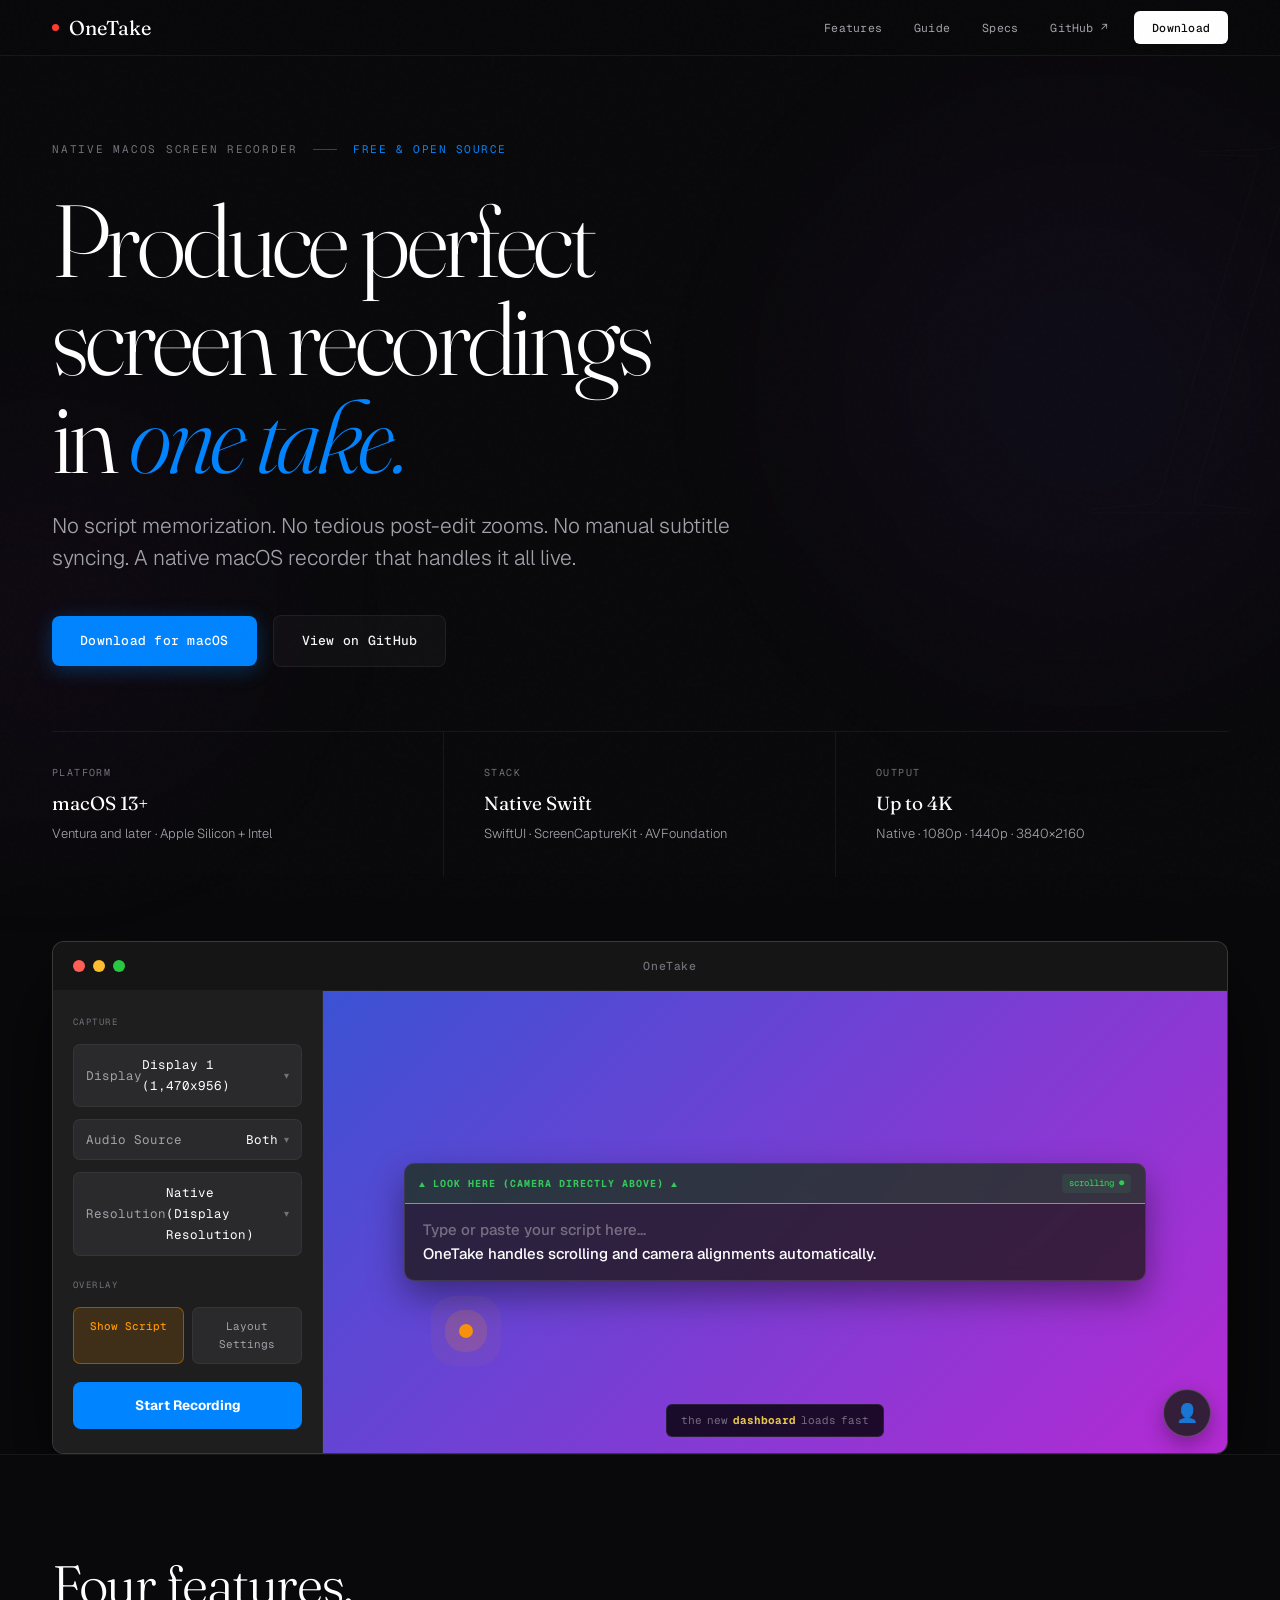
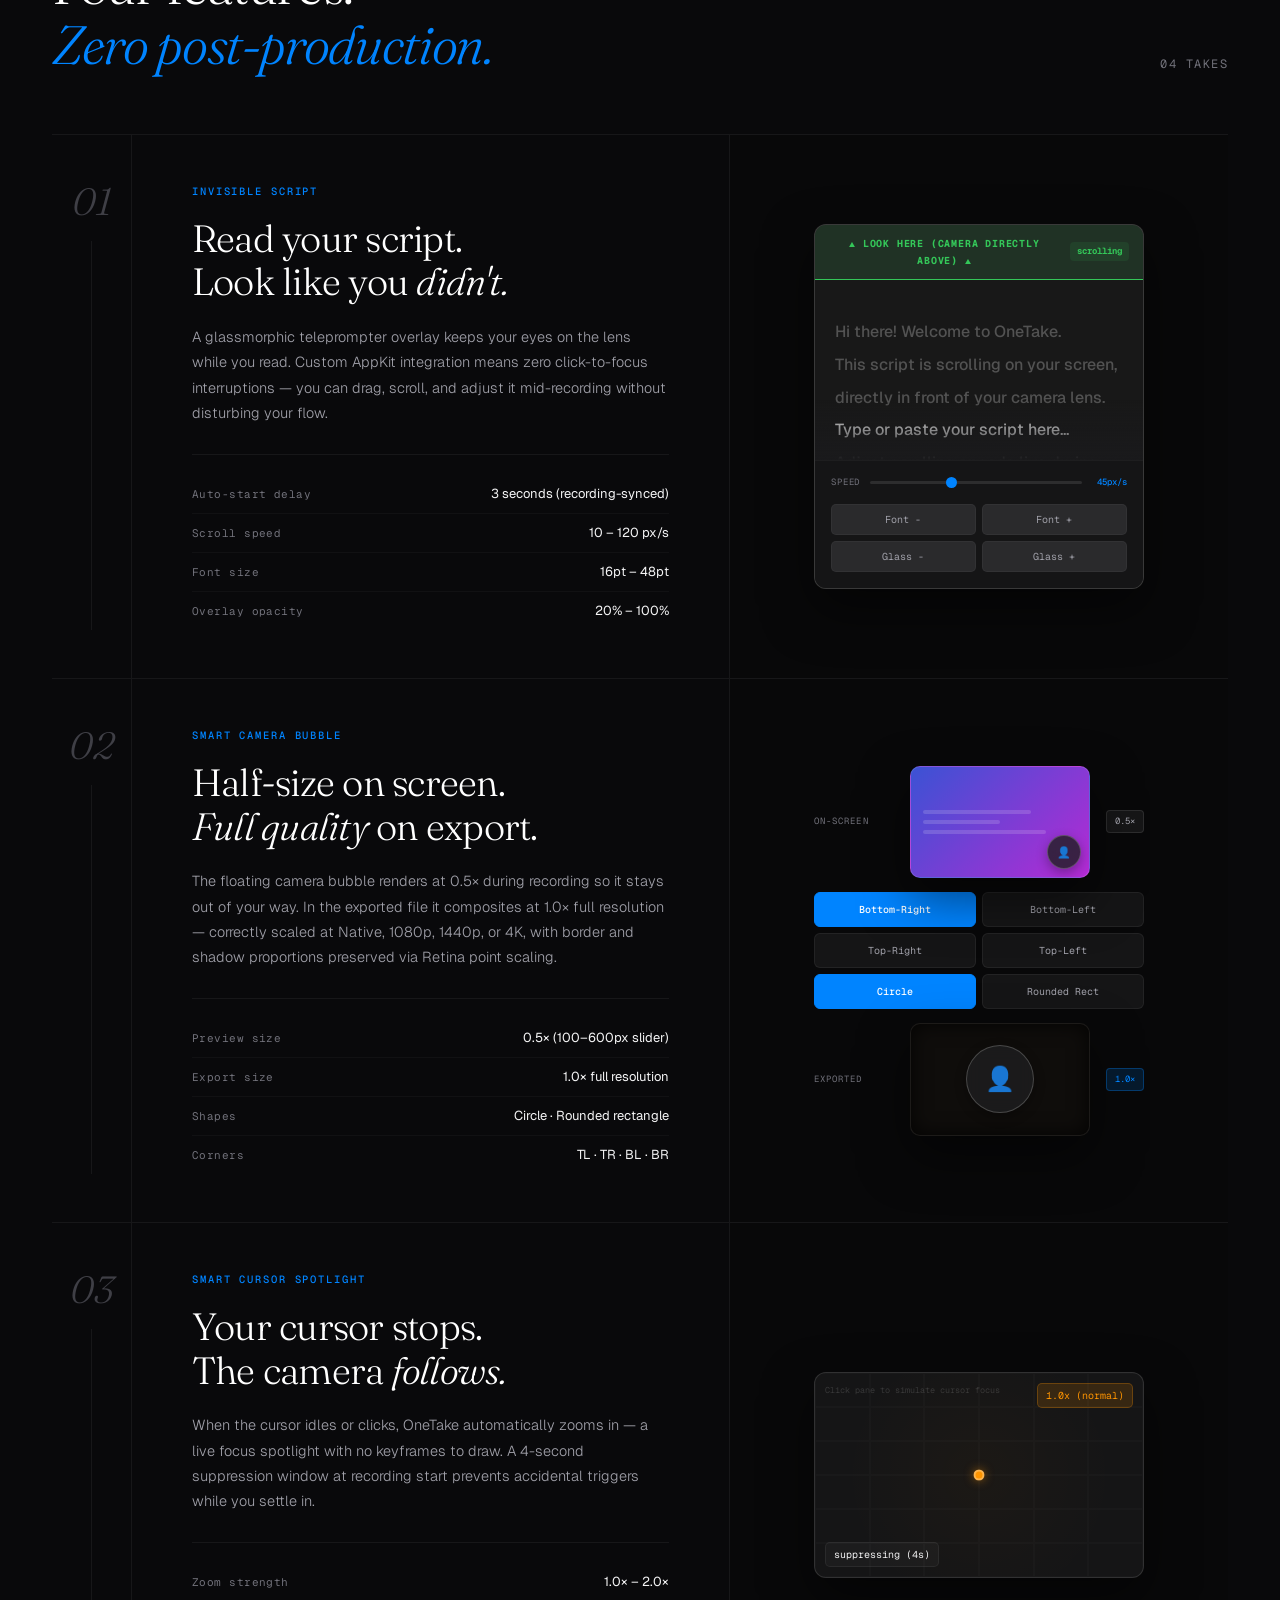
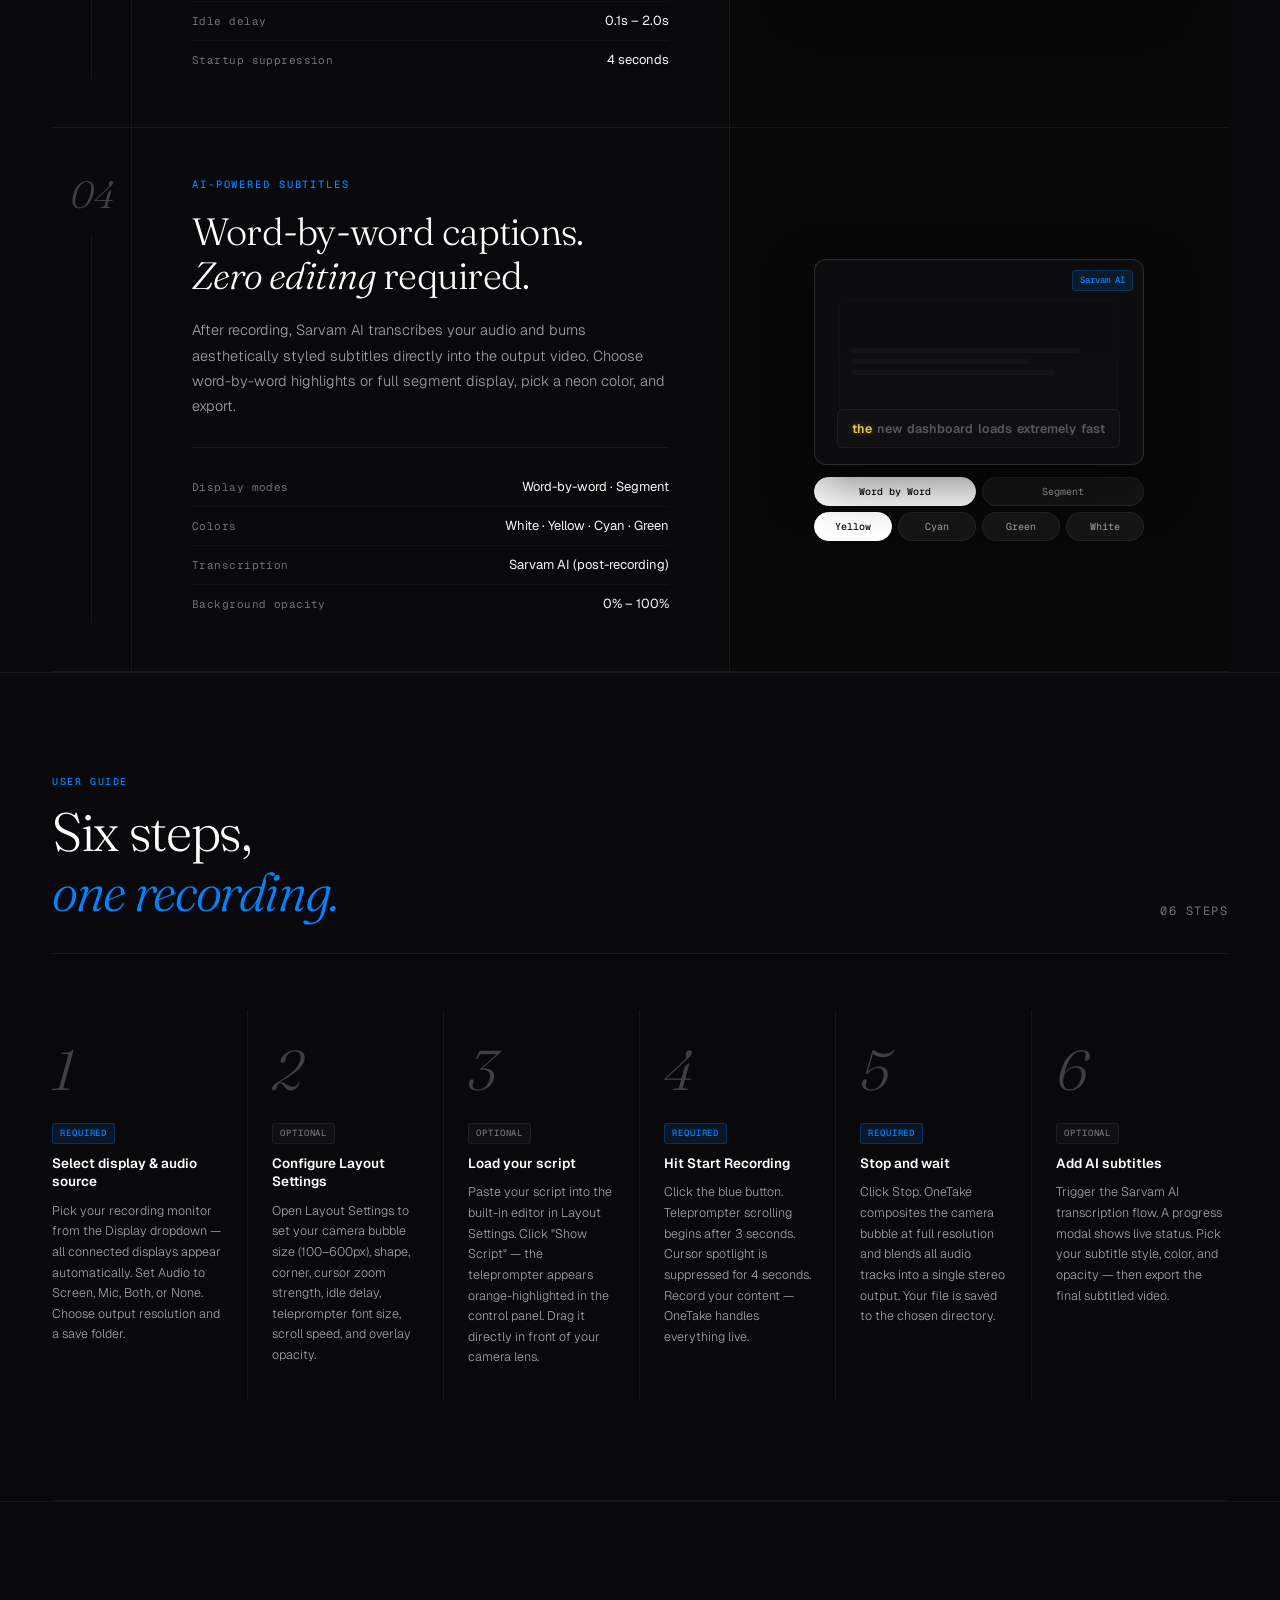
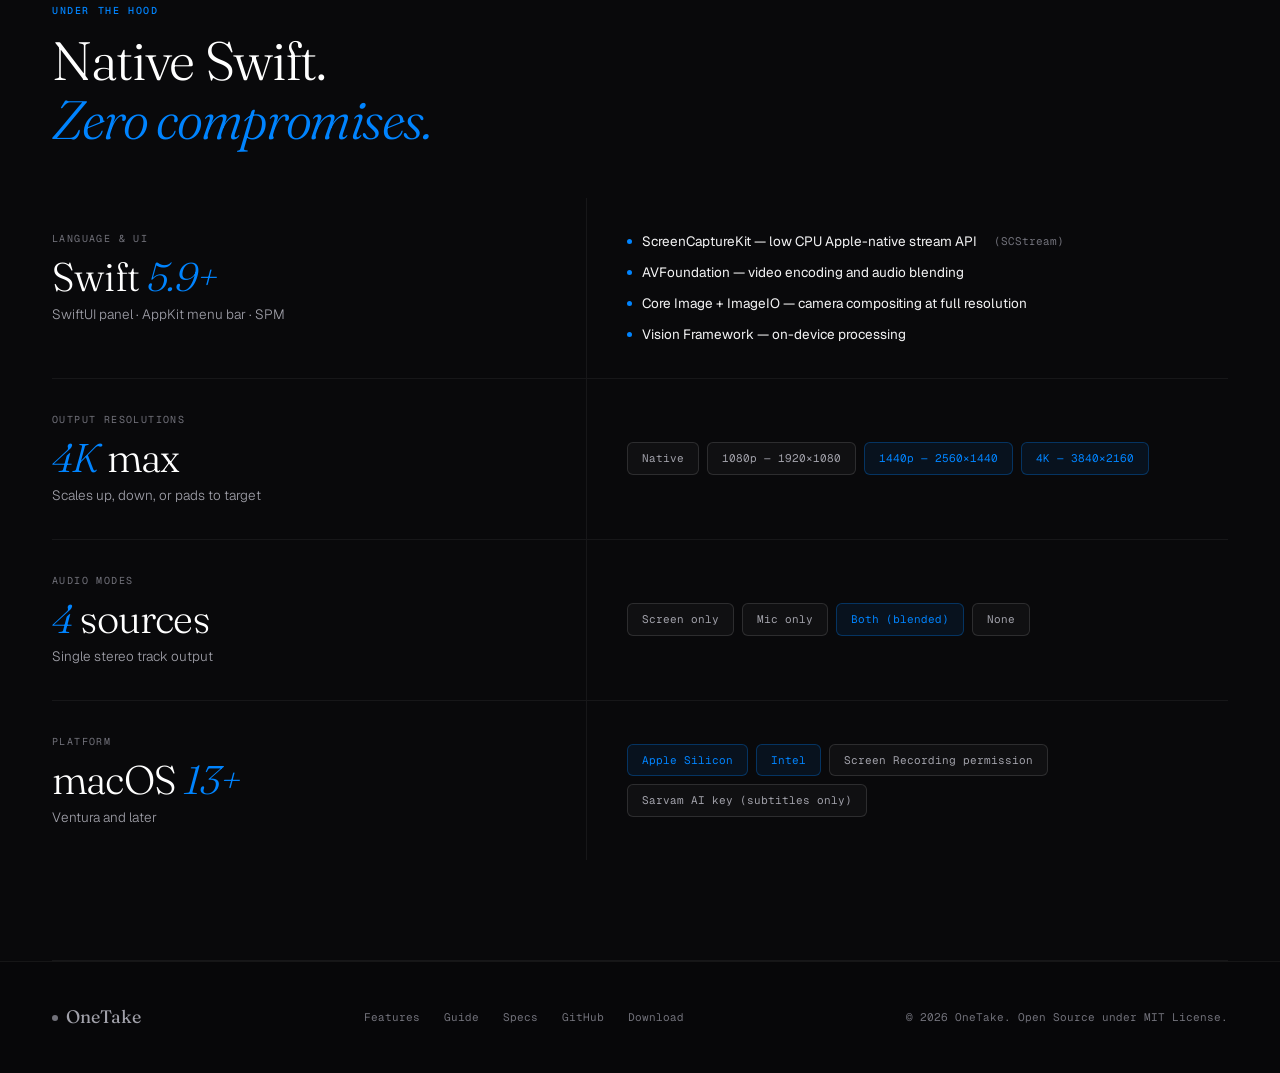
==== index.html @ 36583777 "Initialize OneTake product website with premium macOS Dark Mode design" ====
<!DOCTYPE html>
<html lang="en">
<head>
  <meta charset="UTF-8">
  <meta name="viewport" content="width=device-width, initial-scale=1.0">
  <title>OneTake — Native macOS Screen Recorder</title>
  
  <!-- SEO Meta Tags -->
  <meta name="description" content="OneTake is a native macOS screen recorder that helps you produce perfect app tutorials and product demos in one take with an invisible teleprompter, smart camera scaling, and AI subtitles.">
  <meta name="keywords" content="OneTake, macOS screen recorder, screen recording app, teleprompter screen capture, Mac app tutorial recorder, Swift screen recorder">
  <meta name="author" content="Sambhav Sirohi">
  <link rel="canonical" href="https://SambhavSirohi05.github.io/OneTakeWebsite/" />

  <!-- Google Fonts -->
  <link href="https://fonts.googleapis.com/css2?family=Fraunces:ital,opsz,wght@0,9..144,300;0,9..144,400;0,9..144,500;1,9..144,300;1,9..144,400&family=Geist:wght@300;400;500&family=Geist+Mono:wght@400;500&display=swap" rel="stylesheet">
  
  <!-- Shared Stylesheet -->
  <link rel="stylesheet" href="style.css">
</head>
<body>

  <!-- Background Ambient Glows -->
  <div class="glow-bg" aria-hidden="true"></div>
  <div class="glow-bg-left" aria-hidden="true"></div>

  <!-- NAV -->
  <nav>
    <a class="nav-logo" href="#">
      <span class="rec-pip" id="navRecPip"></span>
      OneTake
    </a>
    <div class="nav-right">
      <a class="nav-a" href="#features">Features</a>
      <a class="nav-a" href="#guide">Guide</a>
      <a class="nav-a" href="#specs">Specs</a>
      <a class="nav-a" href="https://github.com/SambhavSirohi05/OneTake" target="_blank" rel="noopener">GitHub ↗</a>
      <a class="nav-dl" href="download.html">Download</a>
    </div>
  </nav>

  <!-- HERO -->
  <section class="hero" id="home">
    <div class="hero-bg-num" aria-hidden="true">1</div>

    <div class="hero-eyebrow">
      <span class="take-num">Native macOS Screen Recorder</span>
      <span class="take-sep"></span>
      <span class="take-label">Free &amp; Open Source</span>
    </div>

    <h1 class="hero-headline">
      Produce perfect<br>
      screen recordings<br>
      in <em>one take.</em>
    </h1>

    <p class="hero-subheadline">
      No script memorization. No tedious post-edit zooms. No manual subtitle syncing. A native macOS recorder that handles it all live.
    </p>

    <div class="hero-ctas">
      <a href="download.html" class="hero-btn primary">Download for macOS</a>
      <a href="https://github.com/SambhavSirohi05/OneTake" target="_blank" rel="noopener" class="hero-btn secondary">View on GitHub</a>
    </div>

    <div class="hero-lower">
      <div class="hero-lower-cell">
        <div class="hlc-label">Platform</div>
        <div class="hlc-val">macOS 13+</div>
        <div class="hlc-sub">Ventura and later · Apple Silicon + Intel</div>
      </div>
      <div class="hero-lower-cell">
        <div class="hlc-label">Stack</div>
        <div class="hlc-val">Native Swift</div>
        <div class="hlc-sub">SwiftUI · ScreenCaptureKit · AVFoundation</div>
      </div>
      <div class="hero-lower-cell">
        <div class="hlc-label">Output</div>
        <div class="hlc-val">Up to 4K</div>
        <div class="hlc-sub">Native · 1080p · 1440p · 3840×2160</div>
      </div>
    </div>

    <!-- Interactive App Window Mockup matching actual screenshots -->
    <div class="hero-app-strip">
      <div class="app-window">
        <div class="app-titlebar">
          <div class="tdot" style="background:#ff5f57"></div>
          <div class="tdot" style="background:#febc2e"></div>
          <div class="tdot" style="background:#28c840"></div>
          <span class="app-titlebar-label">OneTake</span>
        </div>
        <div class="app-content">
          <!-- Control Panel -->
          <div class="app-panel">
            <div class="ap-group-label">Capture</div>
            <div class="ap-row">
              <span class="ap-row-label">Display</span>
              <span class="ap-row-val">Display 1 (1,470x956) <span class="ap-chevron">▾</span></span>
            </div>
            <div class="ap-row">
              <span class="ap-row-label">Audio Source</span>
              <span class="ap-row-val">Both <span class="ap-chevron">▾</span></span>
            </div>
            <div class="ap-row">
              <span class="ap-row-label">Resolution</span>
              <span class="ap-row-val">Native (Display Resolution) <span class="ap-chevron">▾</span></span>
            </div>
            <div class="ap-group-label">Overlay</div>
            <div class="ap-btn-group">
              <div class="ap-btn script-on">Show Script</div>
              <div class="ap-btn">Layout Settings</div>
            </div>
            <div class="ap-rec">
              Start Recording
            </div>
          </div>
          
          <!-- Screen Preview Overlay with custom Canvas Gradient -->
          <div class="app-preview">
            <div class="preview-tele">
              <div class="preview-tele-bar">
                <span class="ptb-title">▲ LOOK HERE (CAMERA DIRECTLY ABOVE) ▲</span>
                <span class="ptb-active">scrolling ●</span>
              </div>
              <div class="preview-tele-text">
                <div class="pt-dim">Type or paste your script here...</div>
                <div class="pt-bright">OneTake handles scrolling and camera alignments automatically.</div>
              </div>
            </div>
            <div class="preview-cursor"></div>
            <div class="preview-cam">👤</div>
            <div class="preview-sub">
              <span class="sub-w">the</span>
              <span class="sub-w">new</span>
              <span class="sub-w on">dashboard</span>
              <span class="sub-w">loads</span>
              <span class="sub-w">fast</span>
            </div>
          </div>
        </div>
      </div>
    </div>
  </section>

  <!-- FEATURES -->
  <div class="ruled-section" id="features">

    <div class="takes-header">
      <h2 class="takes-heading">Four features.<br><em>Zero post-production.</em></h2>
      <span class="takes-count">04 TAKES</span>
    </div>

    <!-- TAKE 01: Teleprompter -->
    <div class="take" id="take-teleprompter">
      <div class="take-index">
        <span class="take-n">01</span>
        <div class="take-line"></div>
      </div>
      <div class="take-copy">
        <div class="take-kicker">Invisible Script</div>
        <h3 class="take-title">Read your script.<br>Look like you <em>didn't.</em></h3>
        <p class="take-desc">A glassmorphic teleprompter overlay keeps your eyes on the lens while you read. Custom AppKit integration means zero click-to-focus interruptions — you can drag, scroll, and adjust it mid-recording without disturbing your flow.</p>
        
        <div class="take-specs">
          <div class="ts-row">
            <span class="ts-key">Auto-start delay</span>
            <span class="ts-val">3 seconds (recording-synced)</span>
          </div>
          <div class="ts-row">
            <span class="ts-key">Scroll speed</span>
            <span class="ts-val">10 – 120 px/s</span>
          </div>
          <div class="ts-row">
            <span class="ts-key">Font size</span>
            <span class="ts-val">16pt – 48pt</span>
          </div>
          <div class="ts-row">
            <span class="ts-key">Overlay opacity</span>
            <span class="ts-val">20% – 100%</span>
          </div>
        </div>
      </div>
      
      <!-- Interactive Teleprompter visual matching Screen 4 -->
      <div class="take-vis">
        <div class="v-tele">
          <div class="v-tele-win">
            <!-- Teleprompter Green Header from screenshot -->
            <div class="v-tele-bar" style="background:var(--accent-green-pale); border-bottom:1px solid var(--accent-green);">
              <span class="v-tele-title" style="color:var(--accent-green); font-weight:bold;">▲ LOOK HERE (CAMERA DIRECTLY ABOVE) ▲</span>
              <span class="v-tele-scroll-badge" id="teleScrollBadge" style="color:var(--accent-green); background:rgba(52, 199, 89, 0.1);">scrolling</span>
            </div>
            
            <div class="v-tele-body">
              <div class="v-tele-scroll-container" id="teleScrollContainer">
                <div class="v-tele-line vtl-dim">Hi there! Welcome to OneTake.</div>
                <div class="v-tele-line vtl-dim">This script is scrolling on your screen,</div>
                <div class="v-tele-line vtl-dim">directly in front of your camera lens.</div>
                <div class="v-tele-line vtl-active">Type or paste your script here...</div>
                <div class="v-tele-line vtl-active">Adjust scrolling speeds live during capture.</div>
                <div class="v-tele-line vtl-dim">You can scroll, drag, and modify text</div>
                <div class="v-tele-line vtl-dim">without taking focus off the video capture.</div>
                <div class="v-tele-line vtl-dim">Perfect eye contact, every single time.</div>
              </div>
              <div class="v-tele-fade"></div>
            </div>
            
            <!-- Controls area matching teleprompter bottom controls -->
            <div class="v-tele-controls">
              <div class="vtc-row">
                <span class="vtc-label">SPEED</span>
                <div class="vtc-track vtc-slider-container">
                  <input type="range" id="teleSpeedSlider" class="vtc-slider" min="0" max="120" value="45">
                </div>
                <span class="vtc-val" id="teleSpeedVal">45px/s</span>
              </div>
            </div>
            
            <div class="v-tele-options-grid">
              <div class="v-tele-opt-btn" id="teleOptFontMinus">Font -</div>
              <div class="v-tele-opt-btn" id="teleOptFontPlus">Font +</div>
              <div class="v-tele-opt-btn" id="teleOptOpacityMinus">Glass -</div>
              <div class="v-tele-opt-btn" id="teleOptOpacityPlus">Glass +</div>
            </div>
          </div>
        </div>
      </div>
    </div>

    <!-- TAKE 02: Camera -->
    <div class="take" id="take-camera">
      <div class="take-index">
        <span class="take-n">02</span>
        <div class="take-line"></div>
      </div>
      <div class="take-copy">
        <div class="take-kicker">Smart Camera Bubble</div>
        <h3 class="take-title">Half-size on screen.<br><em>Full quality</em> on export.</h3>
        <p class="take-desc">The floating camera bubble renders at 0.5× during recording so it stays out of your way. In the exported file it composites at 1.0× full resolution — correctly scaled at Native, 1080p, 1440p, or 4K, with border and shadow proportions preserved via Retina point scaling.</p>
        <div class="take-specs">
          <div class="ts-row">
            <span class="ts-key">Preview size</span>
            <span class="ts-val">0.5× (100–600px slider)</span>
          </div>
          <div class="ts-row">
            <span class="ts-key">Export size</span>
            <span class="ts-val">1.0× full resolution</span>
          </div>
          <div class="ts-row">
            <span class="ts-key">Shapes</span>
            <span class="ts-val">Circle · Rounded rectangle</span>
          </div>
          <div class="ts-row">
            <span class="ts-key">Corners</span>
            <span class="ts-val">TL · TR · BL · BR</span>
          </div>
        </div>
      </div>
      
      <!-- Interactive Camera visual matching settings Screen 5 -->
      <div class="take-vis">
        <div class="v-cam">
          <div class="v-cam-row">
            <span class="v-cam-label">On-screen</span>
            <div class="v-cam-preview">
              <div class="v-cam-screen-lines">
                <div class="vcsl" style="width:70%"></div>
                <div class="vcsl" style="width:50%"></div>
                <div class="vcsl" style="width:80%"></div>
              </div>
              <div class="v-bubble sm bottom-right" id="demoCamBubble">👤</div>
            </div>
            <span class="v-badge vb-screen">0.5×</span>
          </div>
          
          <div class="v-cam-controls">
            <div class="v-cam-btn active" data-cam-pos="bottom-right">Bottom-Right</div>
            <div class="v-cam-btn" data-cam-pos="bottom-left">Bottom-Left</div>
            <div class="v-cam-btn" data-cam-pos="top-right">Top-Right</div>
            <div class="v-cam-btn" data-cam-pos="top-left">Top-Left</div>
            <div class="v-cam-btn active" data-cam-shape="circle">Circle</div>
            <div class="v-cam-btn" data-cam-shape="rect">Rounded Rect</div>
          </div>
          
          <div class="v-cam-row">
            <span class="v-cam-label">Exported</span>
            <div class="v-cam-export">
              <div class="v-bubble lg">👤</div>
            </div>
            <span class="v-badge vb-export">1.0×</span>
          </div>
        </div>
      </div>
    </div>

    <!-- TAKE 03: Cursor -->
    <div class="take" id="take-cursor">
      <div class="take-index">
        <span class="take-n">03</span>
        <div class="take-line"></div>
      </div>
      <div class="take-copy">
        <div class="take-kicker">Smart Cursor Spotlight</div>
        <h3 class="take-title">Your cursor stops.<br>The camera <em>follows.</em></h3>
        <p class="take-desc">When the cursor idles or clicks, OneTake automatically zooms in — a live focus spotlight with no keyframes to draw. A 4-second suppression window at recording start prevents accidental triggers while you settle in.</p>
        <div class="take-specs">
          <div class="ts-row">
            <span class="ts-key">Zoom strength</span>
            <span class="ts-val">1.0× – 2.0×</span>
          </div>
          <div class="ts-row">
            <span class="ts-key">Idle delay</span>
            <span class="ts-val">0.1s – 2.0s</span>
          </div>
          <div class="ts-row">
            <span class="ts-key">Startup suppression</span>
            <span class="ts-val">4 seconds</span>
          </div>
        </div>
      </div>
      
      <!-- Interactive Cursor visual -->
      <div class="take-vis">
        <div class="v-cursor">
          <div class="v-cursor-screen" id="cursorScreen">
            <div class="v-cursor-pane" id="cursorPane">
              <div class="v-cursor-gridlines">
                <div class="vcgl-cell"></div><div class="vcgl-cell"></div><div class="vcgl-cell"></div><div class="vcgl-cell"></div><div class="vcgl-cell"></div><div class="vcgl-cell"></div>
                <div class="vcgl-cell"></div><div class="vcgl-cell"></div><div class="vcgl-cell"></div><div class="vcgl-cell"></div><div class="vcgl-cell"></div><div class="vcgl-cell"></div>
                <div class="vcgl-cell"></div><div class="vcgl-cell"></div><div class="vcgl-cell"></div><div class="vcgl-cell"></div><div class="vcgl-cell"></div><div class="vcgl-cell"></div>
                <div class="vcgl-cell"></div><div class="vcgl-cell"></div><div class="vcgl-cell"></div><div class="vcgl-cell"></div><div class="vcgl-cell"></div><div class="vcgl-cell"></div>
                <div class="vcgl-cell"></div><div class="vcgl-cell"></div><div class="vcgl-cell"></div><div class="vcgl-cell"></div><div class="vcgl-cell"></div><div class="vcgl-cell"></div>
                <div class="vcgl-cell"></div><div class="vcgl-cell"></div><div class="vcgl-cell"></div><div class="vcgl-cell"></div><div class="vcgl-cell"></div><div class="vcgl-cell"></div>
              </div>
            </div>
            
            <div class="vc-rings" id="cursorRings">
              <!-- Animated rings spawn dynamically -->
            </div>
            <div class="vc-dot" id="cursorDot"></div>
            
            <span class="vc-badge-top" id="cursorBadgeZoom">1.0x (normal)</span>
            <span class="vc-badge-btm" id="cursorBadgeState">idle 0.5s</span>
          </div>
        </div>
      </div>
    </div>

    <!-- TAKE 04: Subtitles -->
    <div class="take" id="take-subtitles">
      <div class="take-index">
        <span class="take-n">04</span>
        <div class="take-line"></div>
      </div>
      <div class="take-copy">
        <div class="take-kicker">AI-Powered Subtitles</div>
        <h3 class="take-title">Word-by-word captions.<br><em>Zero editing</em> required.</h3>
        <p class="take-desc">After recording, Sarvam AI transcribes your audio and burns aesthetically styled subtitles directly into the output video. Choose word-by-word highlights or full segment display, pick a neon color, and export.</p>
        <div class="take-specs">
          <div class="ts-row">
            <span class="ts-key">Display modes</span>
            <span class="ts-val">Word-by-word · Segment</span>
          </div>
          <div class="ts-row">
            <span class="ts-key">Colors</span>
            <span class="ts-val">White · Yellow · Cyan · Green</span>
          </div>
          <div class="ts-row">
            <span class="ts-key">Transcription</span>
            <span class="ts-val">Sarvam AI (post-recording)</span>
          </div>
          <div class="ts-row">
            <span class="ts-key">Background opacity</span>
            <span class="ts-val">0% – 100%</span>
          </div>
        </div>
      </div>
      
      <!-- Interactive Subtitle visual matching Screen 5 -->
      <div class="take-vis">
        <div class="v-subs">
          <div class="v-sub-screen">
            <div class="v-sub-screen-background">
              <div class="v-sub-content-mock">
                <div class="v-sub-content-line" style="width: 90%;"></div>
                <div class="v-sub-content-line" style="width: 70%;"></div>
                <div class="v-sub-content-line" style="width: 80%;"></div>
              </div>
            </div>
            <span class="v-sub-badge">Sarvam AI</span>
            <div class="v-sub-bar" id="subPreviewBar">
              <span class="sw">the</span>
              <span class="sw">new</span>
              <span class="sw">dashboard</span>
              <span class="sw">loads</span>
              <span class="sw">extremely</span>
              <span class="sw">fast</span>
            </div>
          </div>
          <div class="v-sub-styles">
            <div class="v-sub-style-group">
              <div class="vss-pill active" data-sub-mode="word">Word by Word</div>
              <div class="vss-pill" data-sub-mode="segment">Segment</div>
            </div>
            <div class="v-sub-style-group">
              <div class="vss-pill active" data-sub-color="yellow">Yellow</div>
              <div class="vss-pill" data-sub-color="cyan">Cyan</div>
              <div class="vss-pill" data-sub-color="green">Green</div>
              <div class="vss-pill" data-sub-color="white">White</div>
            </div>
          </div>
        </div>
      </div>
    </div>

  </div>

  <!-- USER GUIDE -->
  <div class="ruled-section" id="guide">
    <div class="guide-section">
      <div class="guide-header-row">
        <div>
          <span style="font-family:var(--ff-mono);font-size:10px;letter-spacing:.16em;text-transform:uppercase;color:var(--accent-blue);display:block;margin-bottom:12px;font-weight:500;">User Guide</span>
          <h2 class="takes-heading">Six steps,<br><em>one recording.</em></h2>
        </div>
        <span class="takes-count">06 STEPS</span>
      </div>

      <div class="guide-step-grid">
        <div class="gs-col">
          <div class="gs-num">1</div>
          <div class="gs-tag gst-req">Required</div>
          <div class="gs-title">Select display &amp; audio source</div>
          <div class="gs-desc">Pick your recording monitor from the Display dropdown — all connected displays appear automatically. Set Audio to Screen, Mic, Both, or None. Choose output resolution and a save folder.</div>
        </div>
        <div class="gs-col">
          <div class="gs-num">2</div>
          <div class="gs-tag gst-opt">Optional</div>
          <div class="gs-title">Configure Layout Settings</div>
          <div class="gs-desc">Open Layout Settings to set your camera bubble size (100–600px), shape, corner, cursor zoom strength, idle delay, teleprompter font size, scroll speed, and overlay opacity.</div>
        </div>
        <div class="gs-col">
          <div class="gs-num">3</div>
          <div class="gs-tag gst-opt">Optional</div>
          <div class="gs-title">Load your script</div>
          <div class="gs-desc">Paste your script into the built-in editor in Layout Settings. Click "Show Script" — the teleprompter appears orange-highlighted in the control panel. Drag it directly in front of your camera lens.</div>
        </div>
        <div class="gs-col">
          <div class="gs-num">4</div>
          <div class="gs-tag gst-req">Required</div>
          <div class="gs-title">Hit Start Recording</div>
          <div class="gs-desc">Click the blue button. Teleprompter scrolling begins after 3 seconds. Cursor spotlight is suppressed for 4 seconds. Record your content — OneTake handles everything live.</div>
        </div>
        <div class="gs-col">
          <div class="gs-num">5</div>
          <div class="gs-tag gst-req">Required</div>
          <div class="gs-title">Stop and wait</div>
          <div class="gs-desc">Click Stop. OneTake composites the camera bubble at full resolution and blends all audio tracks into a single stereo output. Your file is saved to the chosen directory.</div>
        </div>
        <div class="gs-col">
          <div class="gs-num">6</div>
          <div class="gs-tag gst-opt">Optional</div>
          <div class="gs-title">Add AI subtitles</div>
          <div class="gs-desc">Trigger the Sarvam AI transcription flow. A progress modal shows live status. Pick your subtitle style, color, and opacity — then export the final subtitled video.</div>
        </div>
      </div>
    </div>
  </div>

  <!-- SPECS -->
  <div class="ruled-section" id="specs">
    <div class="specs-section">
      <div style="margin-bottom:48px;">
        <span style="font-family:var(--ff-mono);font-size:10px;letter-spacing:.16em;text-transform:uppercase;color:var(--accent-blue);display:block;margin-bottom:12px;font-weight:500;">Under the Hood</span>
        <h2 class="takes-heading" style="max-width:600px;">Native Swift.<br><em>Zero compromises.</em></h2>
      </div>

      <div class="specs-row">
        <div class="spec-left">
          <div class="spec-head">Language &amp; UI</div>
          <div class="spec-display">Swift <em>5.9+</em></div>
          <div class="spec-note">SwiftUI panel · AppKit menu bar · SPM</div>
        </div>
        <div class="spec-right">
          <div class="fw-list">
            <div class="fw-item"><div class="fw-dot"></div>ScreenCaptureKit — low CPU Apple-native stream API<span class="fw-mono">&nbsp;(SCStream)</span></div>
            <div class="fw-item"><div class="fw-dot"></div>AVFoundation — video encoding and audio blending</div>
            <div class="fw-item"><div class="fw-dot"></div>Core Image + ImageIO — camera compositing at full resolution</div>
            <div class="fw-item"><div class="fw-dot"></div>Vision Framework — on-device processing</div>
          </div>
        </div>
      </div>

      <div class="specs-row">
        <div class="spec-left">
          <div class="spec-head">Output Resolutions</div>
          <div class="spec-display"><em>4K</em> max</div>
          <div class="spec-note">Scales up, down, or pads to target</div>
        </div>
        <div class="spec-right">
          <div class="chip-row">
            <span class="chip">Native</span>
            <span class="chip">1080p — 1920×1080</span>
            <span class="chip hi">1440p — 2560×1440</span>
            <span class="chip hi">4K — 3840×2160</span>
          </div>
        </div>
      </div>

      <div class="specs-row">
        <div class="spec-left">
          <div class="spec-head">Audio Modes</div>
          <div class="spec-display"><em>4</em> sources</div>
          <div class="spec-note">Single stereo track output</div>
        </div>
        <div class="spec-right">
          <div class="chip-row">
            <span class="chip">Screen only</span>
            <span class="chip">Mic only</span>
            <span class="chip hi">Both (blended)</span>
            <span class="chip">None</span>
          </div>
        </div>
      </div>

      <div class="specs-row">
        <div class="spec-left">
          <div class="spec-head">Platform</div>
          <div class="spec-display">macOS <em>13+</em></div>
          <div class="spec-note">Ventura and later</div>
        </div>
        <div class="spec-right">
          <div class="chip-row">
            <span class="chip hi">Apple Silicon</span>
            <span class="chip hi">Intel</span>
            <span class="chip">Screen Recording permission</span>
            <span class="chip">Sarvam AI key (subtitles only)</span>
          </div>
        </div>
      </div>
    </div>
  </div>

  <!-- FOOTER -->
  <footer>
    <a class="ft-logo" href="#">
      <span style="width:6px;height:6px;background:var(--ink-muted);border-radius:50%;display:inline-block;"></span>
      OneTake
    </a>
    <div class="ft-links">
      <a class="ft-link" href="#features">Features</a>
      <a class="ft-link" href="#guide">Guide</a>
      <a class="ft-link" href="#specs">Specs</a>
      <a class="ft-link" href="https://github.com/SambhavSirohi05/OneTake" target="_blank" rel="noopener">GitHub</a>
      <a class="ft-link" href="download.html">Download</a>
    </div>
    <div class="ft-copy">
      © 2026 OneTake. Open Source under MIT License.
    </div>
  </footer>

  <!-- Scripts -->
  <script src="main.js"></script>
</body>
</html>
---- style.css ----
*, *::before, *::after { margin: 0; padding: 0; box-sizing: border-box; }
html { scroll-behavior: smooth; }

:root {
  /* Premium macOS Dark Mode Theme */
  --bg-obsidian: #09090b;
  --bg-space-gray: #121214;
  --bg-panel: #1e1e1e;         /* Native macOS settings window background */
  --bg-panel-dark: #151516;    /* Darker slate for titlebar and inputs */
  --bg-input: #2a2a2c;         /* Input/Dropdown backgrounds */
  
  --ink-pure: #ffffff;
  --ink-primary: #f4f4f5;
  --ink-secondary: #a1a1aa;
  --ink-muted: #71717a;
  --ink-dim: #3f3f46;
  
  /* Accent Colors */
  --accent-blue: #0084ff;
  --accent-blue-hover: #1f94ff;
  --accent-green: #34c759;
  --accent-green-pale: rgba(52, 199, 89, 0.12);
  --accent-orange: #ff9500;
  --accent-orange-pale: rgba(255, 149, 0, 0.15);
  
  /* Canvas Preview Gradient (from app screenshots) */
  --canvas-gradient: linear-gradient(135deg, #3b52d4, #b52ad4);
  
  /* Glassmorphism & Borders */
  --border-glass: rgba(255, 255, 255, 0.06);
  --border-glass-strong: rgba(255, 255, 255, 0.12);
  --bg-glass-card: rgba(255, 255, 255, 0.02);
  --shadow-premium: 0 20px 50px rgba(0, 0, 0, 0.5);
  
  --ff-display: 'Fraunces', Georgia, serif;
  --ff-body: 'Geist', sans-serif;
  --ff-mono: 'Geist Mono', monospace;

  /* Subtitle highlights */
  --sub-white: #ffffff;
  --sub-yellow: #e8c84a;
  --sub-cyan: #06b6d4;
  --sub-green: #10b981;
}

body {
  font-family: var(--ff-body);
  background: var(--bg-obsidian);
  color: var(--ink-primary);
  font-size: 15px;
  line-height: 1.7;
  -webkit-font-smoothing: antialiased;
  cursor: default;
  overflow-x: hidden;
}

/* Subtle glow overlays behind key areas */
.glow-bg {
  position: absolute;
  width: 600px;
  height: 600px;
  background: radial-gradient(circle, rgba(59, 82, 212, 0.08) 0%, rgba(181, 42, 212, 0.04) 50%, rgba(0,0,0,0) 100%);
  top: 10%;
  right: -100px;
  border-radius: 50%;
  pointer-events: none;
  filter: blur(80px);
  z-index: 0;
}

.glow-bg-left {
  position: absolute;
  width: 500px;
  height: 500px;
  background: radial-gradient(circle, rgba(181, 42, 212, 0.06) 0%, rgba(0,0,0,0) 80%);
  top: 40%;
  left: -200px;
  border-radius: 50%;
  pointer-events: none;
  filter: blur(80px);
  z-index: 0;
}

/* Grain overlay */
body::after {
  content: '';
  position: fixed;
  inset: 0;
  background-image: url("data:image/svg+xml,%3Csvg viewBox='0 0 256 256' xmlns='http://www.w3.org/2000/svg'%3E%3Cfilter id='noise'%3E%3CfeTurbulence type='fractalNoise' baseFrequency='0.9' numOctaves='4' stitchTiles='stitch'/%3E%3C/filter%3E%3Crect width='100%25' height='100%25' filter='url(%23noise)' opacity='0.02'/%3E%3C/svg%3E");
  pointer-events: none;
  z-index: 9999;
  opacity: 0.7;
}

/* ── NAV ── */
nav {
  position: fixed;
  top: 0; left: 0; right: 0;
  z-index: 200;
  display: flex;
  align-items: center;
  justify-content: space-between;
  padding: 0 52px;
  height: 56px;
  background: rgba(9, 9, 11, 0.8);
  backdrop-filter: blur(18px);
  border-bottom: 1px solid var(--border-glass);
}

.nav-logo {
  font-family: var(--ff-display);
  font-size: 20px;
  font-weight: 400;
  color: var(--ink-pure);
  text-decoration: none;
  display: flex;
  align-items: center;
  gap: 10px;
  letter-spacing: -0.01em;
}

.rec-pip {
  width: 7px; height: 7px;
  border-radius: 50%;
  background: #ff3b30;
  animation: recblink 2.2s ease-in-out infinite;
  flex-shrink: 0;
}

@keyframes recblink {
  0%,100% { opacity:1; }
  48%,52% { opacity:0.25; }
}

.nav-right {
  display: flex;
  align-items: center;
  gap: 4px;
}

.nav-a {
  font-family: var(--ff-mono);
  font-size: 11.5px;
  color: var(--ink-secondary);
  text-decoration: none;
  padding: 6px 14px;
  border-radius: 6px;
  transition: all 0.15s;
  letter-spacing: 0.02em;
}
.nav-a:hover, .nav-a.active {
  color: var(--ink-pure);
  background: rgba(255, 255, 255, 0.04);
}

.nav-dl {
  font-family: var(--ff-mono);
  font-size: 11.5px;
  background: var(--ink-pure);
  color: var(--bg-obsidian);
  text-decoration: none;
  padding: 7px 18px;
  border-radius: 6px;
  letter-spacing: 0.02em;
  font-weight: 500;
  transition: all 0.15s;
  margin-left: 8px;
}
.nav-dl:hover {
  background: rgba(255, 255, 255, 0.9);
}
.nav-dl.active {
  background: var(--accent-blue);
  color: #ffffff;
}

/* ── HERO ── */
.hero {
  min-height: 100vh;
  padding: 140px 52px 0;
  position: relative;
  overflow: hidden;
  display: flex;
  flex-direction: column;
}

.hero-eyebrow {
  display: flex;
  align-items: center;
  gap: 16px;
  margin-bottom: 32px;
  animation: rise 0.7s cubic-bezier(0.16, 1, 0.3, 1) both;
}

.take-num {
  font-family: var(--ff-mono);
  font-size: 11px;
  letter-spacing: 0.16em;
  color: var(--ink-muted);
  text-transform: uppercase;
}

.take-sep {
  width: 24px;
  height: 1px;
  background: var(--ink-dim);
}

.take-label {
  font-family: var(--ff-mono);
  font-size: 11px;
  color: var(--accent-blue);
  letter-spacing: 0.14em;
  text-transform: uppercase;
}

.hero-headline {
  font-family: var(--ff-display);
  font-size: clamp(52px, 8vw, 110px);
  font-weight: 300;
  line-height: 0.96;
  letter-spacing: -0.035em;
  color: var(--ink-pure);
  max-width: 1000px;
  margin-bottom: 24px;
  animation: rise 0.7s 0.06s cubic-bezier(0.16, 1, 0.3, 1) both;
}

.hero-headline em {
  font-style: italic;
  color: var(--accent-blue);
  font-weight: 300;
}

.hero-subheadline {
  font-size: clamp(16px, 1.8vw, 21px);
  font-weight: 300;
  line-height: 1.55;
  color: var(--ink-secondary);
  max-width: 720px;
  margin-bottom: 40px;
  animation: rise 0.7s 0.12s cubic-bezier(0.16, 1, 0.3, 1) both;
}

.hero-ctas {
  display: flex;
  align-items: center;
  gap: 16px;
  animation: rise 0.7s 0.18s cubic-bezier(0.16, 1, 0.3, 1) both;
}

.hero-btn {
  font-family: var(--ff-mono);
  font-size: 13px;
  text-decoration: none;
  padding: 14px 28px;
  border-radius: 8px;
  letter-spacing: 0.02em;
  transition: all 0.15s ease;
  font-weight: 500;
}
.hero-btn:hover {
  transform: translateY(-1px);
}
.hero-btn.primary {
  background: var(--accent-blue);
  color: #fff;
  box-shadow: 0 4px 20px rgba(0, 132, 255, 0.3);
}
.hero-btn.primary:hover {
  background: var(--accent-blue-hover);
  box-shadow: 0 6px 24px rgba(0, 132, 255, 0.4);
}
.hero-btn.secondary {
  background: rgba(255,255,255,0.03);
  color: var(--ink-primary);
  border: 1px solid var(--border-glass);
}
.hero-btn.secondary:hover {
  background: rgba(255,255,255,0.06);
  border-color: var(--border-glass-strong);
}

.hero-lower {
  display: grid;
  grid-template-columns: 1fr 1fr 1fr;
  gap: 0;
  border-top: 1px solid var(--border-glass);
  margin-top: 64px;
  animation: rise 0.7s 0.24s cubic-bezier(0.16, 1, 0.3, 1) both;
}

.hero-lower-cell {
  padding: 32px 0;
  border-right: 1px solid var(--border-glass);
  padding-right: 40px;
}
.hero-lower-cell:not(:first-child) { padding-left: 40px; }
.hero-lower-cell:last-child { border-right: none; }

.hlc-label {
  font-family: var(--ff-mono);
  font-size: 10px;
  color: var(--ink-muted);
  letter-spacing: 0.14em;
  text-transform: uppercase;
  margin-bottom: 6px;
}

.hlc-val {
  font-family: var(--ff-display);
  font-size: 19px;
  font-weight: 400;
  color: var(--ink-pure);
  margin-bottom: 4px;
}

.hlc-sub {
  font-size: 13px;
  color: var(--ink-secondary);
  font-weight: 300;
}

/* Big BG number */
.hero-bg-num {
  position: absolute;
  right: -20px;
  top: 50px;
  font-family: var(--ff-display);
  font-size: clamp(300px, 42vw, 580px);
  font-weight: 300;
  font-style: italic;
  color: transparent;
  -webkit-text-stroke: 1px rgba(255,255,255,0.02);
  line-height: 1;
  pointer-events: none;
  user-select: none;
  z-index: 0;
}

/* App window strip */
.hero-app-strip {
  position: relative;
  z-index: 1;
  margin-top: 64px;
  animation: rise 0.7s 0.3s cubic-bezier(0.16, 1, 0.3, 1) both;
}


/* ── 💻 NATIVE MACOS WINDOW STYLING ── */
.app-window {
  background: var(--bg-panel);
  border: 1px solid var(--border-glass-strong);
  border-radius: 12px;
  overflow: hidden;
  box-shadow: 0 40px 90px rgba(0,0,0,0.65);
}

.app-titlebar {
  display: flex;
  align-items: center;
  gap: 8px;
  padding: 14px 20px;
  border-bottom: 1px solid rgba(255,255,255,0.04);
  background: var(--bg-panel-dark);
}

.tdot { width: 12px; height: 12px; border-radius: 50%; }

.app-titlebar-label {
  flex: 1;
  text-align: center;
  font-family: var(--ff-mono);
  font-size: 11.5px;
  color: var(--ink-muted);
  letter-spacing: 0.05em;
  font-weight: 500;
}

.app-content {
  display: grid;
  grid-template-columns: 270px 1fr;
}

.app-panel {
  padding: 24px 20px;
  border-right: 1px solid rgba(255,255,255,0.04);
  display: flex;
  flex-direction: column;
  gap: 12px;
  background: var(--bg-panel);
}

.ap-group-label {
  font-family: var(--ff-mono);
  font-size: 9px;
  letter-spacing: 0.16em;
  text-transform: uppercase;
  color: var(--ink-muted);
  margin-bottom: 2px;
  margin-top: 10px;
}
.ap-group-label:first-child { margin-top: 0; }

.ap-row {
  display: flex;
  align-items: center;
  justify-content: space-between;
  background: var(--bg-input);
  border: 1px solid rgba(255,255,255,0.05);
  border-radius: 7px;
  padding: 9px 12px;
}

.ap-row-label {
  font-size: 12.5px;
  color: var(--ink-secondary);
  font-family: var(--ff-mono);
}

.ap-row-val {
  font-size: 12.5px;
  color: var(--ink-pure);
  font-family: var(--ff-mono);
  display: flex;
  align-items: center;
  gap: 6px;
}

.ap-chevron { color: var(--ink-muted); font-size: 10px; }

.ap-btn-group {
  display: grid;
  grid-template-columns: 1fr 1fr;
  gap: 8px;
}

.ap-btn {
  background: var(--bg-input);
  border: 1px solid rgba(255,255,255,0.05);
  border-radius: 7px;
  padding: 9px 10px;
  font-size: 11px;
  font-family: var(--ff-mono);
  color: var(--ink-secondary);
  text-align: center;
  cursor: pointer;
  user-select: none;
  transition: all 0.1s;
}
.ap-btn:hover {
  background: rgba(255,255,255,0.08);
  color: var(--ink-pure);
}

.ap-btn.script-on {
  background: var(--accent-orange-pale);
  border-color: rgba(255, 149, 0, 0.4);
  color: var(--accent-orange);
  font-weight: 500;
}

.ap-rec {
  background: var(--accent-blue);
  border-radius: 8px;
  padding: 12px;
  text-align: center;
  font-size: 13.5px;
  font-family: var(--ff-body);
  color: #fff;
  font-weight: bold;
  display: flex;
  align-items: center;
  justify-content: center;
  gap: 8px;
  margin-top: 6px;
  cursor: pointer;
  transition: background 0.15s;
}
.ap-rec:hover { background: var(--accent-blue-hover); }

/* Premium Canvas Preview Screen */
.app-preview {
  background: var(--canvas-gradient);
  position: relative;
  min-height: 290px;
  display: flex;
  align-items: center;
  justify-content: center;
  overflow: hidden;
  padding: 40px;
}

/* Translucent Teleprompter Window Mock */
.preview-tele {
  position: relative;
  width: 90%;
  background: rgba(28,23,18,0.76);
  backdrop-filter: blur(14px);
  border: 1px solid rgba(255,255,255,0.1);
  border-radius: 10px;
  overflow: hidden;
  box-shadow: 0 15px 35px rgba(0,0,0,0.4);
  z-index: 5;
}

.preview-tele-bar {
  display: flex;
  justify-content: space-between;
  align-items: center;
  padding: 10px 14px;
  background: var(--accent-green-pale);
  border-bottom: 1.5px solid var(--accent-green);
}

.ptb-title {
  font-family: var(--ff-mono);
  font-size: 10px;
  color: var(--accent-green);
  font-weight: bold;
  letter-spacing: 0.1em;
}

.ptb-active {
  font-family: var(--ff-mono);
  font-size: 9px;
  color: var(--accent-green);
  background: rgba(52, 199, 89, 0.1);
  padding: 2px 7px;
  border-radius: 4px;
  font-weight: 500;
}

.preview-tele-text {
  padding: 14px 18px;
  font-size: 15px;
  line-height: 1.6;
  font-weight: 500;
  color: #fff;
  font-family: var(--ff-body);
}

.pt-dim { color: rgba(255,255,255,0.35); }
.pt-bright { color: #ffffff; }

/* cursor glow */
.preview-cursor {
  position: absolute;
  top: 72%; left: 15%;
  width: 14px; height: 14px;
  border-radius: 50%;
  background: rgba(255, 149, 0, 0.95);
  box-shadow: 0 0 0 14px rgba(255, 149, 0, 0.15), 0 0 0 28px rgba(255, 149, 0, 0.05);
  animation: cursor-float 5s ease-in-out infinite;
  z-index: 10;
}

@keyframes cursor-float {
  0%,100% { transform: translate(0,0); }
  40%      { transform: translate(12px,-6px); }
  70%      { transform: translate(-8px,8px); }
}

/* cam bubble */
.preview-cam {
  position: absolute;
  bottom: 16px; right: 16px;
  width: 48px; height: 48px;
  border-radius: 50%;
  background: rgba(30, 30, 30, 0.85);
  backdrop-filter: blur(10px);
  border: 1.5px solid rgba(255,255,255,0.2);
  display: flex; align-items: center; justify-content: center;
  font-size: 18px;
  z-index: 8;
  box-shadow: 0 8px 20px rgba(0,0,0,0.3);
}

/* subtitle bar */
.preview-sub {
  position: absolute;
  bottom: 16px;
  left: 50%;
  transform: translateX(-50%);
  background: rgba(0,0,0,0.8);
  border: 1px solid rgba(255,255,255,0.08);
  padding: 6px 14px;
  border-radius: 6px;
  font-family: var(--ff-mono);
  font-size: 11px;
  white-space: nowrap;
  display: flex;
  gap: 5px;
  z-index: 9;
}

.sub-w { color: rgba(255,255,255,0.4); }
.sub-w.on { color: var(--sub-yellow); font-weight: bold; }

@keyframes rise {
  from { opacity: 0; transform: translateY(18px); }
  to   { opacity: 1; transform: translateY(0); }
}


/* ── DIVIDER ── */
.ruled-section {
  border-top: 1px solid var(--border-glass);
  padding: 0 52px;
}


/* ── TAKES / FEATURES ── */
.takes-header {
  padding: 100px 0 60px;
  display: flex;
  align-items: flex-end;
  justify-content: space-between;
  border-bottom: 1px solid var(--border-glass);
}

.takes-heading {
  font-family: var(--ff-display);
  font-size: clamp(34px, 4.5vw, 54px);
  font-weight: 300;
  letter-spacing: -0.025em;
  color: var(--ink-pure);
  line-height: 1.1;
}

.takes-heading em { font-style: italic; color: var(--accent-blue); }

.takes-count {
  font-family: var(--ff-mono);
  font-size: 12px;
  color: var(--ink-muted);
  letter-spacing: 0.12em;
}

/* Glassmorphic Take Rows */
.take {
  display: grid;
  grid-template-columns: 80px 1.2fr 1fr;
  gap: 0;
  border-bottom: 1px solid var(--border-glass);
  min-height: 420px;
}

.take-index {
  padding: 48px 0;
  border-right: 1px solid var(--border-glass);
  display: flex;
  flex-direction: column;
  align-items: center;
}

.take-n {
  font-family: var(--ff-display);
  font-size: 38px;
  font-weight: 300;
  font-style: italic;
  color: var(--ink-dim);
  line-height: 1;
  margin-bottom: 20px;
}

.take-line {
  flex: 1;
  width: 1px;
  background: var(--border-glass);
}

.take-copy {
  padding: 48px 60px;
  border-right: 1px solid var(--border-glass);
  display: flex;
  flex-direction: column;
  justify-content: center;
}

.take-kicker {
  font-family: var(--ff-mono);
  font-size: 10.5px;
  letter-spacing: 0.18em;
  text-transform: uppercase;
  color: var(--accent-blue);
  margin-bottom: 16px;
  font-weight: 500;
}

.take-title {
  font-family: var(--ff-display);
  font-size: clamp(26px, 3.2vw, 38px);
  font-weight: 300;
  letter-spacing: -0.02em;
  line-height: 1.15;
  color: var(--ink-pure);
  margin-bottom: 20px;
}

.take-title em { font-style: italic; }

.take-desc {
  font-size: 14.5px;
  color: var(--ink-secondary);
  font-weight: 300;
  line-height: 1.75;
  margin-bottom: 28px;
  max-width: 480px;
}

.take-specs {
  display: flex;
  flex-direction: column;
  gap: 0;
  border-top: 1px solid var(--border-glass);
  padding-top: 20px;
}

.ts-row {
  display: flex;
  justify-content: space-between;
  align-items: baseline;
  padding: 8px 0;
  border-bottom: 1px solid rgba(255,255,255,0.03);
  font-size: 13px;
}

.ts-row:last-child { border-bottom: none; }

.ts-key {
  color: var(--ink-muted);
  font-family: var(--ff-mono);
  font-size: 11px;
  letter-spacing: 0.04em;
}

.ts-val {
  color: var(--ink-primary);
  font-weight: 400;
}

/* Visualization Panel */
.take-vis {
  padding: 48px;
  display: flex;
  align-items: center;
  justify-content: center;
  background: rgba(0,0,0,0.15);
  overflow: hidden;
  position: relative;
}

/* ── VIS: TELEPROMPTER ── */
.v-tele {
  width: 100%;
  max-width: 330px;
}

.v-tele-win {
  background: var(--bg-panel);
  border: 1px solid var(--border-glass-strong);
  border-radius: 12px;
  overflow: hidden;
  box-shadow: var(--shadow-premium);
}

.v-tele-bar {
  background: var(--bg-panel-dark);
  padding: 10px 14px;
  border-bottom: 1px solid rgba(255,255,255,0.04);
  display: flex;
  align-items: center;
  gap: 10px;
}

.v-tele-dots { display: flex; gap: 5px; }
.v-td { width: 8px; height: 8px; border-radius: 50%; }

.v-tele-title {
  font-family: var(--ff-mono);
  font-size: 10px;
  color: var(--ink-muted);
  flex: 1;
  text-align: center;
  letter-spacing: 0.08em;
}

.v-tele-scroll-badge {
  font-family: var(--ff-mono);
  font-size: 9px;
  color: var(--accent-green);
  background: rgba(52, 199, 89, 0.12);
  padding: 2px 7px;
  border-radius: 4px;
  font-weight: bold;
}

.v-tele-body {
  padding: 20px 20px 0;
  position: relative;
  height: 180px;
  overflow: hidden;
  background: rgba(0,0,0,0.2);
}

.v-tele-scroll-container {
  position: absolute;
  top: 20px;
  left: 20px;
  right: 20px;
  will-change: transform;
}

.v-tele-line {
  font-size: 16px;
  line-height: 1.55;
  font-family: var(--ff-body);
  font-weight: 500;
  margin-bottom: 8px;
}

.vtl-dim { color: rgba(255,255,255,0.25); }
.vtl-active { color: #ffffff; }

.v-tele-fade {
  position: absolute;
  bottom: 0; left: 0; right: 0;
  height: 60px;
  background: linear-gradient(transparent, #1a1a1c);
  pointer-events: none;
  z-index: 2;
}

.v-tele-controls {
  padding: 14px 16px;
  background: var(--bg-panel-dark);
  border-top: 1px solid rgba(255,255,255,0.04);
}

.vtc-row {
  display: flex;
  align-items: center;
  justify-content: space-between;
  width: 100%;
}

.vtc-label {
  font-family: var(--ff-mono);
  font-size: 9px;
  color: var(--ink-muted);
  letter-spacing: 0.1em;
}

.vtc-slider-container {
  display: flex;
  align-items: center;
  gap: 10px;
  flex: 1;
  margin: 0 10px;
}

.vtc-slider {
  flex: 1;
  -webkit-appearance: none;
  appearance: none;
  height: 3px;
  background: rgba(255,255,255,0.1);
  border-radius: 2px;
  outline: none;
  cursor: pointer;
}

.vtc-slider::-webkit-slider-thumb {
  -webkit-appearance: none;
  appearance: none;
  width: 11px; height: 11px;
  border-radius: 50%;
  background: var(--accent-blue);
  cursor: pointer;
  transition: transform 0.1s;
}
.vtc-slider::-webkit-slider-thumb:hover {
  transform: scale(1.2);
}

.vtc-val {
  font-family: var(--ff-mono);
  font-size: 9px;
  color: var(--accent-blue);
  min-width: 35px;
  text-align: right;
  font-weight: 500;
}

.v-tele-options-grid {
  display: grid;
  grid-template-columns: 1fr 1fr;
  gap: 6px;
  background: var(--bg-panel-dark);
  padding: 0 16px 16px;
}

.v-tele-opt-btn {
  background: var(--bg-input);
  border: 1px solid rgba(255,255,255,0.04);
  color: var(--ink-secondary);
  font-family: var(--ff-mono);
  font-size: 10px;
  padding: 6px;
  border-radius: 5px;
  text-align: center;
  cursor: pointer;
  user-select: none;
  transition: all 0.1s;
}
.v-tele-opt-btn:hover {
  background: rgba(255,255,255,0.06);
  color: var(--ink-pure);
}


/* ── VIS: CAMERA ── */
.v-cam {
  width: 100%;
  max-width: 330px;
  display: flex;
  flex-direction: column;
  gap: 14px;
}

.v-cam-row {
  display: flex;
  align-items: center;
  gap: 16px;
}

.v-cam-label {
  font-family: var(--ff-mono);
  font-size: 9px;
  color: var(--ink-muted);
  letter-spacing: 0.12em;
  text-transform: uppercase;
  width: 80px;
  flex-shrink: 0;
}

.v-cam-preview {
  background: var(--canvas-gradient);
  border: 1px solid var(--border-glass-strong);
  border-radius: 10px;
  position: relative;
  overflow: hidden;
  flex: 1;
  aspect-ratio: 16/10;
  display: flex;
  padding: 8px;
  box-shadow: var(--shadow-premium);
}

.v-cam-screen-lines {
  position: absolute;
  inset: 0;
  padding: 12px;
  display: flex;
  flex-direction: column;
  gap: 6px;
  justify-content: center;
  pointer-events: none;
  opacity: 0.15;
}

.vcsl { height: 4px; background: #fff; border-radius: 2px; }

.v-bubble {
  border-radius: 50%;
  background: rgba(30,30,32,0.8);
  backdrop-filter: blur(8px);
  border: 1.5px solid rgba(255,255,255,0.2);
  display: flex;
  align-items: center;
  justify-content: center;
  font-size: 11px;
  flex-shrink: 0;
  position: absolute;
  z-index: 2;
  transition: all 0.4s cubic-bezier(0.16, 1, 0.3, 1);
  box-shadow: 0 4px 12px rgba(0,0,0,0.3);
}

/* Corner Positions */
.v-bubble.top-left { top: 8px; left: 8px; }
.v-bubble.top-right { top: 8px; right: 8px; }
.v-bubble.bottom-left { bottom: 8px; left: 8px; }
.v-bubble.bottom-right { bottom: 8px; right: 8px; }

.v-bubble.rect {
  border-radius: 8px;
}

.v-bubble.sm { width: 34px; height: 34px; font-size: 11px; }
.v-bubble.lg { width: 68px; height: 68px; font-size: 24px; position: relative; inset: auto; }

.v-badge {
  font-family: var(--ff-mono);
  font-size: 9px;
  padding: 3px 8px;
  border-radius: 4px;
}

.vb-screen { background: rgba(255,255,255,0.06); color: var(--ink-secondary); border: 1px solid rgba(255,255,255,0.1); }
.vb-export { background: rgba(0, 132, 255, 0.15); color: var(--accent-blue); border: 1px solid rgba(0, 132, 255, 0.3); }

.v-cam-export {
  background: #0f0d0b;
  border: 1px solid var(--border-glass);
  border-radius: 10px;
  flex: 1;
  display: flex;
  align-items: center;
  justify-content: center;
  aspect-ratio: 16/10;
  gap: 10px;
  box-shadow: inset 0 0 20px rgba(0,0,0,0.8), var(--shadow-premium);
}

.v-cam-controls {
  display: grid;
  grid-template-columns: 1fr 1fr;
  gap: 6px;
}

.v-cam-btn {
  background: var(--bg-panel-dark);
  border: 1px solid var(--border-glass);
  color: var(--ink-secondary);
  font-family: var(--ff-mono);
  font-size: 10px;
  padding: 8px;
  border-radius: 6px;
  text-align: center;
  cursor: pointer;
  user-select: none;
  transition: all 0.1s;
}
.v-cam-btn:hover {
  background: rgba(255,255,255,0.04);
  color: var(--ink-pure);
}
.v-cam-btn.active {
  background: var(--accent-blue);
  color: #fff;
  border-color: var(--accent-blue);
  font-weight: 500;
}


/* ── VIS: CURSOR ── */
.v-cursor {
  width: 100%;
  max-width: 330px;
  display: flex;
  flex-direction: column;
  gap: 12px;
}

.v-cursor-screen {
  background: var(--bg-panel-dark);
  border: 1px solid var(--border-glass-strong);
  border-radius: 12px;
  aspect-ratio: 16/10;
  position: relative;
  overflow: hidden;
  cursor: pointer;
  box-shadow: var(--shadow-premium);
}

.v-cursor-screen::before {
  content: 'Click pane to simulate cursor focus';
  position: absolute;
  top: 10px; left: 10px;
  font-family: var(--ff-mono);
  font-size: 8.5px;
  color: rgba(255,255,255,0.15);
  pointer-events: none;
}

.vc-rings {
  position: absolute;
  top: 50%; left: 50%;
  transform: translate(-50%,-50%);
  pointer-events: none;
  width: 1px; height: 1px;
}

.vc-ring {
  position: absolute;
  border-radius: 50%;
  border: 1.5px solid rgba(255, 149, 0, 0.4);
  transform: translate(-50%,-50%);
  pointer-events: none;
}

.vc-r1 { width: 90px; height: 90px; }
.vc-r2 { width: 60px; height: 60px; }

.vc-ring-expand {
  animation: ring-expand 1.8s cubic-bezier(0.215, 0.61, 0.355, 1) forwards;
}

@keyframes ring-expand {
  0% { opacity:0; transform: translate(-50%,-50%) scale(0.4); }
  30% { opacity:0.8; }
  100% { opacity:0; transform: translate(-50%,-50%) scale(1.3); }
}

.vc-dot {
  position: absolute;
  top: 50%; left: 50%;
  transform: translate(-50%,-50%);
  width: 11px; height: 11px;
  border-radius: 50%;
  background: var(--accent-orange);
  border: 2px solid rgba(255,255,255,0.3);
  z-index: 2;
  pointer-events: none;
  transition: left 0.3s cubic-bezier(0.16, 1, 0.3, 1), top 0.3s cubic-bezier(0.16, 1, 0.3, 1);
  box-shadow: 0 0 10px rgba(255, 149, 0, 0.5);
}

.vc-badge-top {
  position: absolute;
  top: 10px; right: 10px;
  font-family: var(--ff-mono);
  font-size: 10px;
  color: var(--accent-orange);
  background: var(--accent-orange-pale);
  border: 1px solid rgba(255, 149, 0, 0.25);
  padding: 3px 8px;
  border-radius: 5px;
}

.vc-badge-btm {
  position: absolute;
  bottom: 10px; left: 10px;
  font-family: var(--ff-mono);
  font-size: 10px;
  color: var(--ink-muted);
  background: rgba(255,255,255,0.03);
  border: 1px solid rgba(255,255,255,0.06);
  padding: 3px 8px;
  border-radius: 5px;
}

.v-cursor-pane {
  position: absolute;
  inset: 0;
  background: radial-gradient(circle at center, rgba(255, 149, 0, 0.03) 0%, transparent 70%);
  transition: transform 0.3s cubic-bezier(0.16, 1, 0.3, 1);
  transform-origin: 50% 50%;
}

.v-cursor-gridlines {
  position: absolute;
  inset: 0;
  display: grid;
  grid-template-columns: repeat(6, 1fr);
  grid-template-rows: repeat(6, 1fr);
  pointer-events: none;
}
.vcgl-cell { border: 0.5px solid rgba(255,255,255,0.015); }


/* ── VIS: SUBTITLES ── */
.v-subs {
  width: 100%;
  max-width: 330px;
  display: flex;
  flex-direction: column;
  gap: 12px;
}

.v-sub-screen {
  background: #0d0d0f;
  border: 1px solid var(--border-glass-strong);
  border-radius: 12px;
  aspect-ratio: 16/10;
  position: relative;
  overflow: hidden;
  display: flex;
  flex-direction: column;
  justify-content: flex-end;
  align-items: center;
  padding-bottom: 16px;
  box-shadow: var(--shadow-premium);
}

.v-sub-screen-background {
  position: absolute;
  inset: 0;
  display: flex;
  align-items: center;
  justify-content: center;
  opacity: 0.3;
}

.v-sub-content-mock {
  width: 85%;
  height: 60%;
  background: rgba(255,255,255,0.02);
  border-radius: 7px;
  border: 1px solid rgba(255,255,255,0.05);
  display: flex;
  flex-direction: column;
  justify-content: center;
  padding: 12px;
  gap: 6px;
}

.v-sub-content-line {
  height: 5px;
  background: rgba(255,255,255,0.1);
  border-radius: 2px;
}

.v-sub-badge {
  position: absolute;
  top: 10px; right: 10px;
  font-family: var(--ff-mono);
  font-size: 9px;
  color: var(--accent-blue);
  background: rgba(0, 132, 255, 0.12);
  border: 1px solid rgba(0, 132, 255, 0.25);
  padding: 2px 7px;
  border-radius: 4px;
  font-weight: 500;
}

.v-sub-bar {
  background: rgba(18, 18, 20, 0.85);
  backdrop-filter: blur(8px);
  padding: 8px 14px;
  border-radius: 6px;
  display: flex;
  flex-wrap: wrap;
  gap: 5px;
  font-family: var(--ff-body);
  font-weight: 600;
  font-size: 12.5px;
  max-width: 90%;
  justify-content: center;
  text-align: center;
  z-index: 2;
  transition: all 0.2s;
  border: 1px solid rgba(255,255,255,0.06);
}

.sw {
  color: rgba(255,255,255,0.3);
  transition: color 0.1s, text-shadow 0.1s;
}

.sw.highlight-white { color: var(--sub-white); text-shadow: 0 0 8px rgba(255,255,255,0.3); }
.sw.highlight-yellow { color: var(--sub-yellow); text-shadow: 0 0 8px rgba(232,200,74,0.4); }
.sw.highlight-cyan { color: var(--sub-cyan); text-shadow: 0 0 8px rgba(6,182,212,0.4); }
.sw.highlight-green { color: var(--sub-green); text-shadow: 0 0 8px rgba(16,185,129,0.4); }

.v-sub-styles {
  display: flex;
  flex-direction: column;
  gap: 6px;
}

.v-sub-style-group {
  display: flex;
  gap: 6px;
}

.vss-pill {
  font-family: var(--ff-mono);
  font-size: 10px;
  padding: 5px 12px;
  border-radius: 100px;
  border: 1px solid var(--border-glass);
  color: var(--ink-secondary);
  background: var(--bg-panel-dark);
  flex: 1;
  text-align: center;
  cursor: pointer;
  user-select: none;
  transition: all 0.1s;
}
.vss-pill:hover {
  background: rgba(255,255,255,0.04);
  color: var(--ink-pure);
}
.vss-pill.active {
  background: var(--ink-pure);
  color: var(--bg-obsidian);
  border-color: var(--ink-pure);
  font-weight: 500;
}


/* ── GUIDE ── */
.guide-section {
  padding: 100px 0;
  border-bottom: 1px solid var(--border-glass);
}

.guide-header-row {
  display: flex;
  align-items: flex-end;
  justify-content: space-between;
  margin-bottom: 56px;
  padding-bottom: 32px;
  border-bottom: 1px solid var(--border-glass);
}

.guide-step-grid {
  display: grid;
  grid-template-columns: repeat(6, 1fr);
  gap: 0;
}

.gs-col {
  padding: 32px 24px 32px 0;
  border-right: 1px solid var(--border-glass);
  position: relative;
}

.gs-col:last-child { border-right: none; padding-right: 0; }
.gs-col:not(:first-child) { padding-left: 24px; }

.gs-num {
  font-family: var(--ff-display);
  font-size: 56px;
  font-weight: 300;
  font-style: italic;
  color: var(--ink-dim);
  line-height: 1;
  margin-bottom: 20px;
}

.gs-title {
  font-size: 13.5px;
  font-weight: 600;
  color: var(--ink-pure);
  margin-bottom: 10px;
  line-height: 1.35;
}

.gs-desc {
  font-size: 12.5px;
  color: var(--ink-secondary);
  font-weight: 300;
  line-height: 1.65;
}

.gs-tag {
  display: inline-block;
  font-family: var(--ff-mono);
  font-size: 9px;
  letter-spacing: 0.1em;
  text-transform: uppercase;
  padding: 2px 7px;
  border-radius: 3px;
  margin-bottom: 10px;
  font-weight: 500;
}

.gst-req { color: var(--accent-blue); background: rgba(0, 132, 255, 0.12); border: 1px solid rgba(0, 132, 255, 0.25); }
.gst-opt { color: var(--ink-muted); background: rgba(255,255,255,0.03); border: 1px solid var(--border-glass); }


/* ── SPECS TABLE ── */
.specs-section {
  padding: 100px 0;
  border-bottom: 1px solid var(--border-glass);
}

.specs-row {
  display: grid;
  grid-template-columns: 1fr 1.2fr;
  gap: 0;
  border-bottom: 1px solid var(--border-glass);
}

.specs-row:last-child { border-bottom: none; }

.spec-left {
  padding: 32px 40px 32px 0;
  border-right: 1px solid var(--border-glass);
}

.spec-right {
  padding: 32px 0 32px 40px;
  display: flex;
  flex-direction: column;
  justify-content: center;
}

.spec-head {
  font-family: var(--ff-mono);
  font-size: 10px;
  letter-spacing: 0.14em;
  text-transform: uppercase;
  color: var(--ink-muted);
  margin-bottom: 8px;
}

.spec-display {
  font-family: var(--ff-display);
  font-size: 40px;
  font-weight: 300;
  letter-spacing: -0.02em;
  color: var(--ink-pure);
  line-height: 1.1;
  margin-bottom: 4px;
}

.spec-display em { font-style: italic; color: var(--accent-blue); }

.spec-note {
  font-size: 13.5px;
  color: var(--ink-secondary);
  font-weight: 300;
}

.chip-row {
  display: flex;
  flex-wrap: wrap;
  gap: 8px;
}

.chip {
  font-family: var(--ff-mono);
  font-size: 11px;
  padding: 6px 14px;
  border-radius: 6px;
  border: 1px solid var(--border-glass-strong);
  color: var(--ink-secondary);
  background: rgba(255,255,255,0.03);
}

.chip.hi {
  border-color: rgba(0, 132, 255, 0.3);
  color: var(--accent-blue);
  background: rgba(0, 132, 255, 0.08);
}

.fw-list {
  display: flex;
  flex-direction: column;
  gap: 8px;
}

.fw-item {
  display: flex;
  align-items: center;
  gap: 10px;
  font-size: 13.5px;
  color: var(--ink-primary);
}

.fw-dot {
  width: 5px; height: 5px;
  border-radius: 50%;
  background: var(--accent-blue);
  flex-shrink: 0;
}

.fw-mono {
  font-family: var(--ff-mono);
  font-size: 11px;
  color: var(--ink-muted);
}


/* ── DOWNLOAD PAGE ── */
.dl-page-header {
  padding: 150px 52px 60px;
  border-bottom: 1px solid var(--border-glass);
  text-align: center;
  position: relative;
  z-index: 1;
}

.dl-page-headline {
  font-family: var(--ff-display);
  font-size: clamp(38px, 6vw, 76px);
  font-weight: 300;
  letter-spacing: -0.03em;
  color: var(--ink-pure);
  line-height: 1.05;
  margin-bottom: 18px;
}

.dl-page-headline em {
  font-style: italic;
  color: var(--accent-blue);
}

.dl-page-sub {
  font-size: clamp(15px, 1.8vw, 19px);
  color: var(--ink-secondary);
  font-weight: 300;
  max-width: 620px;
  margin: 0 auto;
}

.dl-page-container {
  padding: 64px 52px;
  display: grid;
  grid-template-columns: 1.25fr 1fr;
  gap: 64px;
  position: relative;
  z-index: 1;
}

.dl-page-left {
  display: flex;
  flex-direction: column;
  gap: 32px;
}

.dl-main-card {
  background: var(--bg-glass-card);
  border: 1px solid var(--border-glass-strong);
  backdrop-filter: blur(10px);
  border-radius: 16px;
  padding: 44px;
  box-shadow: var(--shadow-premium);
}

.dl-card-icon {
  width: 72px; height: 72px;
  margin-bottom: 24px;
  object-fit: contain;
  filter: drop-shadow(0 10px 20px rgba(0,0,0,0.3));
}

.dl-card-title {
  font-family: var(--ff-display);
  font-size: 32px;
  font-weight: 400;
  color: var(--ink-pure);
  margin-bottom: 10px;
}

.dl-card-desc {
  font-size: 14.5px;
  color: var(--ink-secondary);
  margin-bottom: 36px;
  font-weight: 300;
  line-height: 1.7;
}

.dl-btn-stack {
  display: flex;
  flex-direction: column;
  gap: 12px;
  margin-bottom: 36px;
}

.dl-action-btn {
  display: flex;
  align-items: center;
  justify-content: space-between;
  padding: 16px 22px;
  border-radius: 8px;
  text-decoration: none;
  font-family: var(--ff-body);
  transition: all 0.15s ease;
}

.dl-action-btn.primary {
  background: var(--accent-blue);
  color: #fff;
  box-shadow: 0 4px 20px rgba(0, 132, 255, 0.25);
  font-weight: 500;
}
.dl-action-btn.primary:hover {
  background: var(--accent-blue-hover);
  box-shadow: 0 6px 24px rgba(0, 132, 255, 0.35);
  transform: translateY(-1px);
}

.dl-action-btn.secondary {
  background: rgba(255,255,255,0.02);
  border: 1px solid var(--border-glass-strong);
  color: var(--ink-primary);
}
.dl-action-btn.secondary:hover {
  background: rgba(255,255,255,0.05);
  border-color: rgba(255,255,255,0.25);
  transform: translateY(-1px);
}

.dlab-text {
  display: flex;
  flex-direction: column;
  gap: 4px;
  text-align: left;
}

.dlab-label {
  font-size: 15.5px;
  font-weight: 600;
}

.dlab-meta {
  font-family: var(--ff-mono);
  font-size: 10.5px;
  color: var(--ink-secondary);
  opacity: 0.8;
}

.dlab-icon {
  font-size: 20px;
  opacity: 0.7;
}

.dl-card-requirements {
  display: grid;
  grid-template-columns: 1fr 1fr;
  gap: 16px;
  border-top: 1px solid var(--border-glass);
  padding-top: 28px;
}

.dl-req-cell {
  display: flex;
  align-items: center;
  gap: 10px;
  font-family: var(--ff-mono);
  font-size: 11.5px;
  color: var(--ink-secondary);
}

.dl-req-cell::before {
  content: '✓';
  color: var(--accent-blue);
  font-weight: bold;
}

/* Code / Terminal Block */
.dl-code-box {
  background: var(--bg-panel-dark);
  border: 1px solid var(--border-glass-strong);
  border-radius: 12px;
  overflow: hidden;
  box-shadow: var(--shadow-premium);
}

.dl-code-header {
  background: #101011;
  padding: 12px 18px;
  display: flex;
  justify-content: space-between;
  align-items: center;
  border-bottom: 1px solid rgba(255,255,255,0.03);
}

.dl-code-title {
  font-family: var(--ff-mono);
  font-size: 10px;
  color: var(--ink-muted);
  letter-spacing: 0.08em;
  font-weight: bold;
}

.dl-copy-btn {
  background: rgba(255,255,255,0.03);
  border: 1px solid rgba(255,255,255,0.06);
  color: var(--ink-secondary);
  font-family: var(--ff-mono);
  font-size: 9.5px;
  padding: 5px 12px;
  border-radius: 4px;
  cursor: pointer;
  user-select: none;
  transition: all 0.1s;
}
.dl-copy-btn:hover {
  background: rgba(255,255,255,0.08);
  color: var(--ink-pure);
}
.dl-copy-btn.copied {
  background: rgba(52, 199, 89, 0.15);
  border-color: rgba(52, 199, 89, 0.3);
  color: var(--accent-green);
}

.dl-code-body {
  padding: 20px;
  overflow-x: auto;
}

.dl-code-body pre {
  font-family: var(--ff-mono);
  font-size: 12.5px;
  line-height: 1.65;
  color: #d1d1d6;
}

.dl-code-body code {
  display: block;
}

.code-cmt { color: var(--ink-muted); }
.code-kw { color: var(--accent-orange); }
.code-str { color: #88c0d0; }

/* Gatekeeper Alert Box */
.gatekeeper-card {
  border: 1.5px solid rgba(255, 149, 0, 0.25);
  background: var(--accent-orange-pale);
  backdrop-filter: blur(10px);
  border-radius: 12px;
  padding: 28px;
  display: flex;
  gap: 18px;
  box-shadow: 0 15px 35px rgba(0, 0, 0, 0.15);
}

.gk-icon {
  font-size: 26px;
  color: var(--accent-orange);
  flex-shrink: 0;
  line-height: 1;
}

.gk-content {
  display: flex;
  flex-direction: column;
  gap: 8px;
}

.gk-title {
  font-family: var(--ff-mono);
  font-size: 11px;
  font-weight: bold;
  letter-spacing: 0.12em;
  text-transform: uppercase;
  color: var(--accent-orange);
}

.gk-desc {
  font-size: 13.5px;
  color: var(--ink-primary);
  font-weight: 300;
  line-height: 1.65;
}

.gk-desc strong {
  font-weight: 600;
  color: var(--ink-pure);
}

.gk-code-line {
  display: flex;
  align-items: center;
  justify-content: space-between;
  background: var(--bg-panel-dark);
  border: 1px solid var(--border-glass-strong);
  border-radius: 6px;
  padding: 8px 14px;
  margin-top: 8px;
}

.gk-code-text {
  font-family: var(--ff-mono);
  font-size: 12px;
  color: var(--ink-pure);
  user-select: all;
}

.gk-copy-mini {
  font-family: var(--ff-mono);
  font-size: 9.5px;
  color: var(--ink-secondary);
  background: rgba(255,255,255,0.03);
  border: 1px solid var(--border-glass);
  padding: 3px 10px;
  border-radius: 4px;
  cursor: pointer;
  transition: all 0.1s;
}
.gk-copy-mini:hover {
  background: rgba(255,255,255,0.08);
  color: var(--ink-pure);
}
.gk-copy-mini.copied {
  color: var(--accent-green);
  border-color: rgba(52, 199, 89, 0.3);
  background: rgba(52, 199, 89, 0.1);
  font-weight: bold;
}


/* Version Logs Column */
.dl-page-right {
  display: flex;
  flex-direction: column;
  gap: 32px;
}

/* Version card */
.version-card {
  background: var(--bg-glass-card);
  border: 1px solid var(--border-glass-strong);
  border-radius: 14px;
  padding: 32px;
  backdrop-filter: blur(10px);
  box-shadow: var(--shadow-premium);
}

.vc-head {
  display: flex;
  align-items: center;
  justify-content: space-between;
  margin-bottom: 24px;
  padding-bottom: 18px;
  border-bottom: 1px solid var(--border-glass);
}

.vc-title {
  font-family: var(--ff-mono);
  font-size: 10px;
  letter-spacing: 0.14em;
  text-transform: uppercase;
  color: var(--ink-muted);
  font-weight: bold;
}

.vc-tag {
  font-family: var(--ff-mono);
  font-size: 11px;
  color: var(--accent-green);
  background: rgba(52, 199, 89, 0.1);
  border: 1px solid rgba(52, 199, 89, 0.2);
  padding: 3px 10px;
  border-radius: 5px;
  font-weight: 500;
}

.vc-log {
  display: flex;
  flex-direction: column;
  gap: 18px;
}

.vcl-item {
  display: flex;
  gap: 12px;
  align-items: flex-start;
  font-size: 14px;
  color: var(--ink-secondary);
  font-weight: 300;
  line-height: 1.6;
}

.vcl-dot {
  width: 6px; height: 6px;
  border-radius: 50%;
  flex-shrink: 0;
  margin-top: 8px;
}


/* ── FOOTER ── */
footer {
  border-top: 1px solid var(--border-glass);
  padding: 40px 52px;
  display: flex;
  align-items: center;
  justify-content: space-between;
  background: #070709;
  position: relative;
  z-index: 10;
}

.ft-logo {
  font-family: var(--ff-display);
  font-size: 18px;
  font-weight: 400;
  color: var(--ink-secondary);
  text-decoration: none;
  display: flex;
  align-items: center;
  gap: 8px;
}

.ft-links { display: flex; gap: 24px; }

.ft-link {
  font-family: var(--ff-mono);
  font-size: 11px;
  color: var(--ink-muted);
  text-decoration: none;
  transition: color 0.15s;
}
.ft-link:hover { color: var(--ink-primary); }

.ft-copy {
  font-family: var(--ff-mono);
  font-size: 11px;
  color: var(--ink-muted);
}

/* ── RESPONSIVE MEDIA QUERIES ── */
@media (max-width: 990px) {
  .dl-page-container {
    grid-template-columns: 1fr;
    gap: 40px;
  }
}

@media (max-width: 860px) {
  nav { padding: 0 24px; }
  .hero { padding: 110px 24px 0; }
  .ruled-section { padding: 0 24px; }
  .hero-lower { grid-template-columns: 1fr 1fr; }
  .hero-lower-cell:nth-child(3) { display: none; }
  .app-content { grid-template-columns: 1fr; }
  .app-preview { min-height: 240px; padding: 20px; }
  .take { grid-template-columns: 48px 1fr; }
  .take-vis { display: none; }
  .guide-step-grid { grid-template-columns: repeat(3, 1fr); }
  .gs-col { padding: 24px 16px 24px 0; }
  .gs-col:not(:first-child) { padding-left: 16px; }
  footer { flex-direction: column; gap: 16px; text-align: center; }
  .hero-bg-num { right: -60px; font-size: 200px; }
  .specs-row { grid-template-columns: 1fr; }
  .spec-left { padding-right: 0; border-right: none; padding-bottom: 8px; border-bottom: 1px solid var(--border-glass); }
  .spec-right { padding-left: 0; padding-top: 20px; }
  
  .dl-page-header { padding: 110px 24px 40px; }
  .dl-page-container { padding: 40px 24px; }
  .dl-card-requirements { grid-template-columns: 1fr; }
}

@media (max-width: 580px) {
  .hero-headline { margin-bottom: 16px; }
  .hero-subheadline { margin-bottom: 28px; }
  .hero-ctas { flex-direction: column; align-items: stretch; width: 100%; }
  .hero-btn { text-align: center; }
  .hero-lower { grid-template-columns: 1fr; }
  .hero-lower-cell { padding-left: 0 !important; border-right: none; border-bottom: 1px solid var(--border-glass); }
  .hero-lower-cell:last-child { border-bottom: none; }
  .guide-step-grid { grid-template-columns: 1fr; }
  .gs-col { border-right: none; border-bottom: 1px solid var(--border-glass); padding-right: 0; }
  .gs-col:not(:first-child) { padding-left: 0; }
  .gs-col:last-child { border-bottom: none; }
}
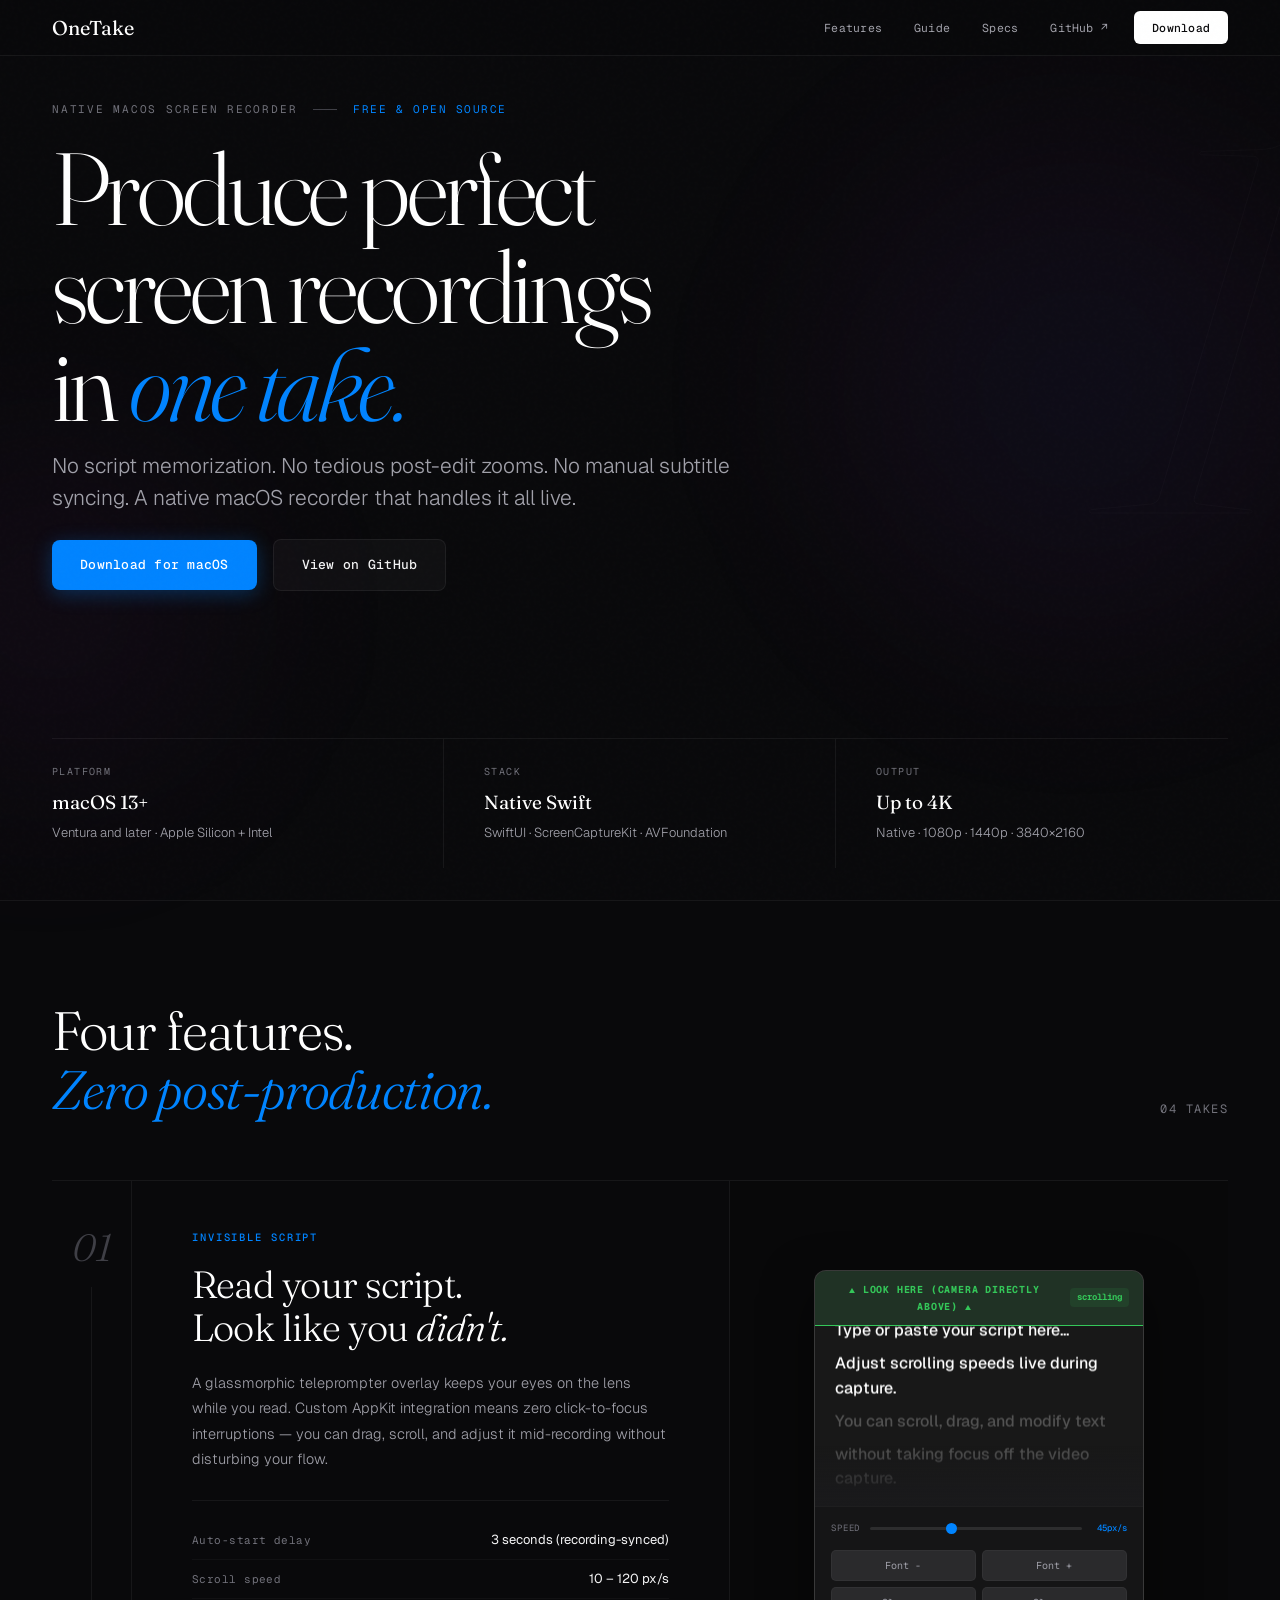
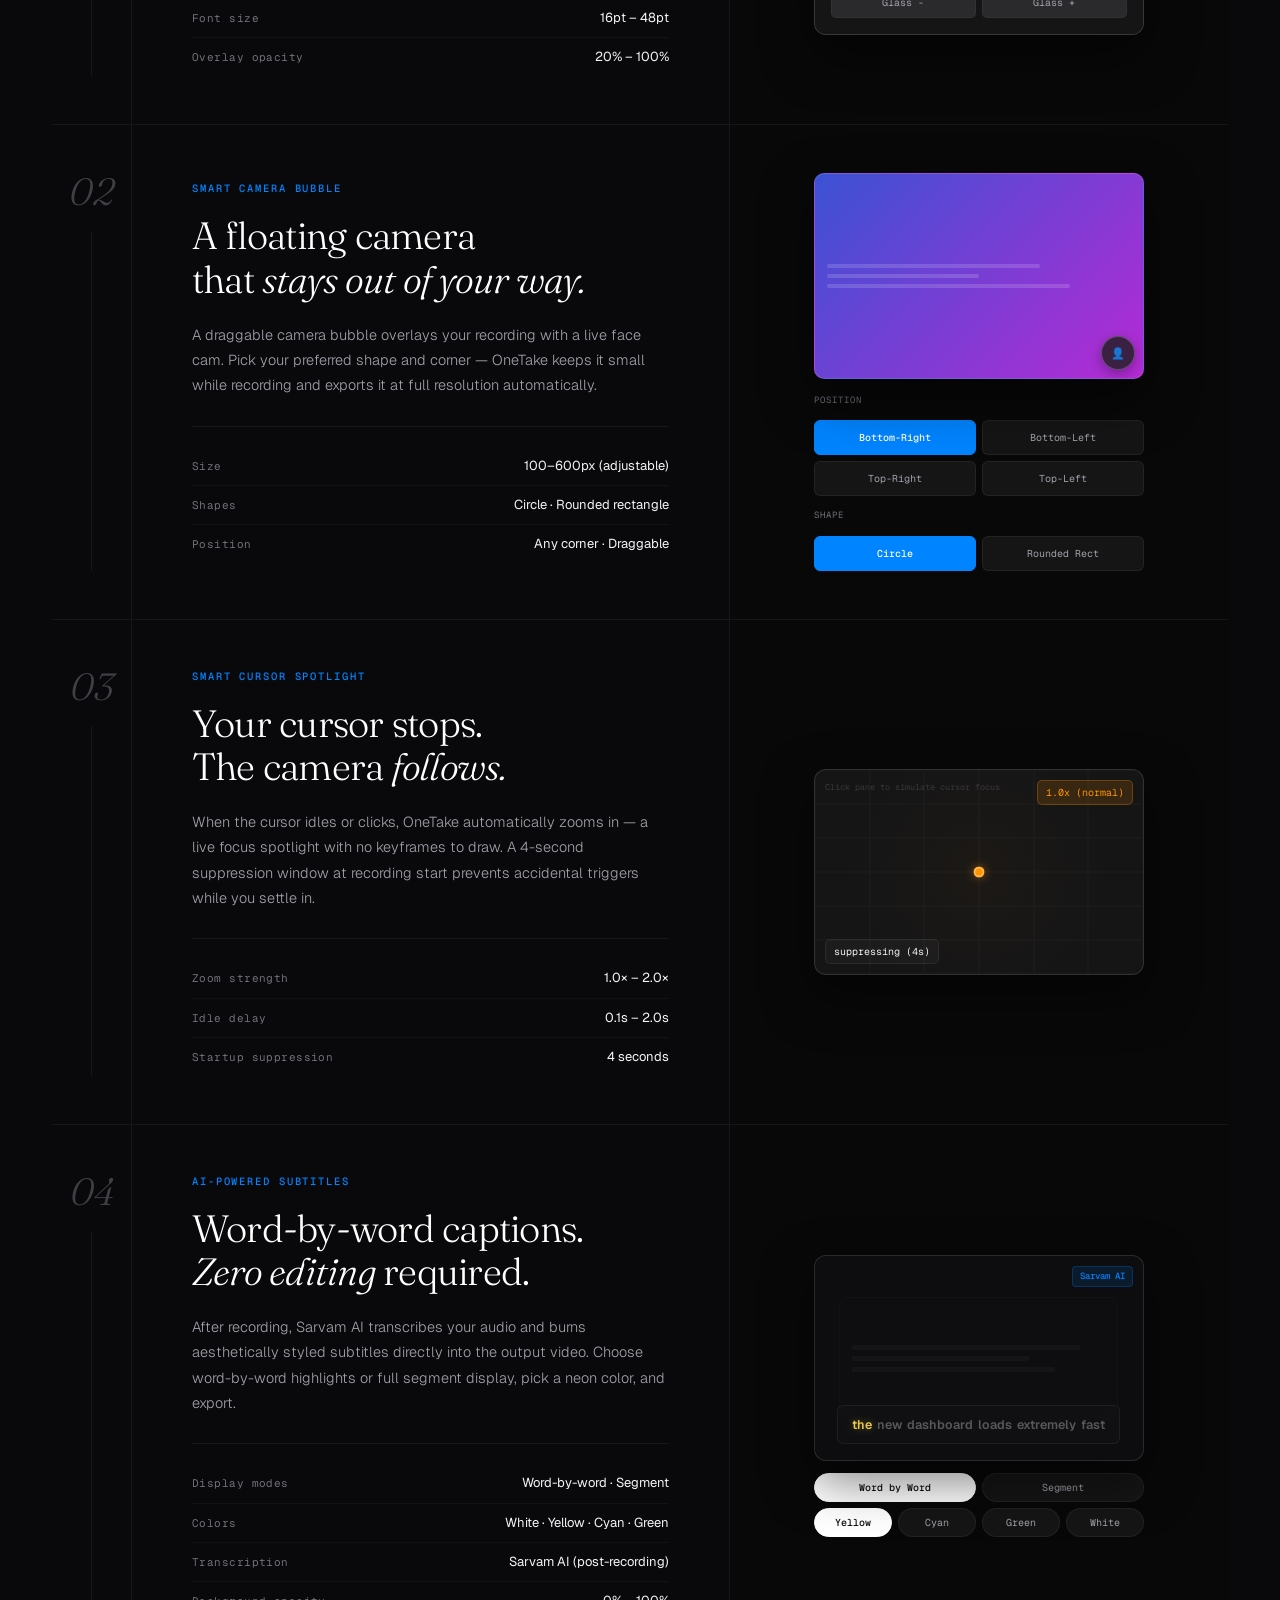
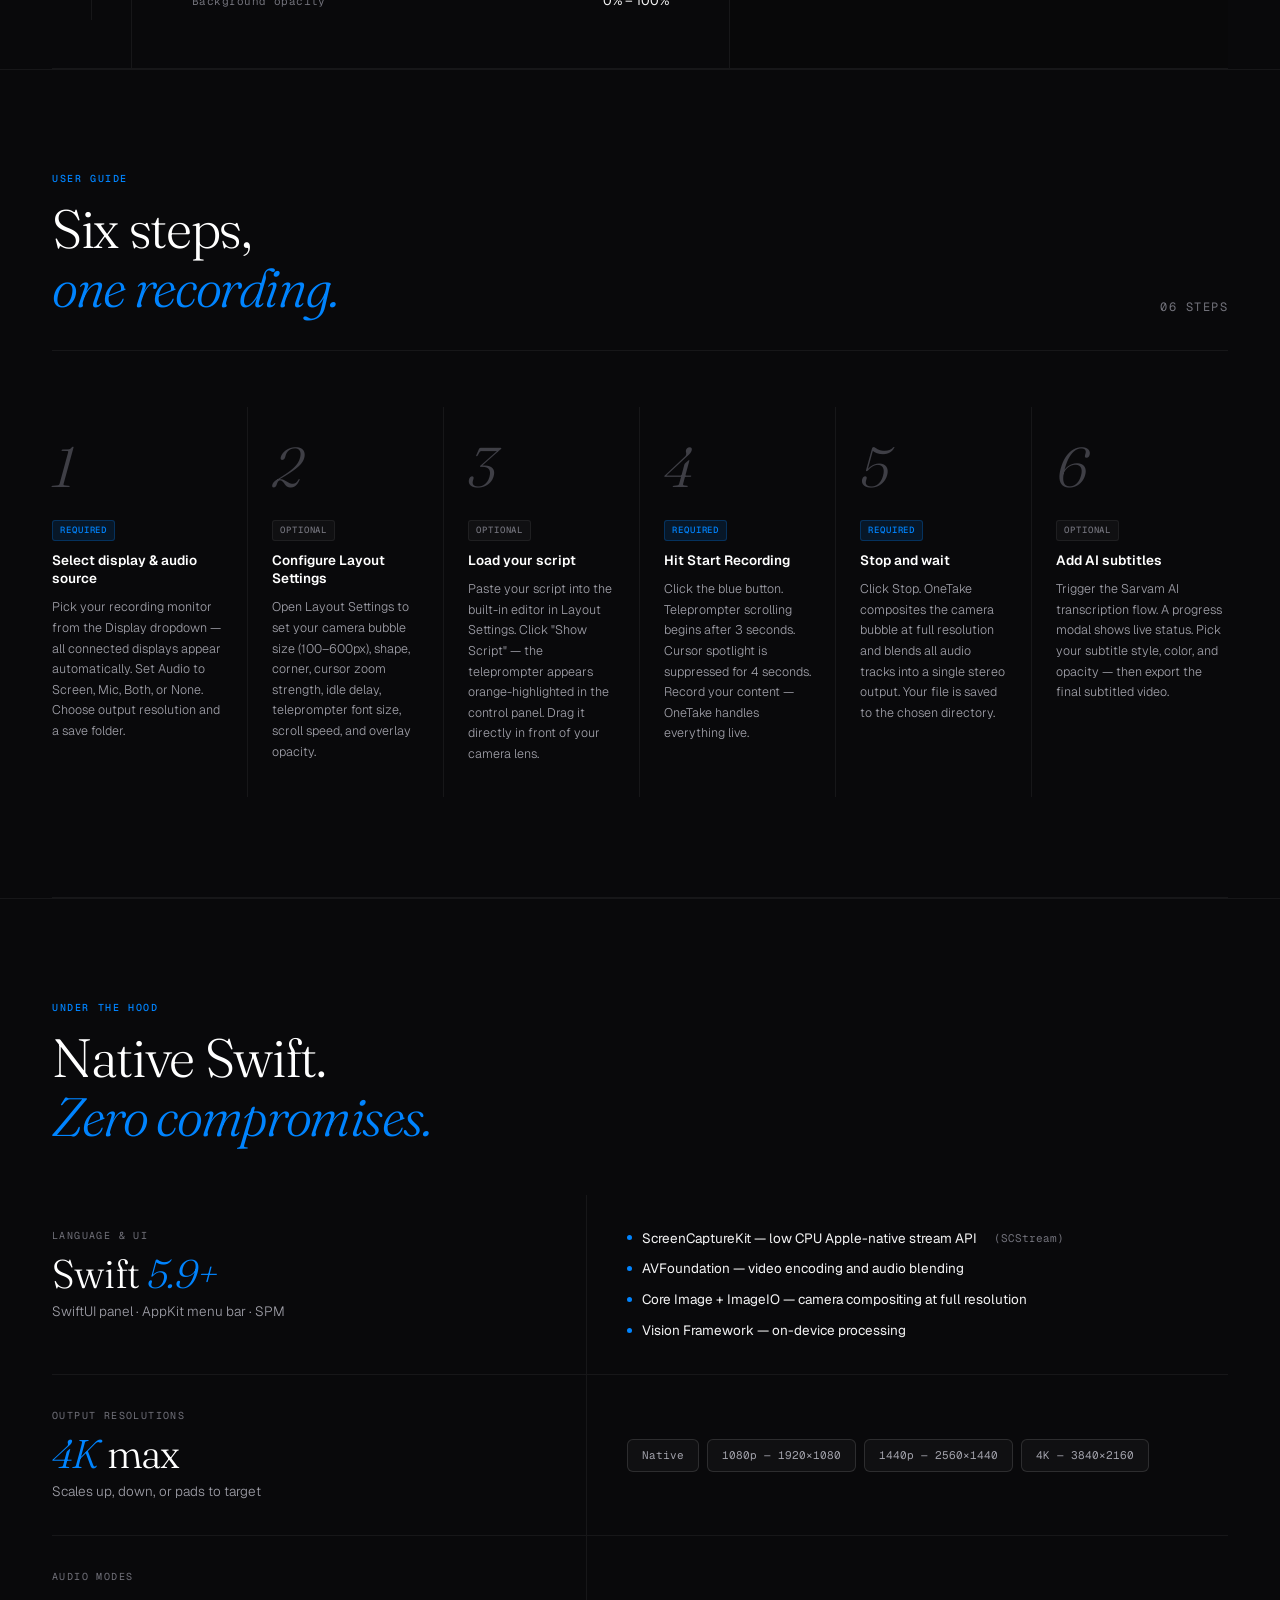
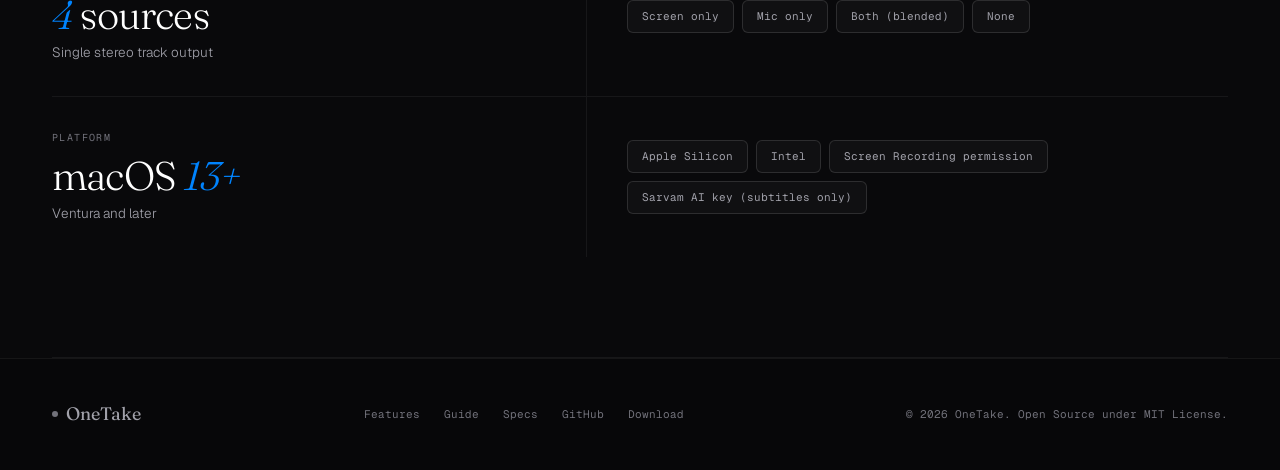
==== commit b9780ae6: "Simplify camera bubble specs and styling, grouping position and shape settings" ====
--- a/index.html
+++ b/index.html
@@ -26,7 +26,6 @@
   <!-- NAV -->
   <nav>
     <a class="nav-logo" href="#">
-      <span class="rec-pip" id="navRecPip"></span>
       OneTake
     </a>
     <div class="nav-right">
@@ -81,66 +80,7 @@
       </div>
     </div>
 
-    <!-- Interactive App Window Mockup matching actual screenshots -->
-    <div class="hero-app-strip">
-      <div class="app-window">
-        <div class="app-titlebar">
-          <div class="tdot" style="background:#ff5f57"></div>
-          <div class="tdot" style="background:#febc2e"></div>
-          <div class="tdot" style="background:#28c840"></div>
-          <span class="app-titlebar-label">OneTake</span>
-        </div>
-        <div class="app-content">
-          <!-- Control Panel -->
-          <div class="app-panel">
-            <div class="ap-group-label">Capture</div>
-            <div class="ap-row">
-              <span class="ap-row-label">Display</span>
-              <span class="ap-row-val">Display 1 (1,470x956) <span class="ap-chevron">▾</span></span>
-            </div>
-            <div class="ap-row">
-              <span class="ap-row-label">Audio Source</span>
-              <span class="ap-row-val">Both <span class="ap-chevron">▾</span></span>
-            </div>
-            <div class="ap-row">
-              <span class="ap-row-label">Resolution</span>
-              <span class="ap-row-val">Native (Display Resolution) <span class="ap-chevron">▾</span></span>
-            </div>
-            <div class="ap-group-label">Overlay</div>
-            <div class="ap-btn-group">
-              <div class="ap-btn script-on">Show Script</div>
-              <div class="ap-btn">Layout Settings</div>
-            </div>
-            <div class="ap-rec">
-              Start Recording
-            </div>
-          </div>
-          
-          <!-- Screen Preview Overlay with custom Canvas Gradient -->
-          <div class="app-preview">
-            <div class="preview-tele">
-              <div class="preview-tele-bar">
-                <span class="ptb-title">▲ LOOK HERE (CAMERA DIRECTLY ABOVE) ▲</span>
-                <span class="ptb-active">scrolling ●</span>
-              </div>
-              <div class="preview-tele-text">
-                <div class="pt-dim">Type or paste your script here...</div>
-                <div class="pt-bright">OneTake handles scrolling and camera alignments automatically.</div>
-              </div>
-            </div>
-            <div class="preview-cursor"></div>
-            <div class="preview-cam">👤</div>
-            <div class="preview-sub">
-              <span class="sub-w">the</span>
-              <span class="sub-w">new</span>
-              <span class="sub-w on">dashboard</span>
-              <span class="sub-w">loads</span>
-              <span class="sub-w">fast</span>
-            </div>
-          </div>
-        </div>
-      </div>
-    </div>
+
   </section>
 
   <!-- FEATURES -->
@@ -236,33 +176,27 @@
       </div>
       <div class="take-copy">
         <div class="take-kicker">Smart Camera Bubble</div>
-        <h3 class="take-title">Half-size on screen.<br><em>Full quality</em> on export.</h3>
-        <p class="take-desc">The floating camera bubble renders at 0.5× during recording so it stays out of your way. In the exported file it composites at 1.0× full resolution — correctly scaled at Native, 1080p, 1440p, or 4K, with border and shadow proportions preserved via Retina point scaling.</p>
+        <h3 class="take-title">A floating camera<br>that <em>stays out of your way.</em></h3>
+        <p class="take-desc">A draggable camera bubble overlays your recording with a live face cam. Pick your preferred shape and corner — OneTake keeps it small while recording and exports it at full resolution automatically.</p>
         <div class="take-specs">
           <div class="ts-row">
-            <span class="ts-key">Preview size</span>
-            <span class="ts-val">0.5× (100–600px slider)</span>
-          </div>
-          <div class="ts-row">
-            <span class="ts-key">Export size</span>
-            <span class="ts-val">1.0× full resolution</span>
+            <span class="ts-key">Size</span>
+            <span class="ts-val">100–600px (adjustable)</span>
           </div>
           <div class="ts-row">
             <span class="ts-key">Shapes</span>
             <span class="ts-val">Circle · Rounded rectangle</span>
           </div>
           <div class="ts-row">
-            <span class="ts-key">Corners</span>
-            <span class="ts-val">TL · TR · BL · BR</span>
+            <span class="ts-key">Position</span>
+            <span class="ts-val">Any corner · Draggable</span>
           </div>
         </div>
       </div>
       
-      <!-- Interactive Camera visual matching settings Screen 5 -->
       <div class="take-vis">
         <div class="v-cam">
           <div class="v-cam-row">
-            <span class="v-cam-label">On-screen</span>
             <div class="v-cam-preview">
               <div class="v-cam-screen-lines">
                 <div class="vcsl" style="width:70%"></div>
@@ -271,24 +205,21 @@
               </div>
               <div class="v-bubble sm bottom-right" id="demoCamBubble">👤</div>
             </div>
-            <span class="v-badge vb-screen">0.5×</span>
           </div>
           
           <div class="v-cam-controls">
-            <div class="v-cam-btn active" data-cam-pos="bottom-right">Bottom-Right</div>
-            <div class="v-cam-btn" data-cam-pos="bottom-left">Bottom-Left</div>
-            <div class="v-cam-btn" data-cam-pos="top-right">Top-Right</div>
-            <div class="v-cam-btn" data-cam-pos="top-left">Top-Left</div>
-            <div class="v-cam-btn active" data-cam-shape="circle">Circle</div>
-            <div class="v-cam-btn" data-cam-shape="rect">Rounded Rect</div>
-          </div>
-          
-          <div class="v-cam-row">
-            <span class="v-cam-label">Exported</span>
-            <div class="v-cam-export">
-              <div class="v-bubble lg">👤</div>
-            </div>
-            <span class="v-badge vb-export">1.0×</span>
+            <span class="v-cam-ctrl-label">Position</span>
+            <div class="v-cam-btn-group">
+              <div class="v-cam-btn active" data-cam-pos="bottom-right">Bottom-Right</div>
+              <div class="v-cam-btn" data-cam-pos="bottom-left">Bottom-Left</div>
+              <div class="v-cam-btn" data-cam-pos="top-right">Top-Right</div>
+              <div class="v-cam-btn" data-cam-pos="top-left">Top-Left</div>
+            </div>
+            <span class="v-cam-ctrl-label">Shape</span>
+            <div class="v-cam-btn-group">
+              <div class="v-cam-btn active" data-cam-shape="circle">Circle</div>
+              <div class="v-cam-btn" data-cam-shape="rect">Rounded Rect</div>
+            </div>
           </div>
         </div>
       </div>
@@ -502,8 +433,8 @@
           <div class="chip-row">
             <span class="chip">Native</span>
             <span class="chip">1080p — 1920×1080</span>
-            <span class="chip hi">1440p — 2560×1440</span>
-            <span class="chip hi">4K — 3840×2160</span>
+            <span class="chip">1440p — 2560×1440</span>
+            <span class="chip">4K — 3840×2160</span>
           </div>
         </div>
       </div>
@@ -518,7 +449,7 @@
           <div class="chip-row">
             <span class="chip">Screen only</span>
             <span class="chip">Mic only</span>
-            <span class="chip hi">Both (blended)</span>
+            <span class="chip">Both (blended)</span>
             <span class="chip">None</span>
           </div>
         </div>
@@ -532,8 +463,8 @@
         </div>
         <div class="spec-right">
           <div class="chip-row">
-            <span class="chip hi">Apple Silicon</span>
-            <span class="chip hi">Intel</span>
+            <span class="chip">Apple Silicon</span>
+            <span class="chip">Intel</span>
             <span class="chip">Screen Recording permission</span>
             <span class="chip">Sarvam AI key (subtitles only)</span>
           </div>
--- a/style.css
+++ b/style.css
@@ -176,19 +176,21 @@
 
 /* ── HERO ── */
 .hero {
-  min-height: 100vh;
-  padding: 140px 52px 0;
+  height: 100vh;
+  max-height: 100vh;
+  padding: 100px 52px 0;
   position: relative;
   overflow: hidden;
   display: flex;
   flex-direction: column;
+  justify-content: center;
 }
 
 .hero-eyebrow {
   display: flex;
   align-items: center;
   gap: 16px;
-  margin-bottom: 32px;
+  margin-bottom: 20px;
   animation: rise 0.7s cubic-bezier(0.16, 1, 0.3, 1) both;
 }
 
@@ -222,7 +224,7 @@
   letter-spacing: -0.035em;
   color: var(--ink-pure);
   max-width: 1000px;
-  margin-bottom: 24px;
+  margin-bottom: 16px;
   animation: rise 0.7s 0.06s cubic-bezier(0.16, 1, 0.3, 1) both;
 }
 
@@ -238,7 +240,7 @@
   line-height: 1.55;
   color: var(--ink-secondary);
   max-width: 720px;
-  margin-bottom: 40px;
+  margin-bottom: 24px;
   animation: rise 0.7s 0.12s cubic-bezier(0.16, 1, 0.3, 1) both;
 }
 
@@ -286,12 +288,13 @@
   grid-template-columns: 1fr 1fr 1fr;
   gap: 0;
   border-top: 1px solid var(--border-glass);
-  margin-top: 64px;
+  margin-top: auto;
+  padding-bottom: 32px;
   animation: rise 0.7s 0.24s cubic-bezier(0.16, 1, 0.3, 1) both;
 }
 
 .hero-lower-cell {
-  padding: 32px 0;
+  padding: 24px 0;
   border-right: 1px solid var(--border-glass);
   padding-right: 40px;
 }
@@ -1025,6 +1028,20 @@
 }
 
 .v-cam-controls {
+  display: flex;
+  flex-direction: column;
+  gap: 12px;
+}
+
+.v-cam-ctrl-label {
+  font-family: var(--ff-mono);
+  font-size: 9px;
+  letter-spacing: 0.12em;
+  text-transform: uppercase;
+  color: var(--ink-muted);
+}
+
+.v-cam-btn-group {
   display: grid;
   grid-template-columns: 1fr 1fr;
   gap: 6px;
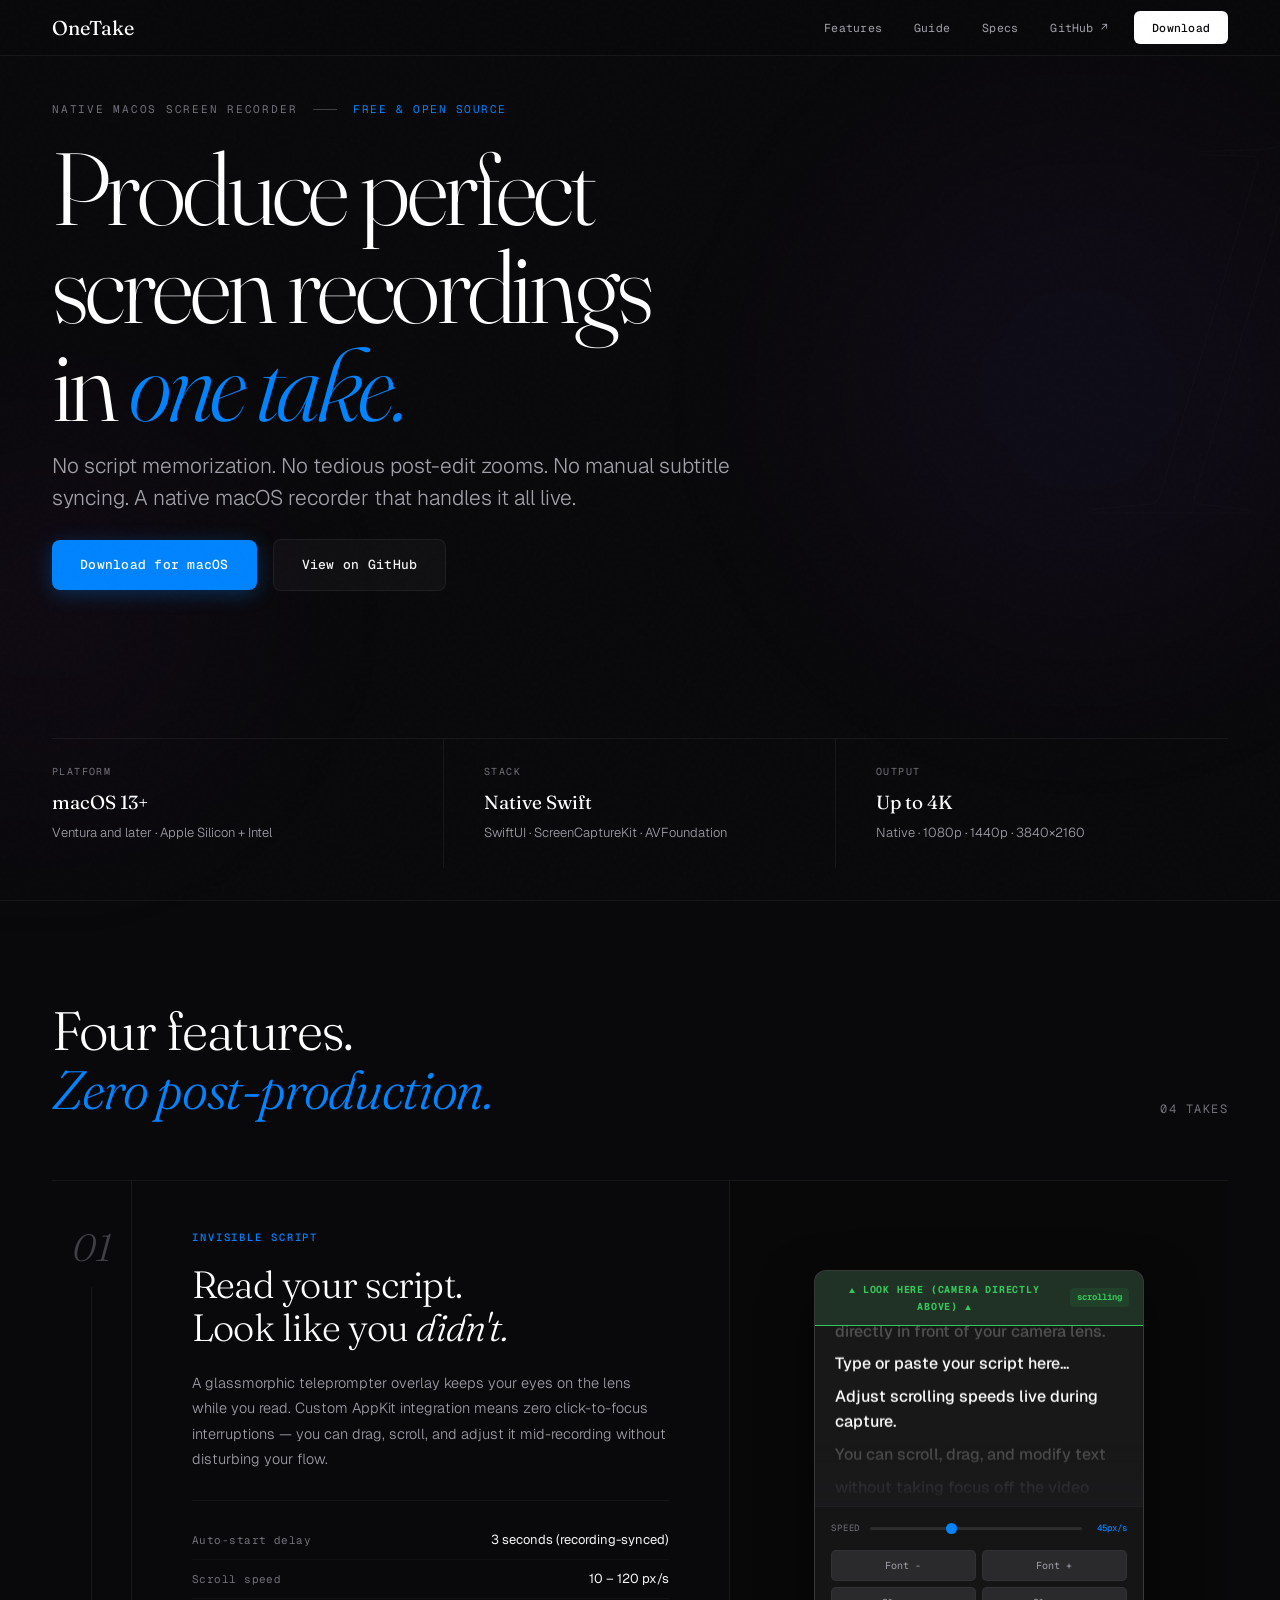
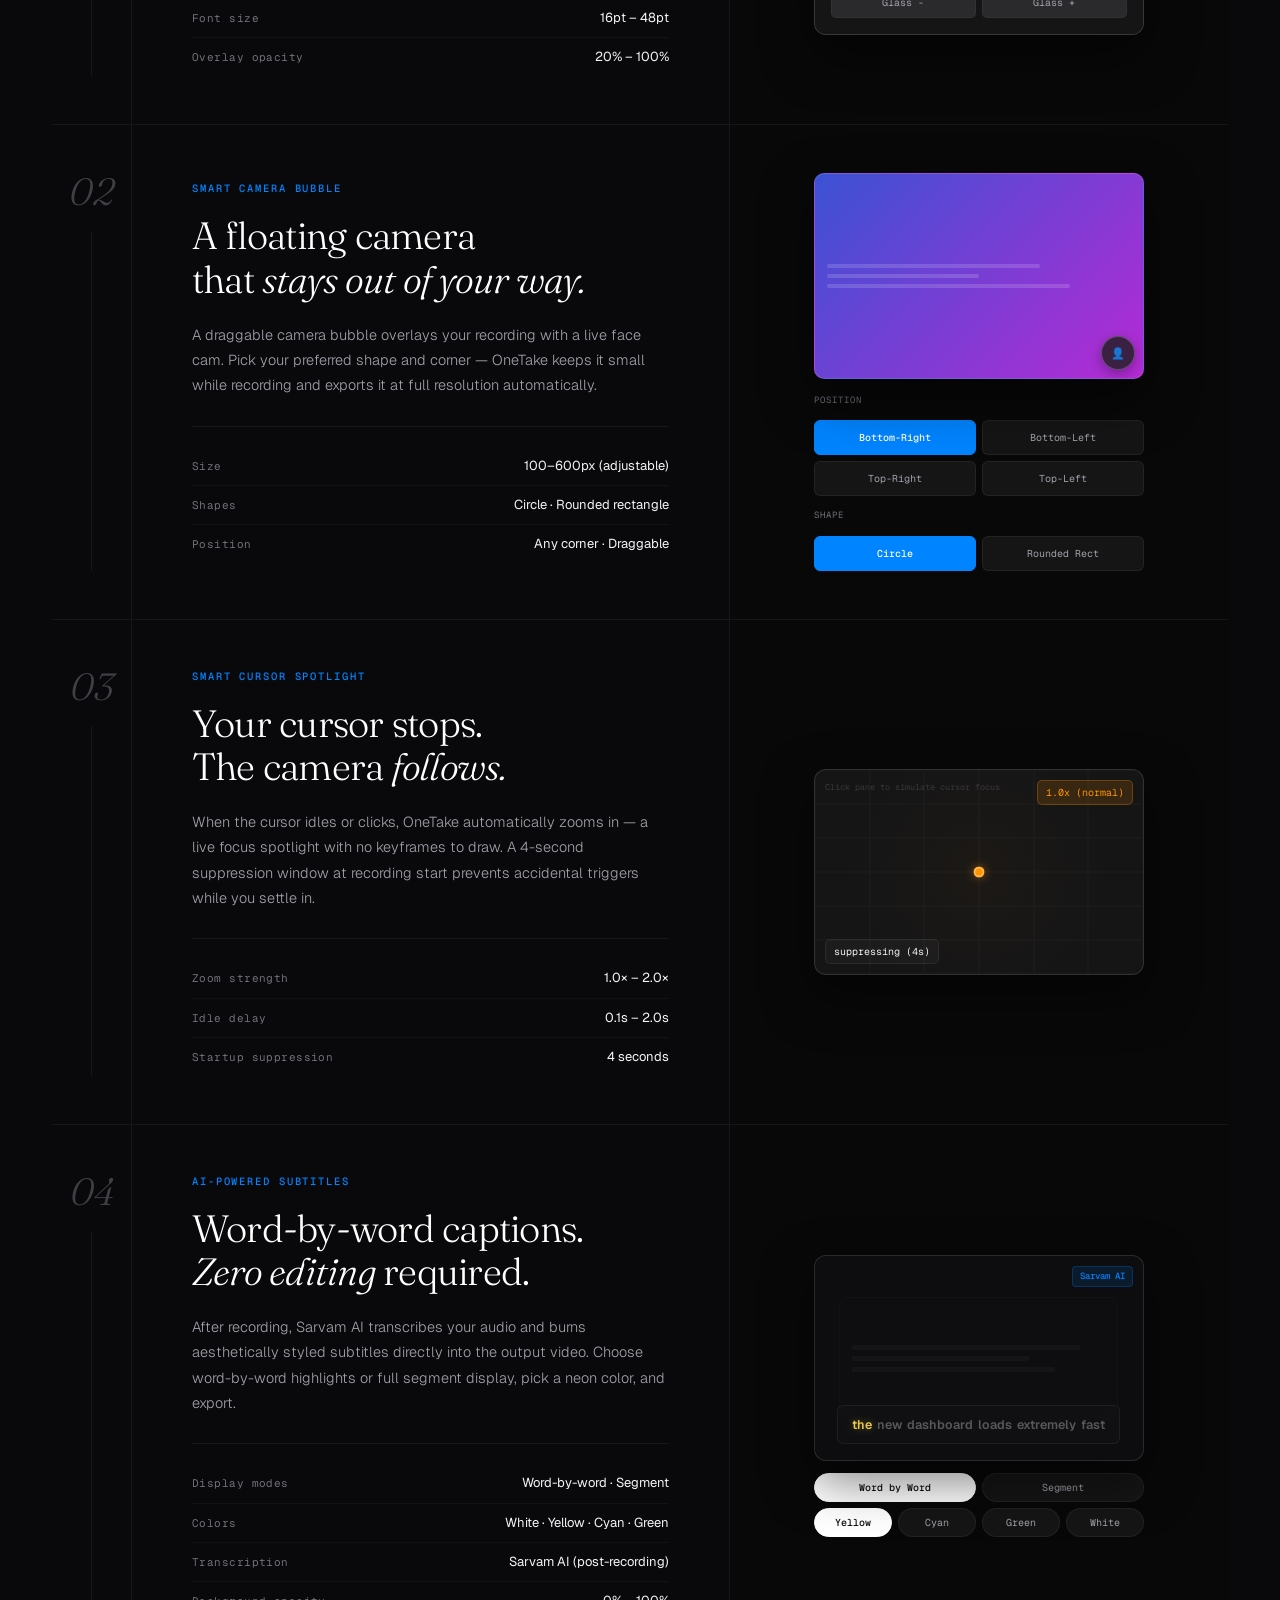
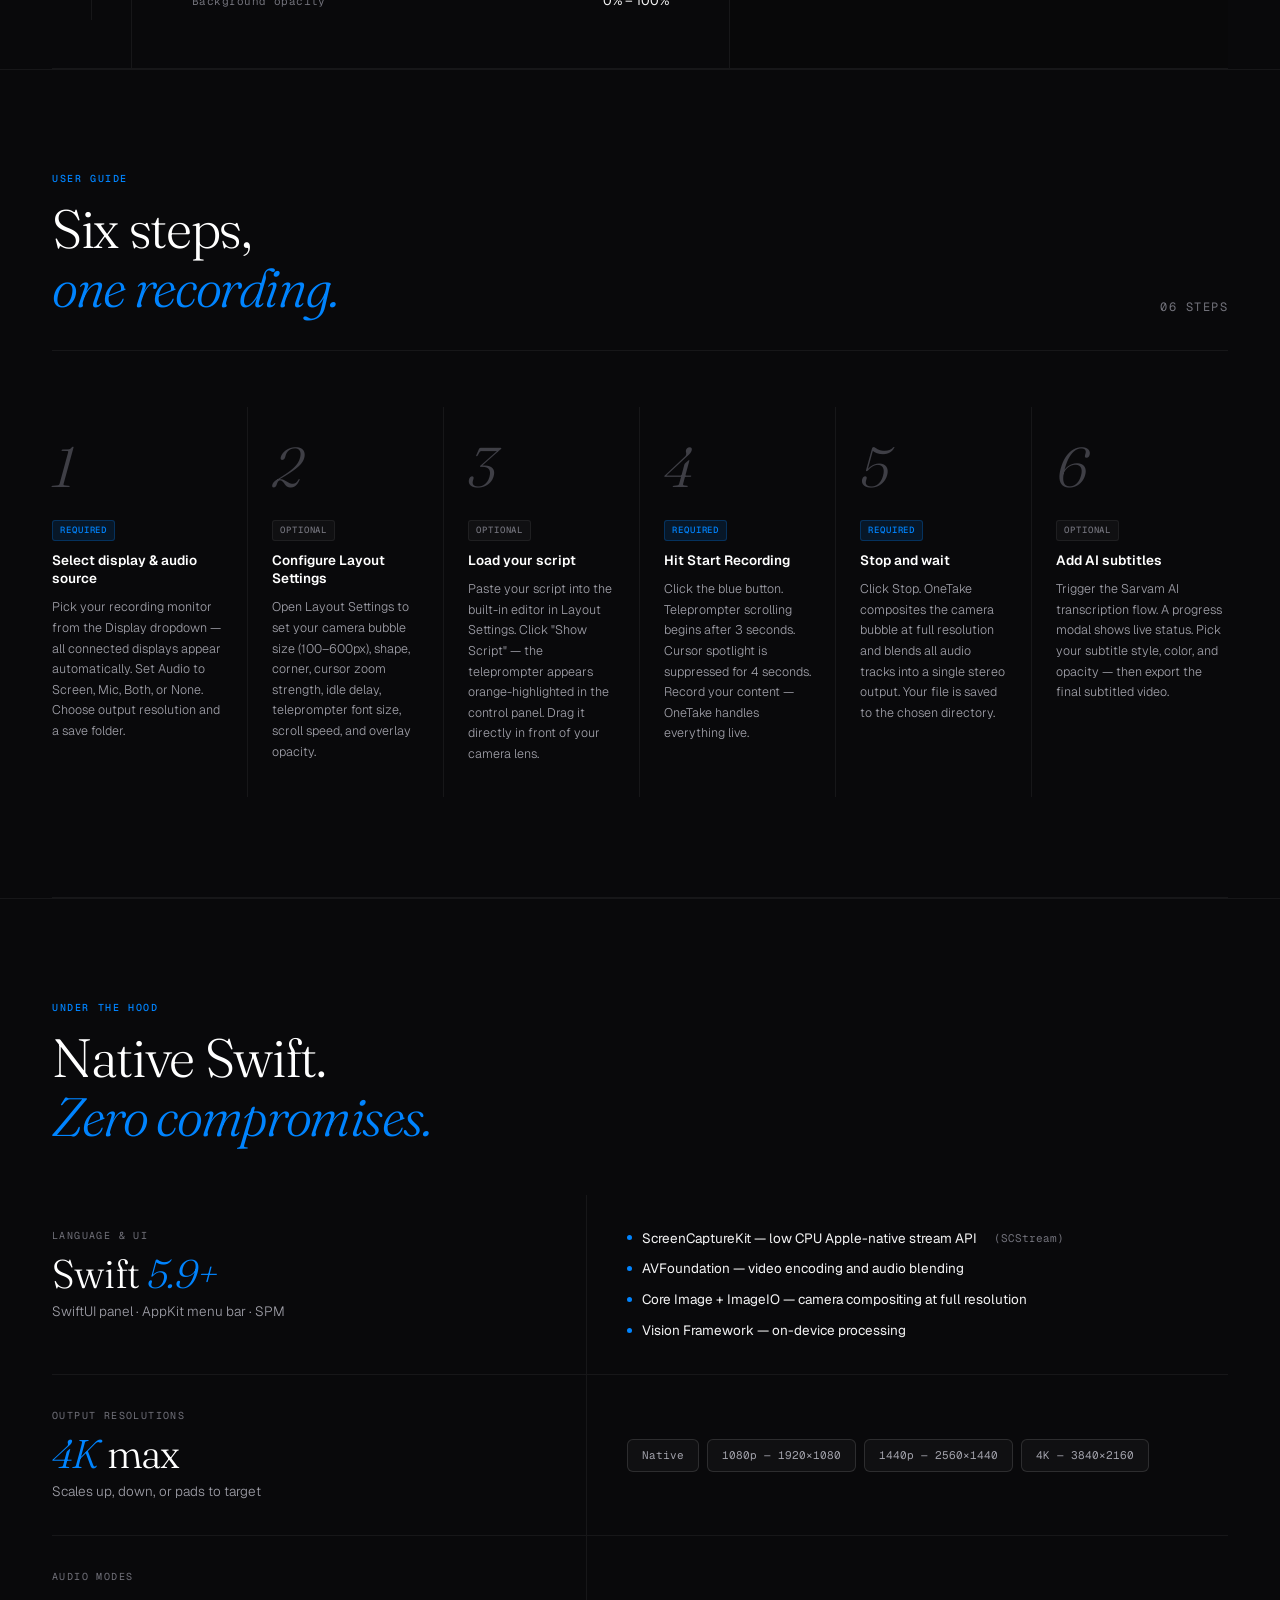
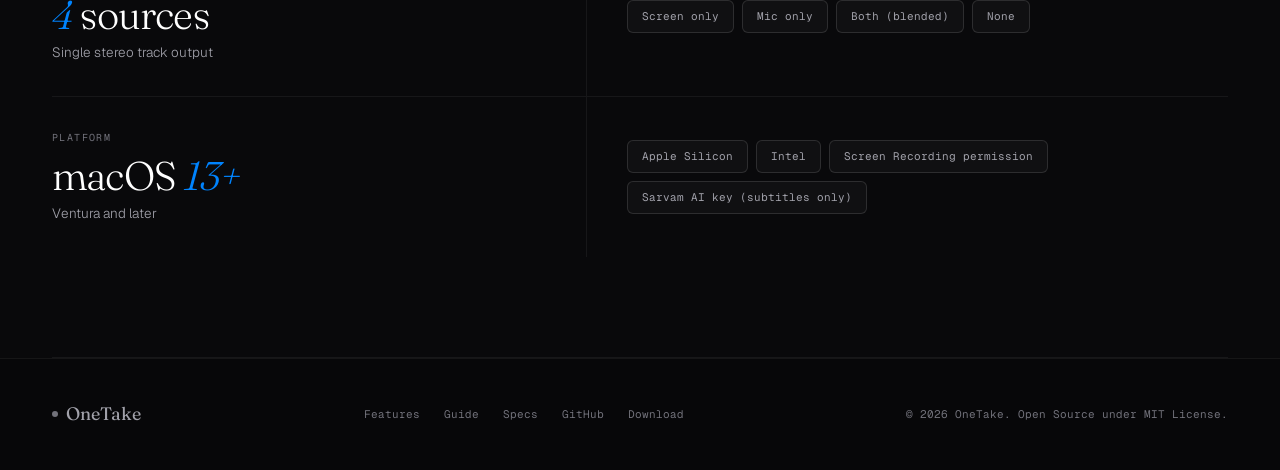
==== commit 5b05a4d3: "Add Vercel Web Analytics scripts and custom click event tracking" ====
--- a/index.html
+++ b/index.html
@@ -16,6 +16,9 @@
   
   <!-- Shared Stylesheet -->
   <link rel="stylesheet" href="style.css">
+
+  <!-- Vercel Analytics -->
+  <script defer src="/_vercel/insights/script.js"></script>
 </head>
 <body>
 
@@ -58,7 +61,7 @@
     </p>
 
     <div class="hero-ctas">
-      <a href="download.html" class="hero-btn primary">Download for macOS</a>
+      <a href="download.html" class="hero-btn primary" onclick="if(window.va){va.track('navigate_download_page')}">Download for macOS</a>
       <a href="https://github.com/SambhavSirohi05/OneTake" target="_blank" rel="noopener" class="hero-btn secondary">View on GitHub</a>
     </div>
 
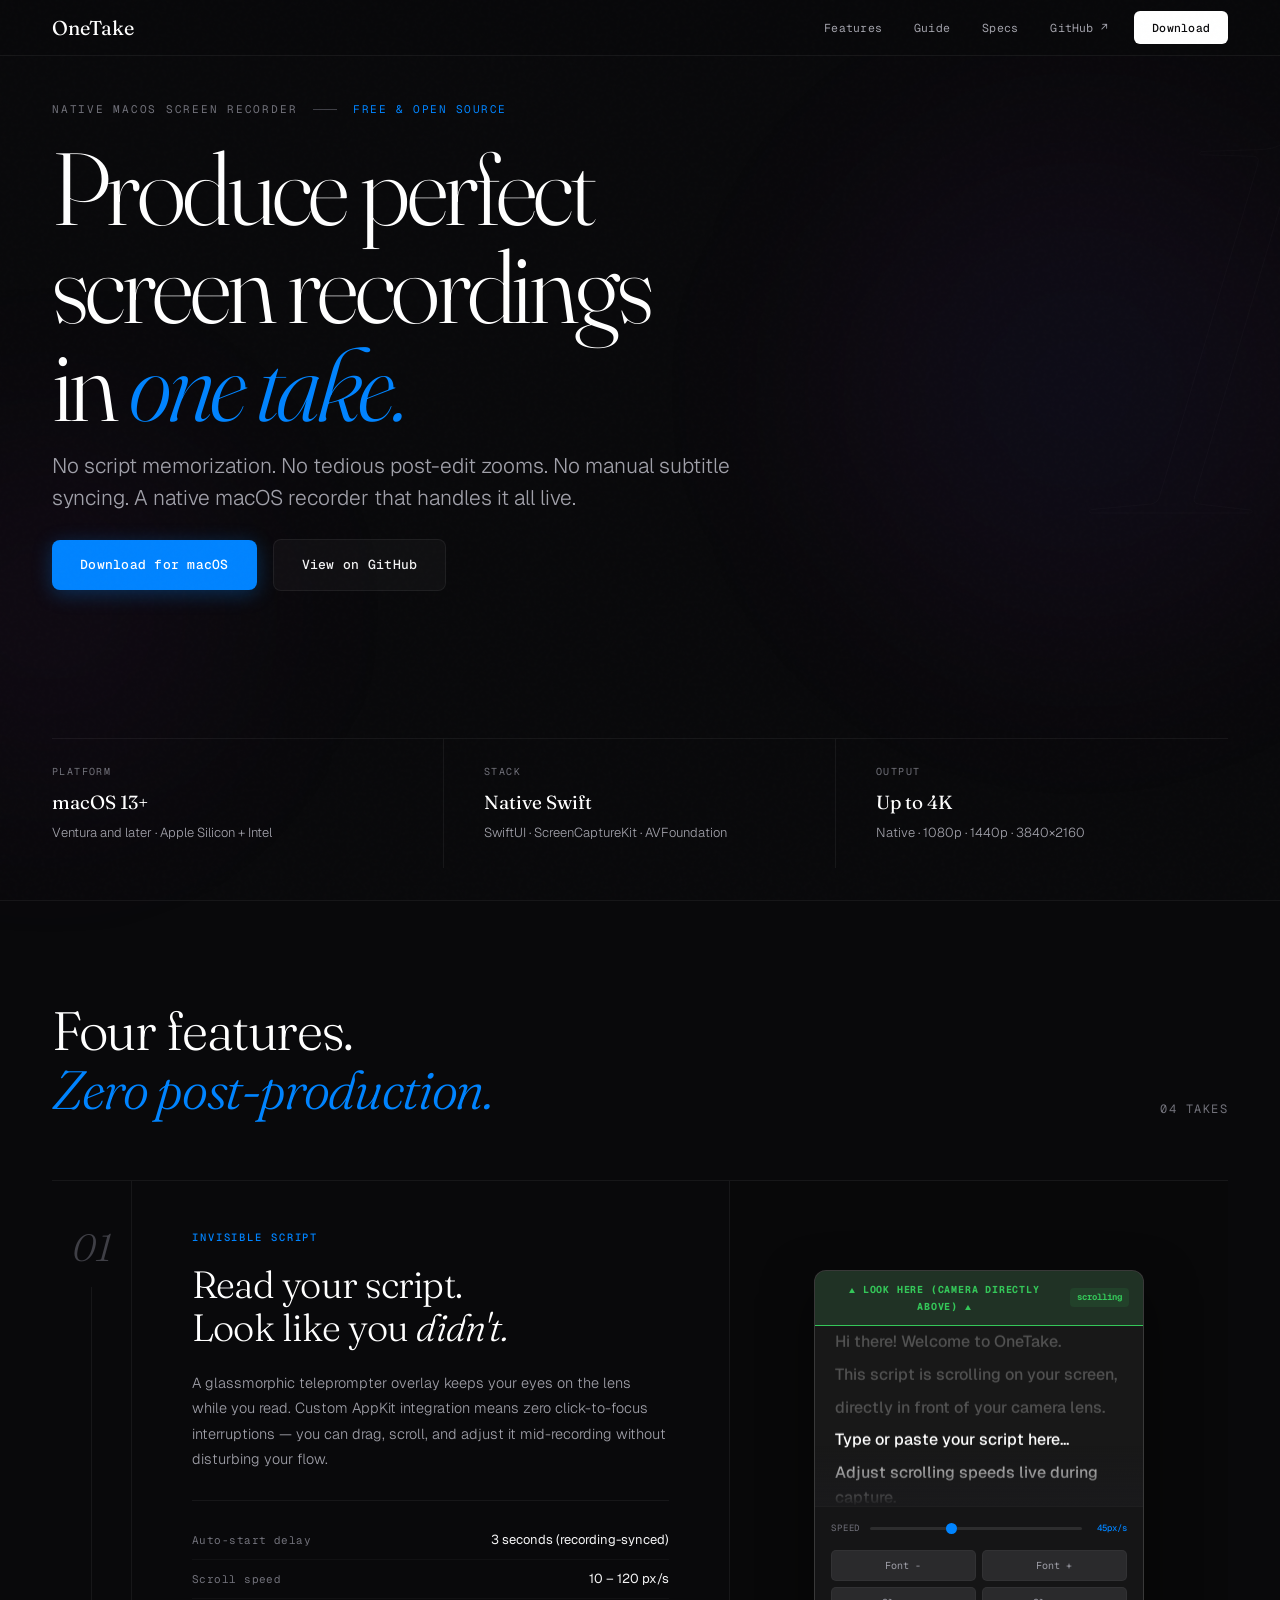
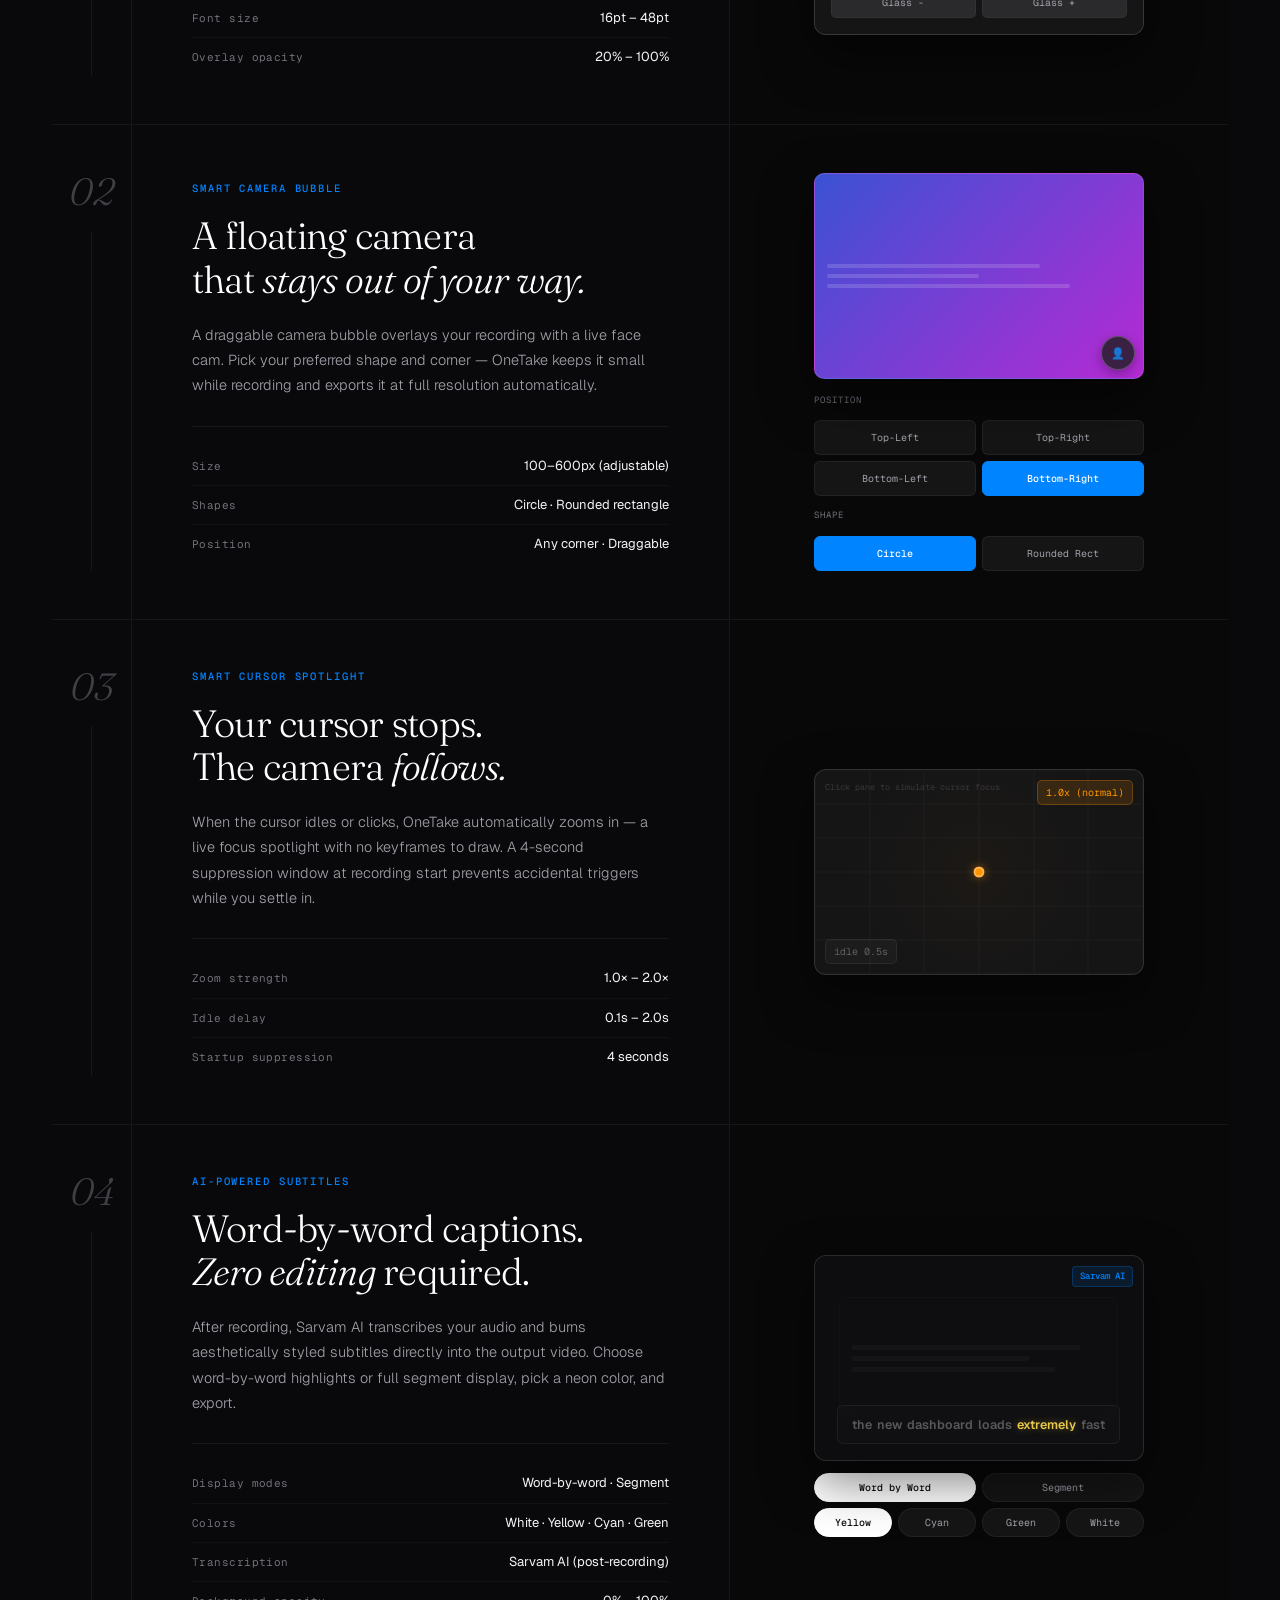
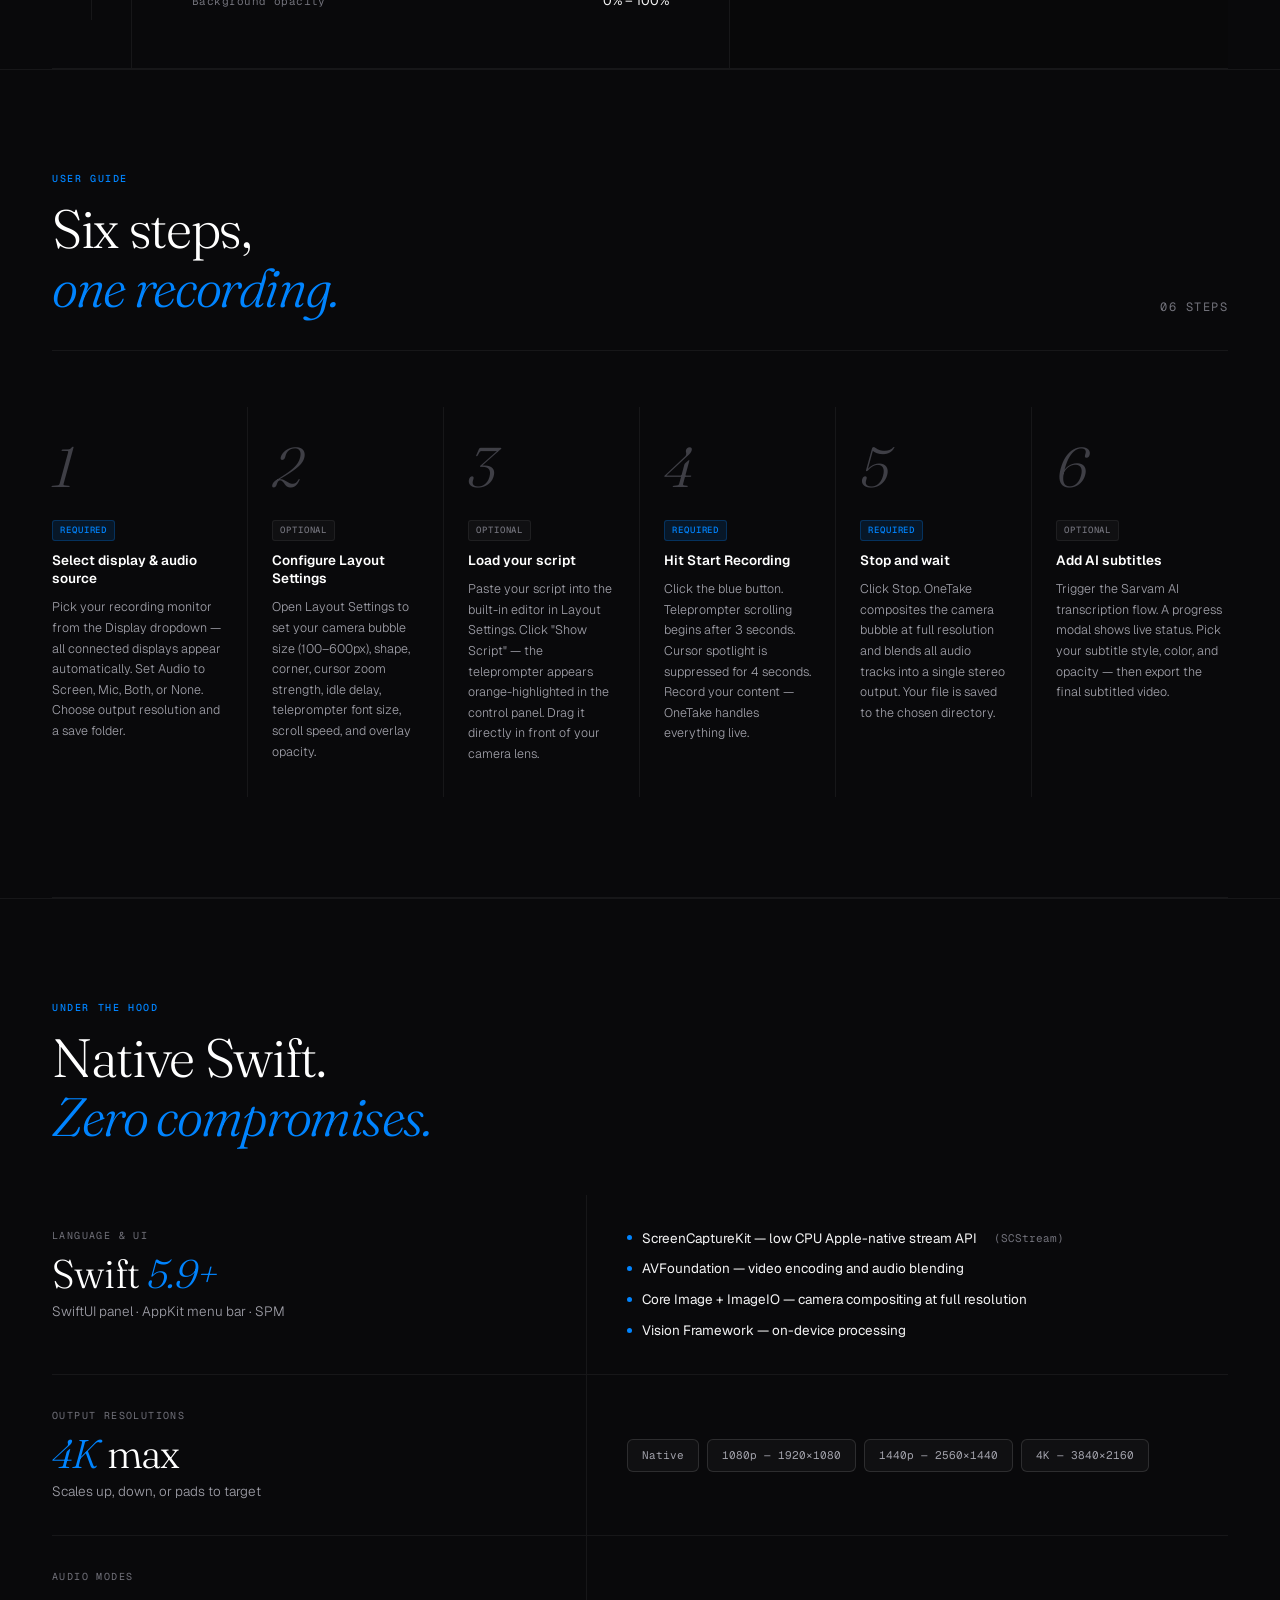
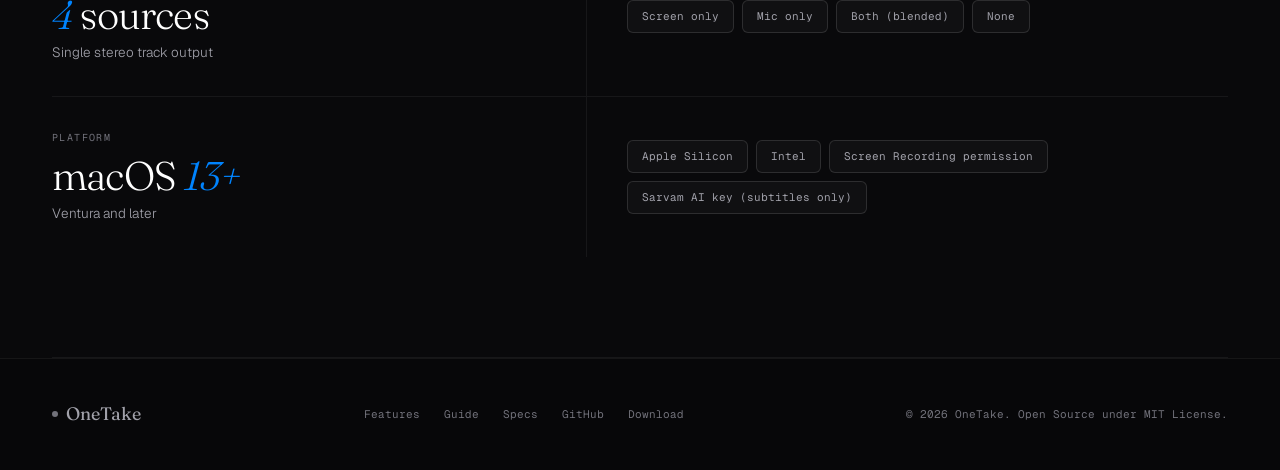
==== commit 60480e26: "Reorder camera position buttons grid logically (top-left, top-right, bottom-left, bottom-right)" ====
--- a/index.html
+++ b/index.html
@@ -213,10 +213,10 @@
           <div class="v-cam-controls">
             <span class="v-cam-ctrl-label">Position</span>
             <div class="v-cam-btn-group">
+              <div class="v-cam-btn" data-cam-pos="top-left">Top-Left</div>
+              <div class="v-cam-btn" data-cam-pos="top-right">Top-Right</div>
+              <div class="v-cam-btn" data-cam-pos="bottom-left">Bottom-Left</div>
               <div class="v-cam-btn active" data-cam-pos="bottom-right">Bottom-Right</div>
-              <div class="v-cam-btn" data-cam-pos="bottom-left">Bottom-Left</div>
-              <div class="v-cam-btn" data-cam-pos="top-right">Top-Right</div>
-              <div class="v-cam-btn" data-cam-pos="top-left">Top-Left</div>
             </div>
             <span class="v-cam-ctrl-label">Shape</span>
             <div class="v-cam-btn-group">
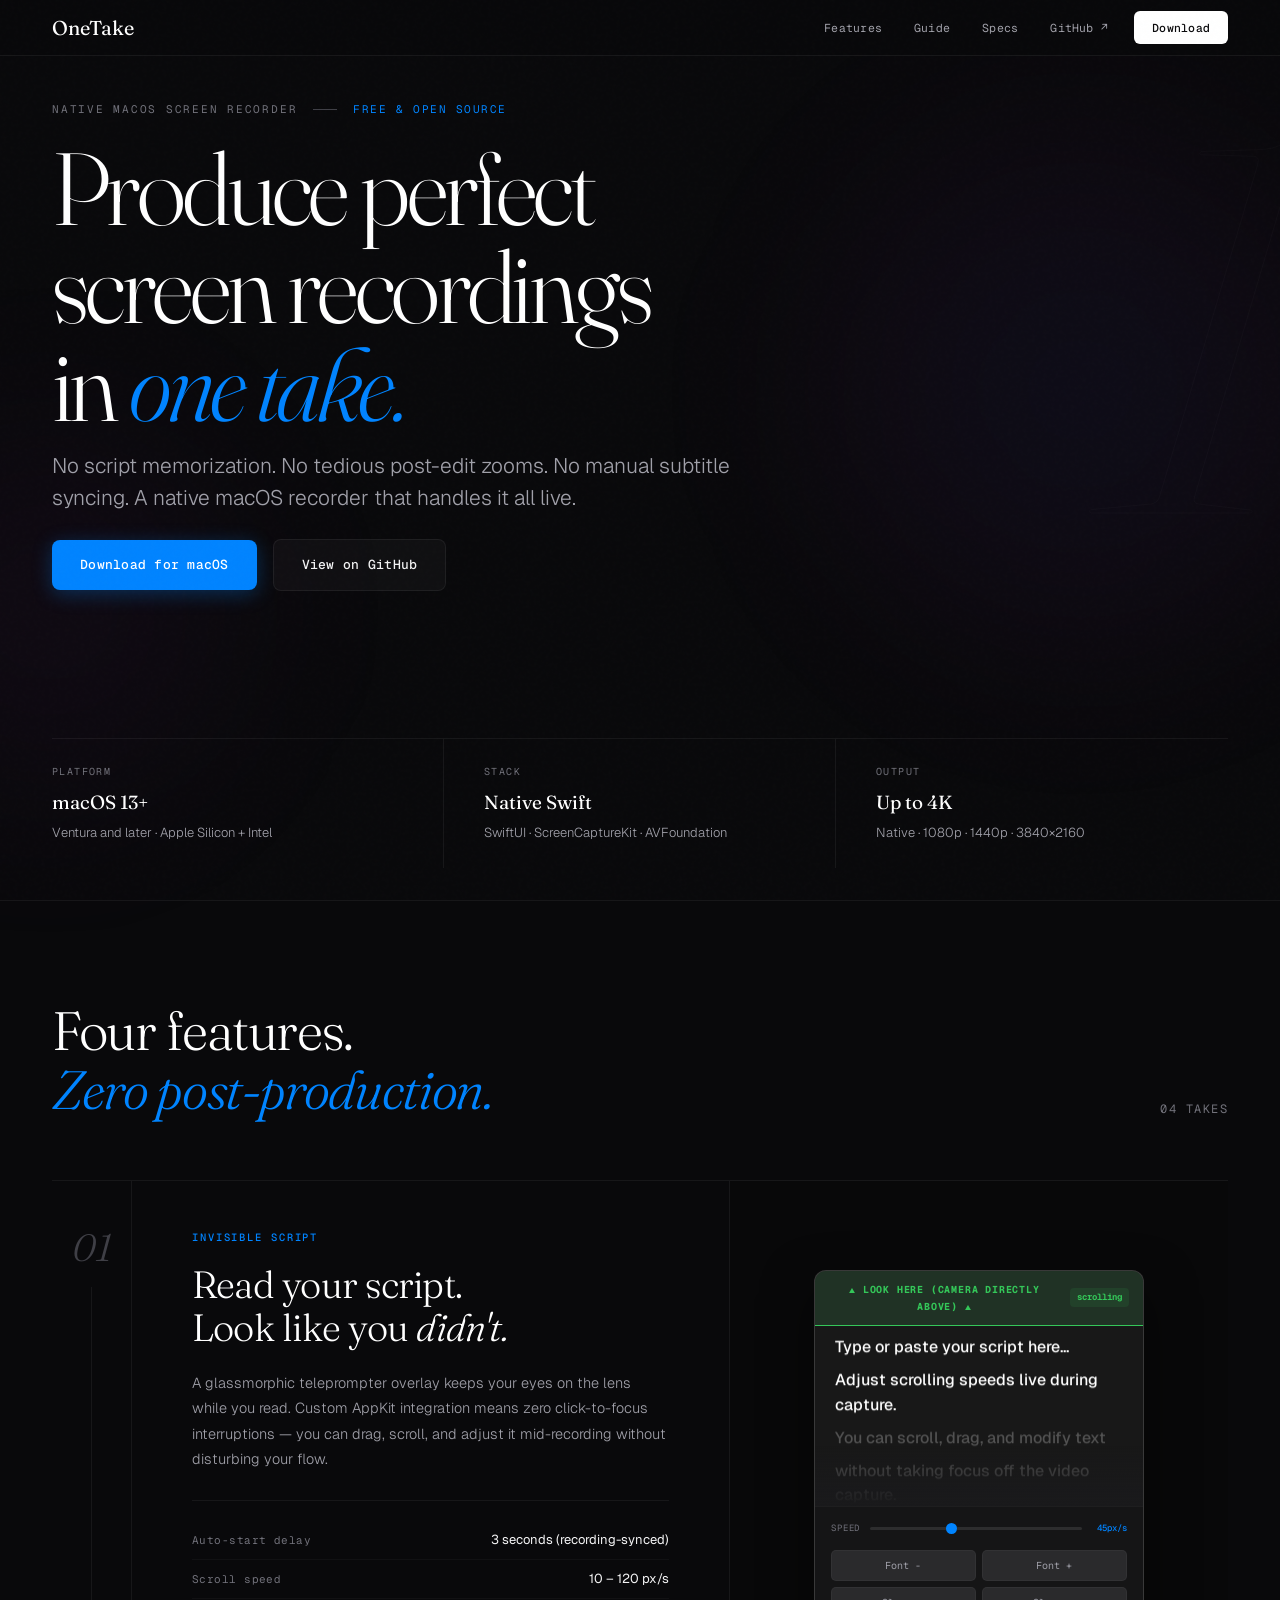
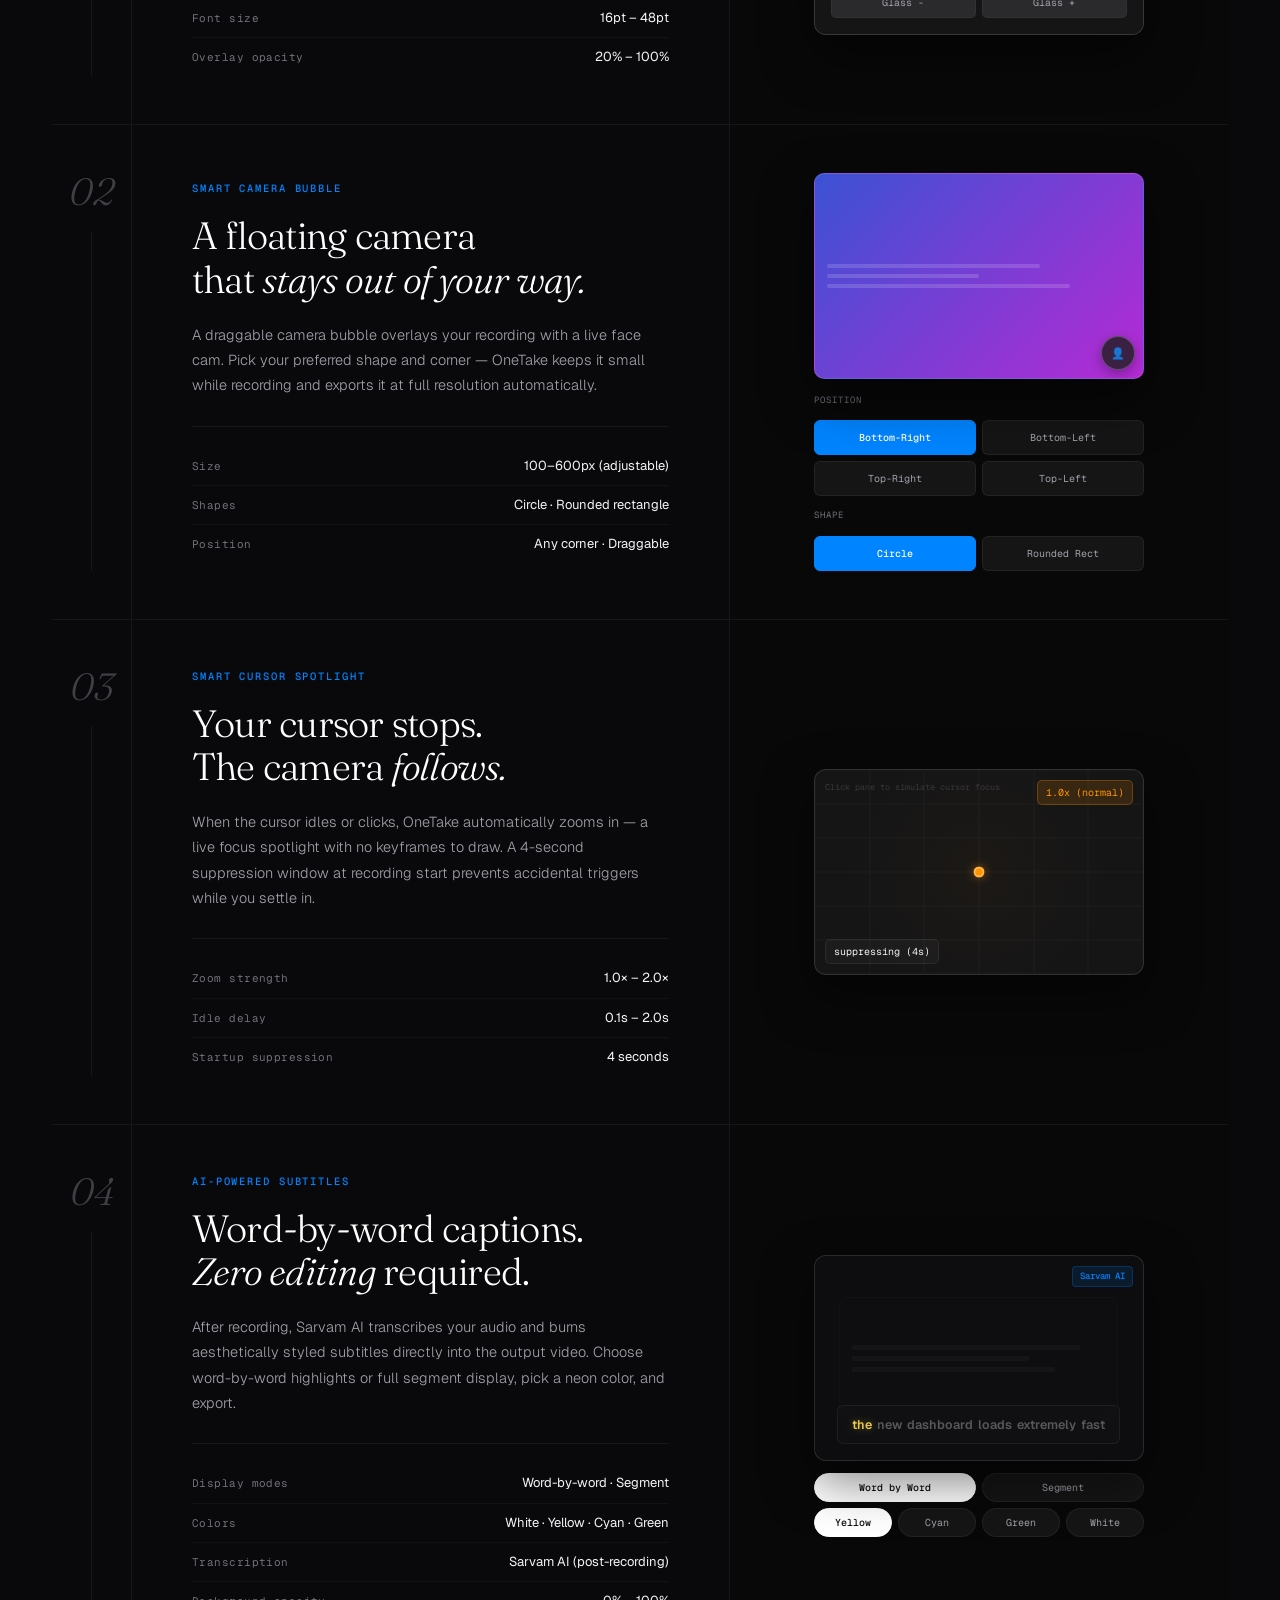
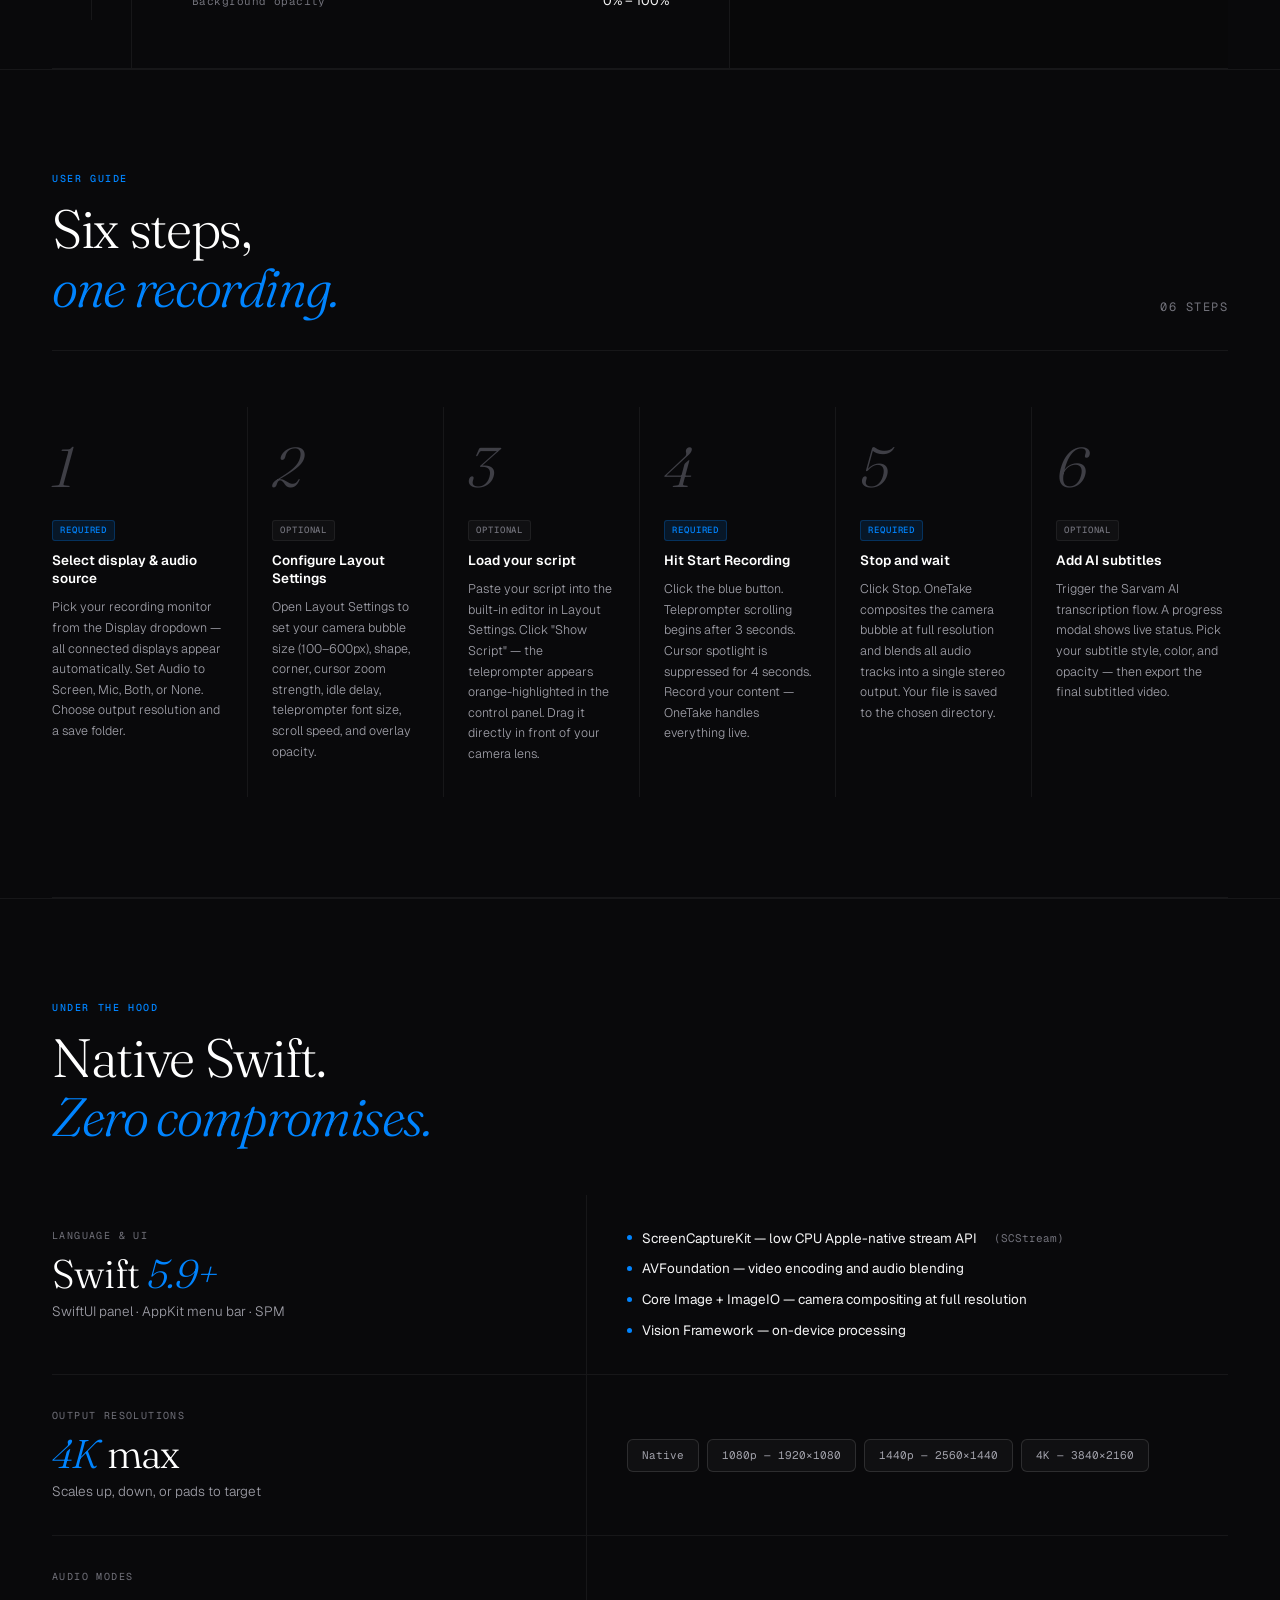
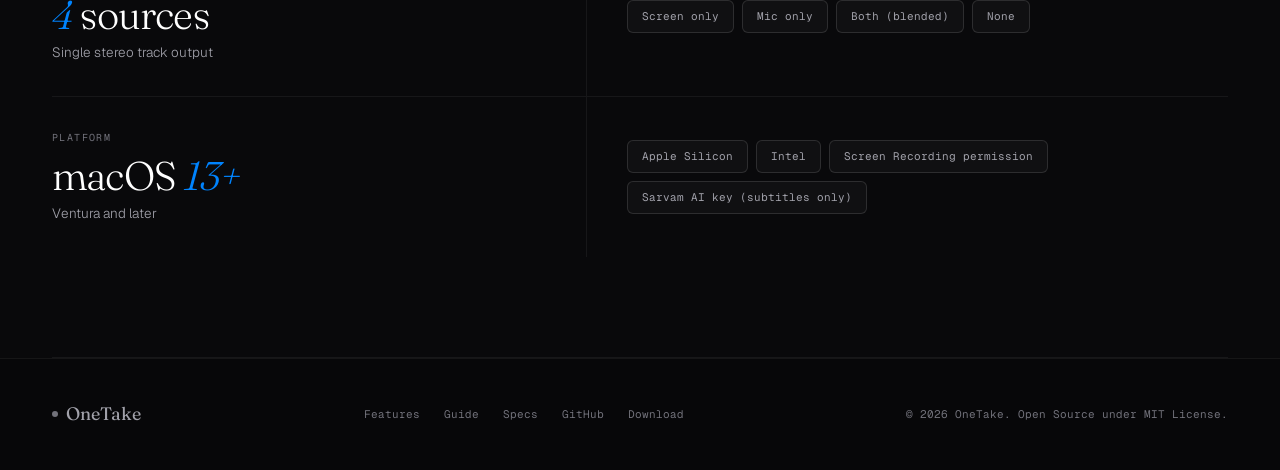
==== commit c22d42d8: "Add Vercel Web Analytics configuration # Vercel Web Analytics Implementation Report  ## Summary Succ" ====
--- a/index.html
+++ b/index.html
@@ -17,7 +17,10 @@
   <!-- Shared Stylesheet -->
   <link rel="stylesheet" href="style.css">
 
-  <!-- Vercel Analytics -->
+  <!-- Vercel Web Analytics -->
+  <script>
+    window.va = window.va || function () { (window.vaq = window.vaq || []).push(arguments); };
+  </script>
   <script defer src="/_vercel/insights/script.js"></script>
 </head>
 <body>
@@ -213,10 +216,10 @@
           <div class="v-cam-controls">
             <span class="v-cam-ctrl-label">Position</span>
             <div class="v-cam-btn-group">
+              <div class="v-cam-btn active" data-cam-pos="bottom-right">Bottom-Right</div>
+              <div class="v-cam-btn" data-cam-pos="bottom-left">Bottom-Left</div>
+              <div class="v-cam-btn" data-cam-pos="top-right">Top-Right</div>
               <div class="v-cam-btn" data-cam-pos="top-left">Top-Left</div>
-              <div class="v-cam-btn" data-cam-pos="top-right">Top-Right</div>
-              <div class="v-cam-btn" data-cam-pos="bottom-left">Bottom-Left</div>
-              <div class="v-cam-btn active" data-cam-pos="bottom-right">Bottom-Right</div>
             </div>
             <span class="v-cam-ctrl-label">Shape</span>
             <div class="v-cam-btn-group">
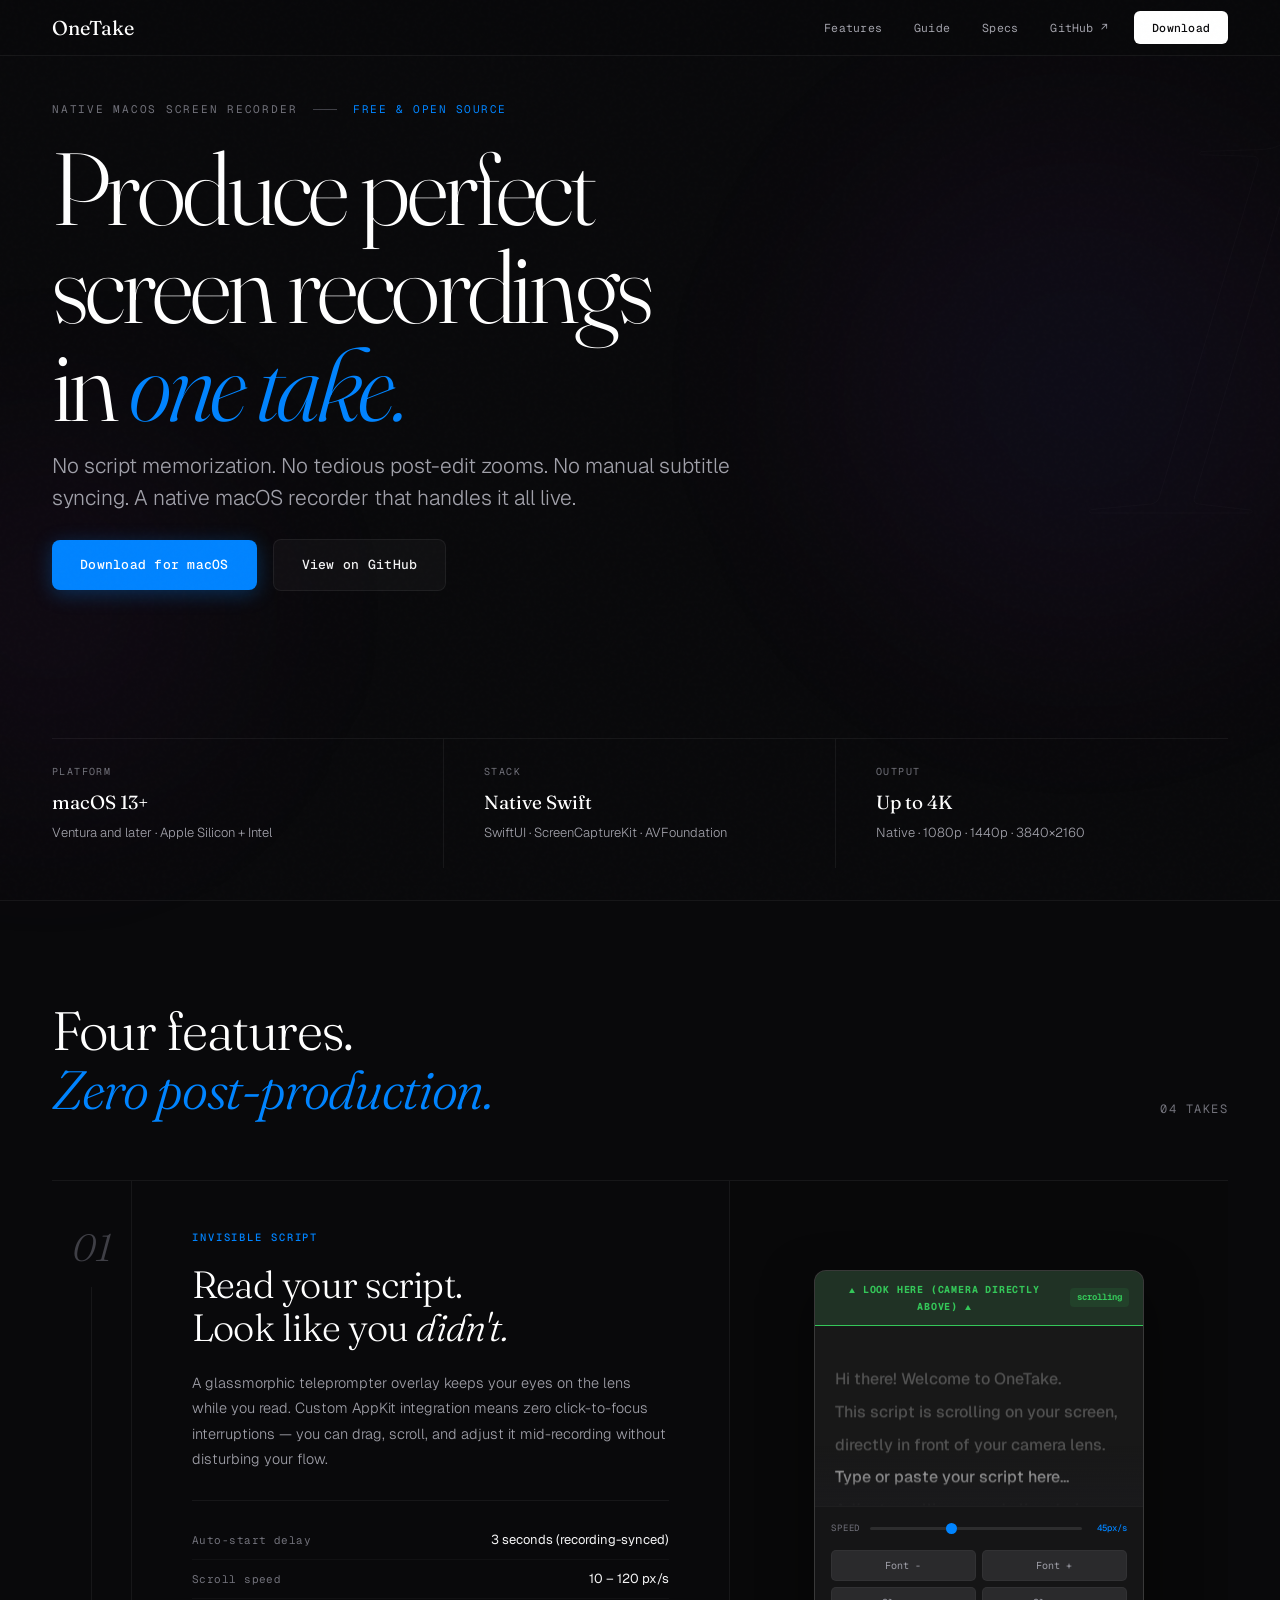
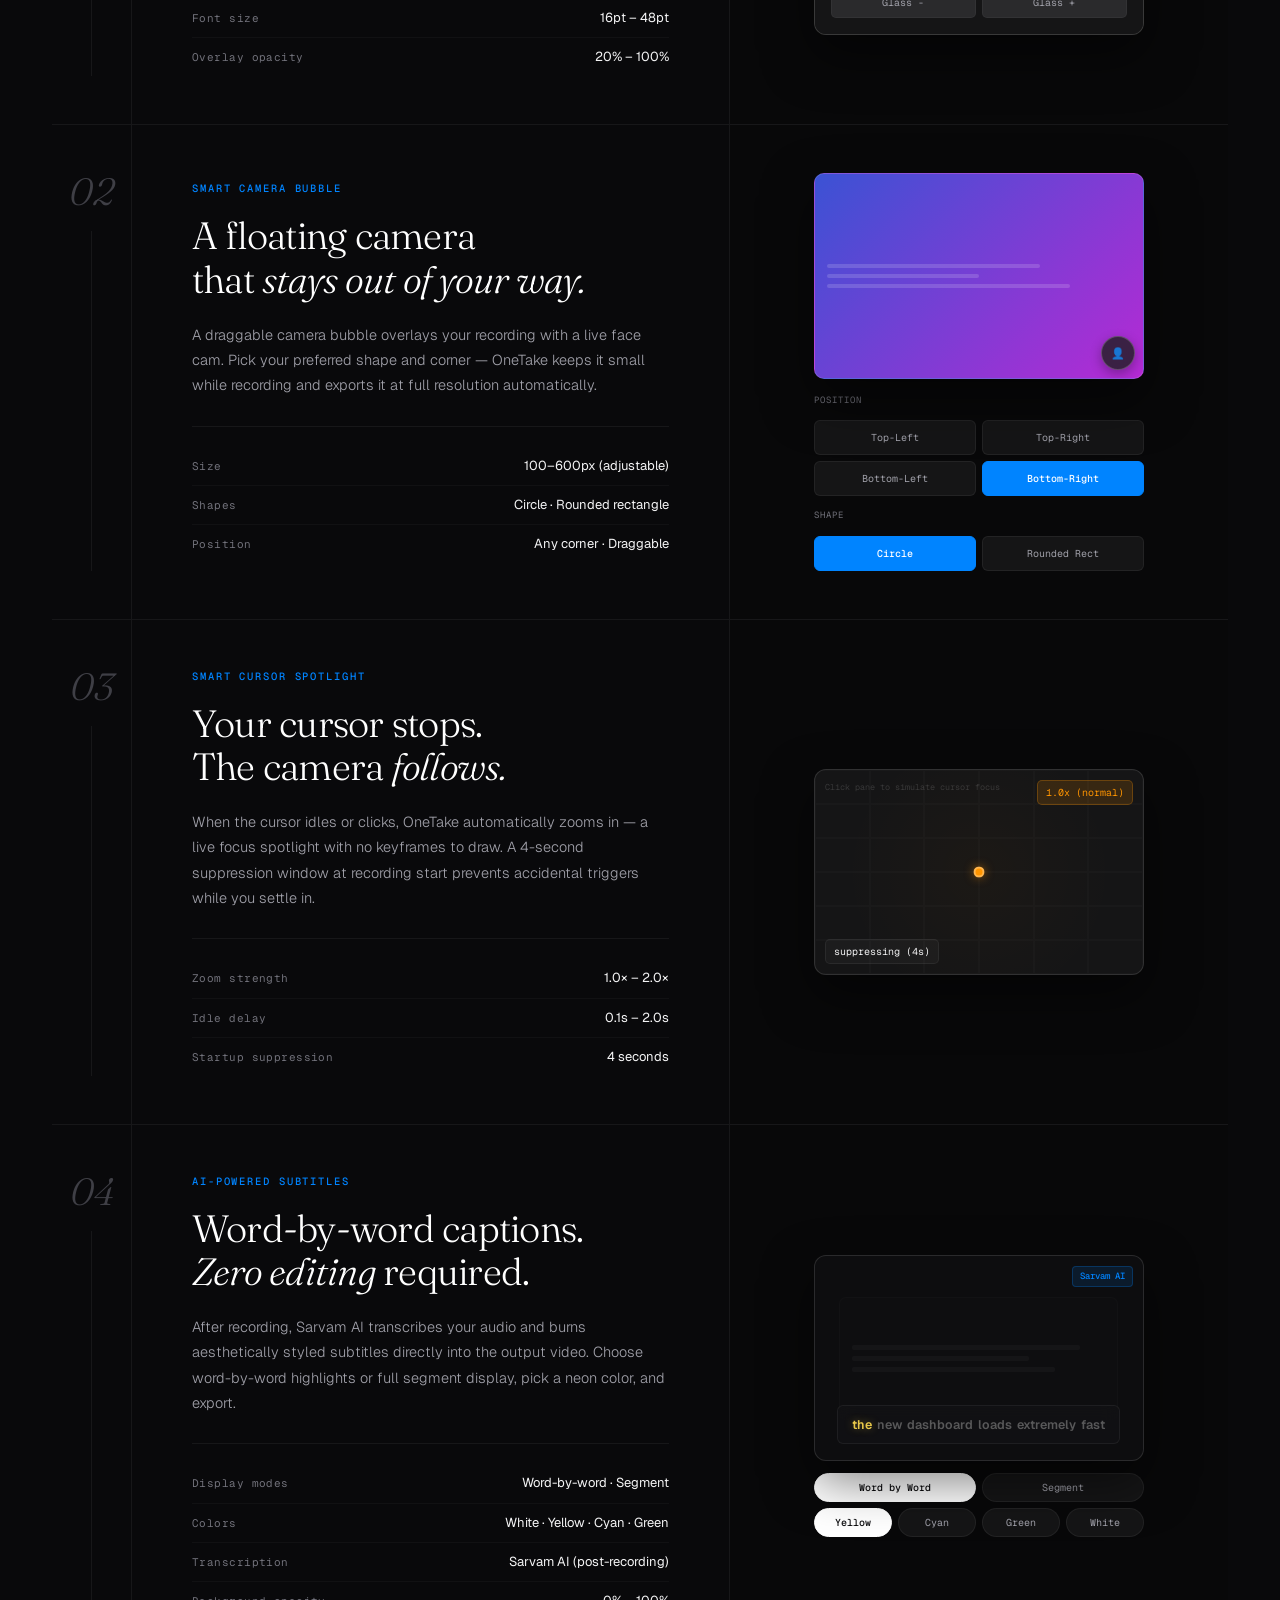
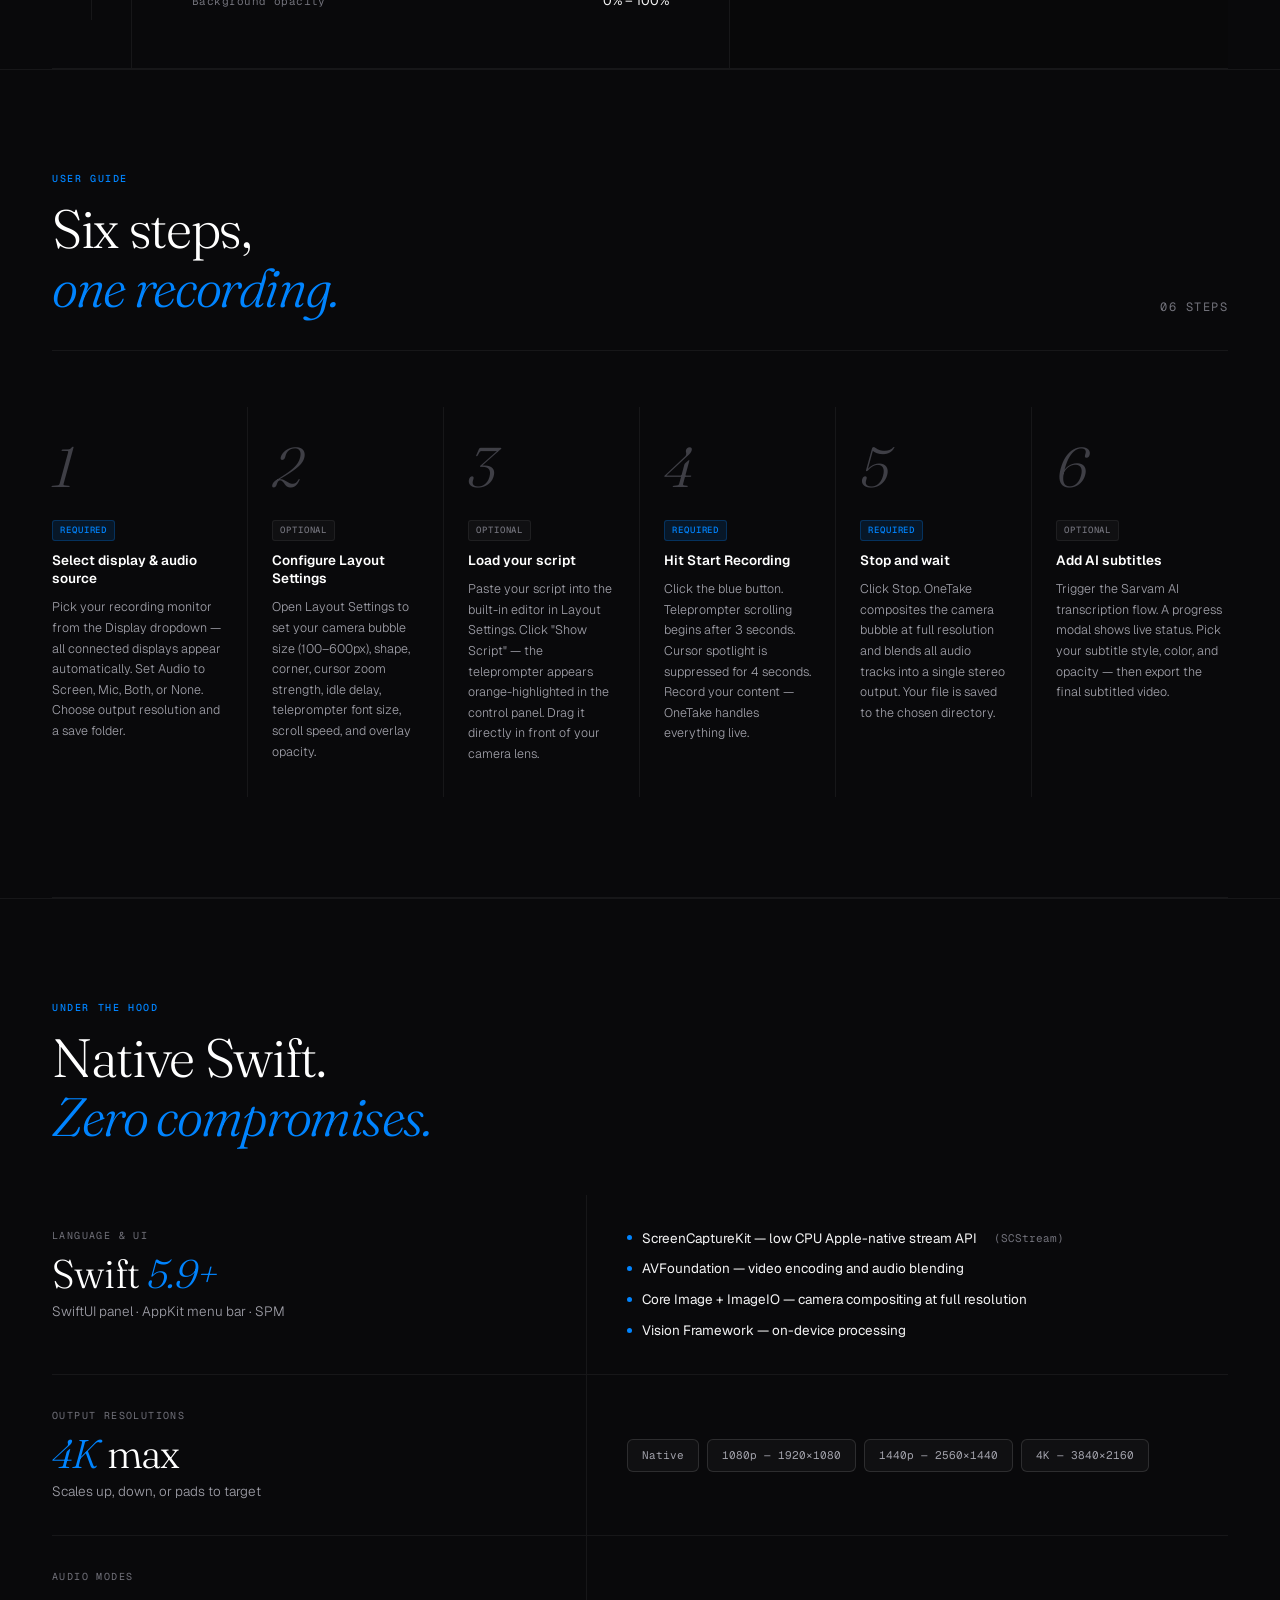
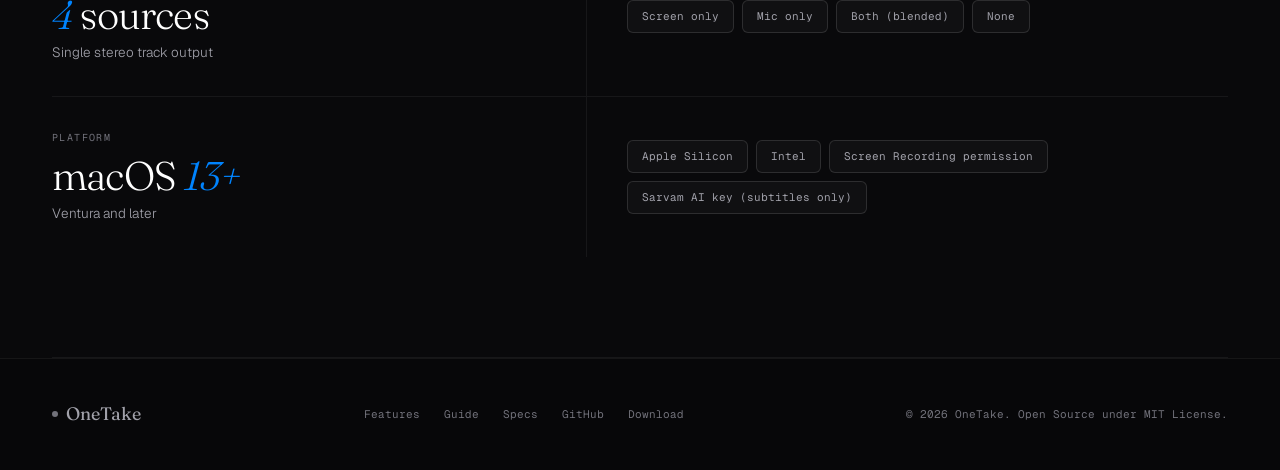
==== commit 1898f860: "Merge pull request #1 from SambhavSirohi05/vercel/vercel-web-analytics-configura-q5rn0p Add Vercel W" ====
--- a/index.html
+++ b/index.html
@@ -216,10 +216,10 @@
           <div class="v-cam-controls">
             <span class="v-cam-ctrl-label">Position</span>
             <div class="v-cam-btn-group">
+              <div class="v-cam-btn" data-cam-pos="top-left">Top-Left</div>
+              <div class="v-cam-btn" data-cam-pos="top-right">Top-Right</div>
+              <div class="v-cam-btn" data-cam-pos="bottom-left">Bottom-Left</div>
               <div class="v-cam-btn active" data-cam-pos="bottom-right">Bottom-Right</div>
-              <div class="v-cam-btn" data-cam-pos="bottom-left">Bottom-Left</div>
-              <div class="v-cam-btn" data-cam-pos="top-right">Top-Right</div>
-              <div class="v-cam-btn" data-cam-pos="top-left">Top-Left</div>
             </div>
             <span class="v-cam-ctrl-label">Shape</span>
             <div class="v-cam-btn-group">
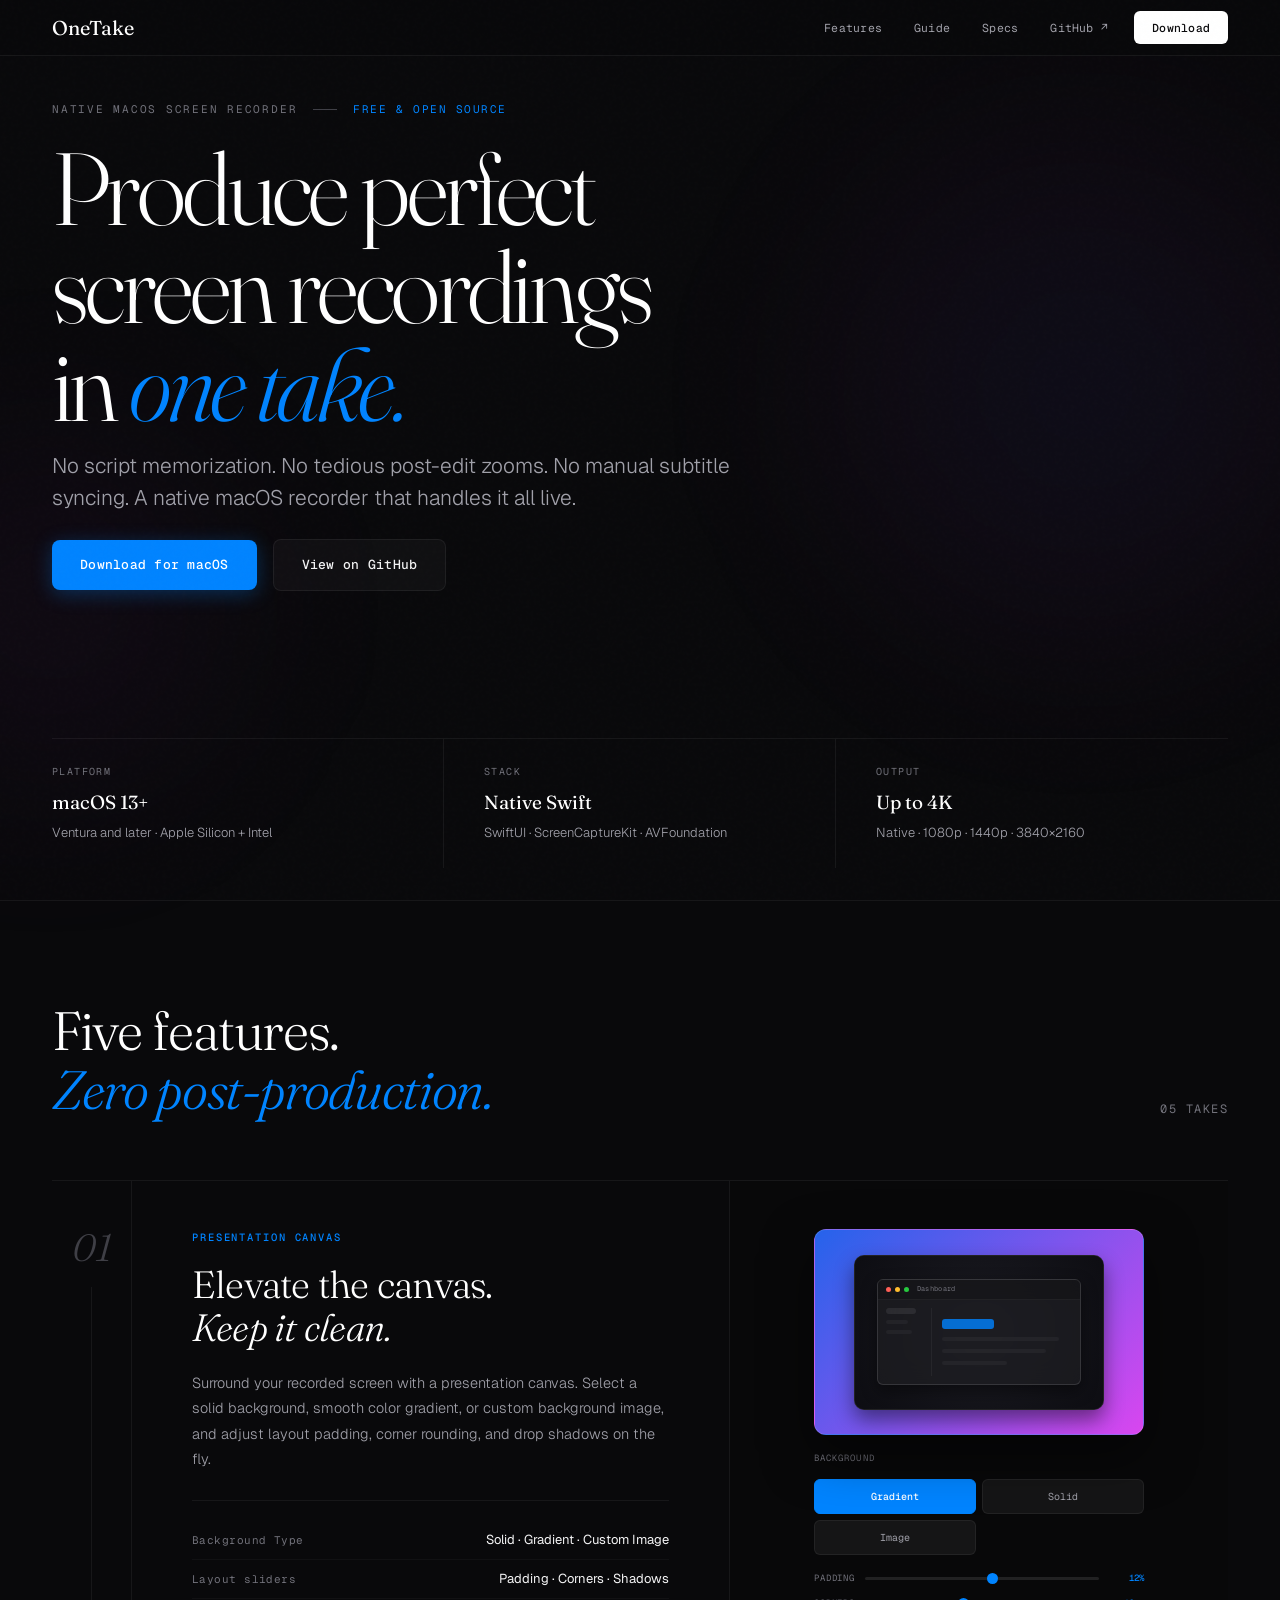
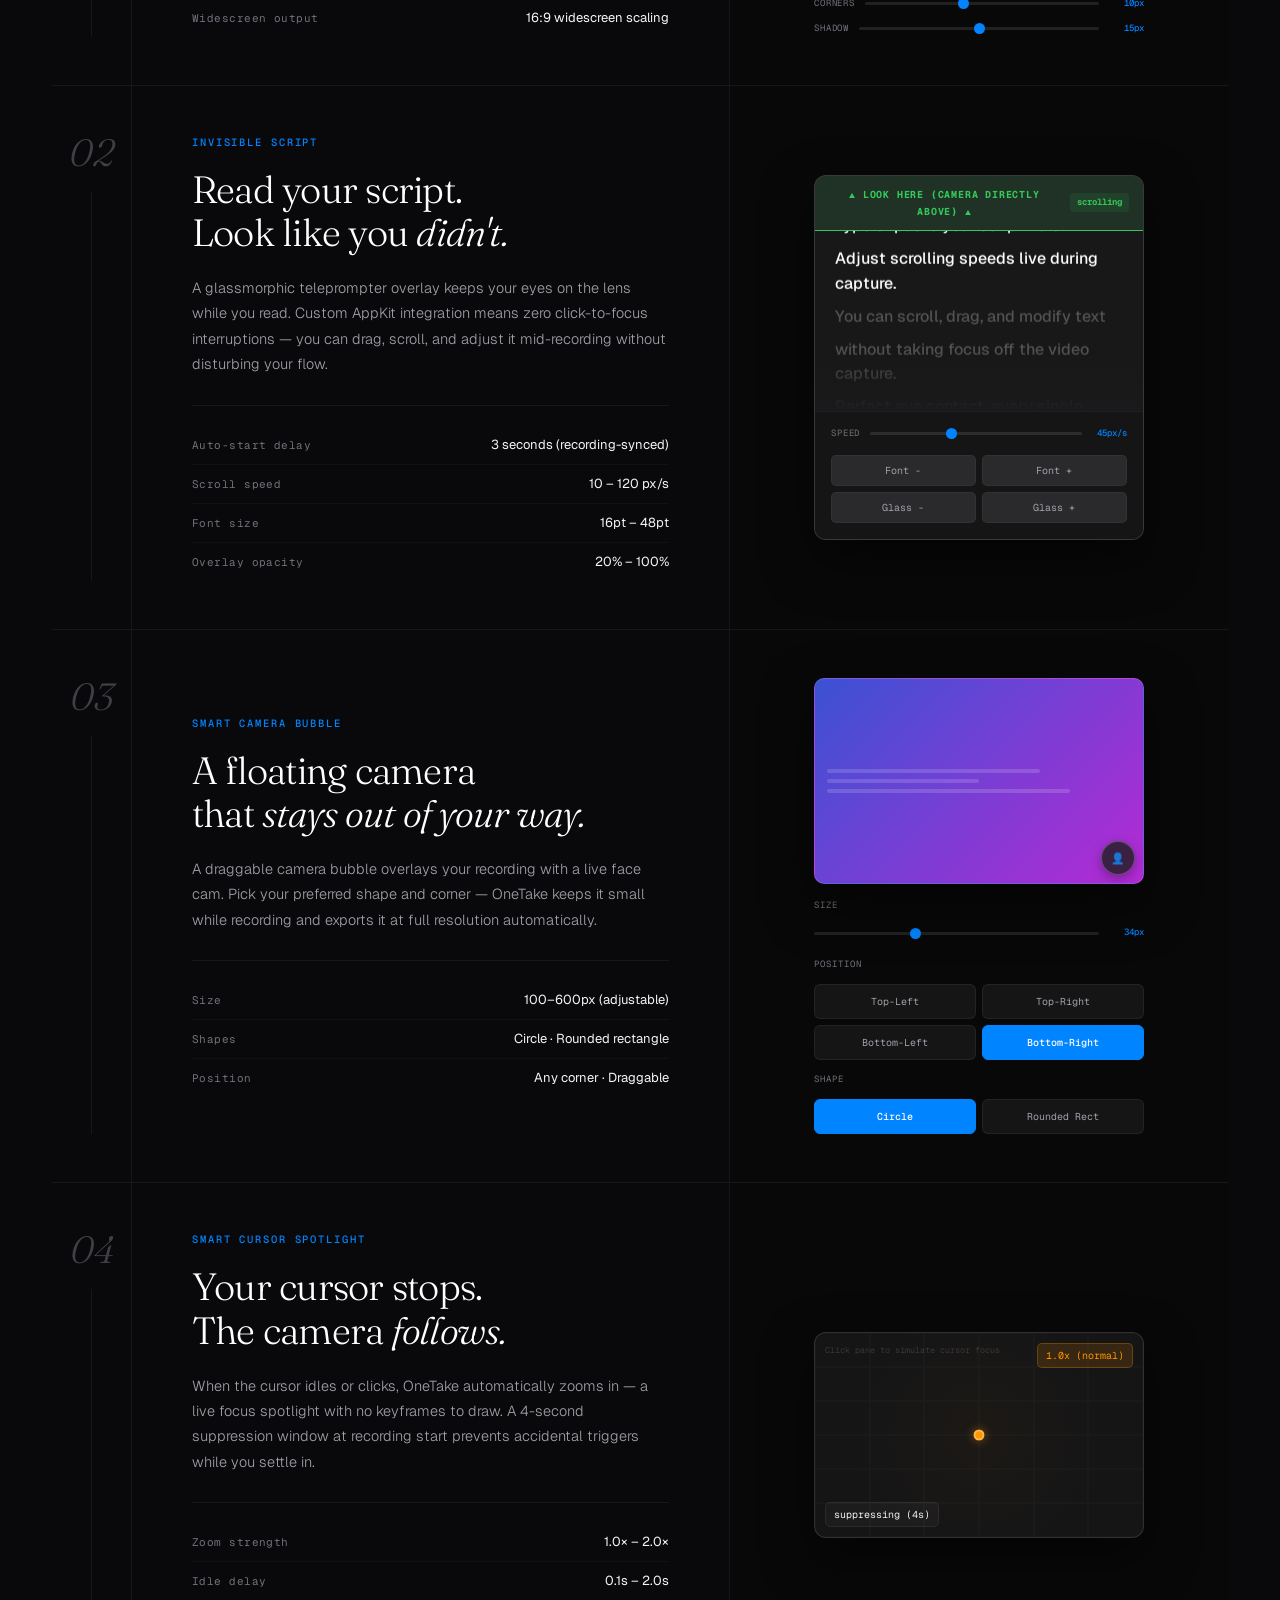
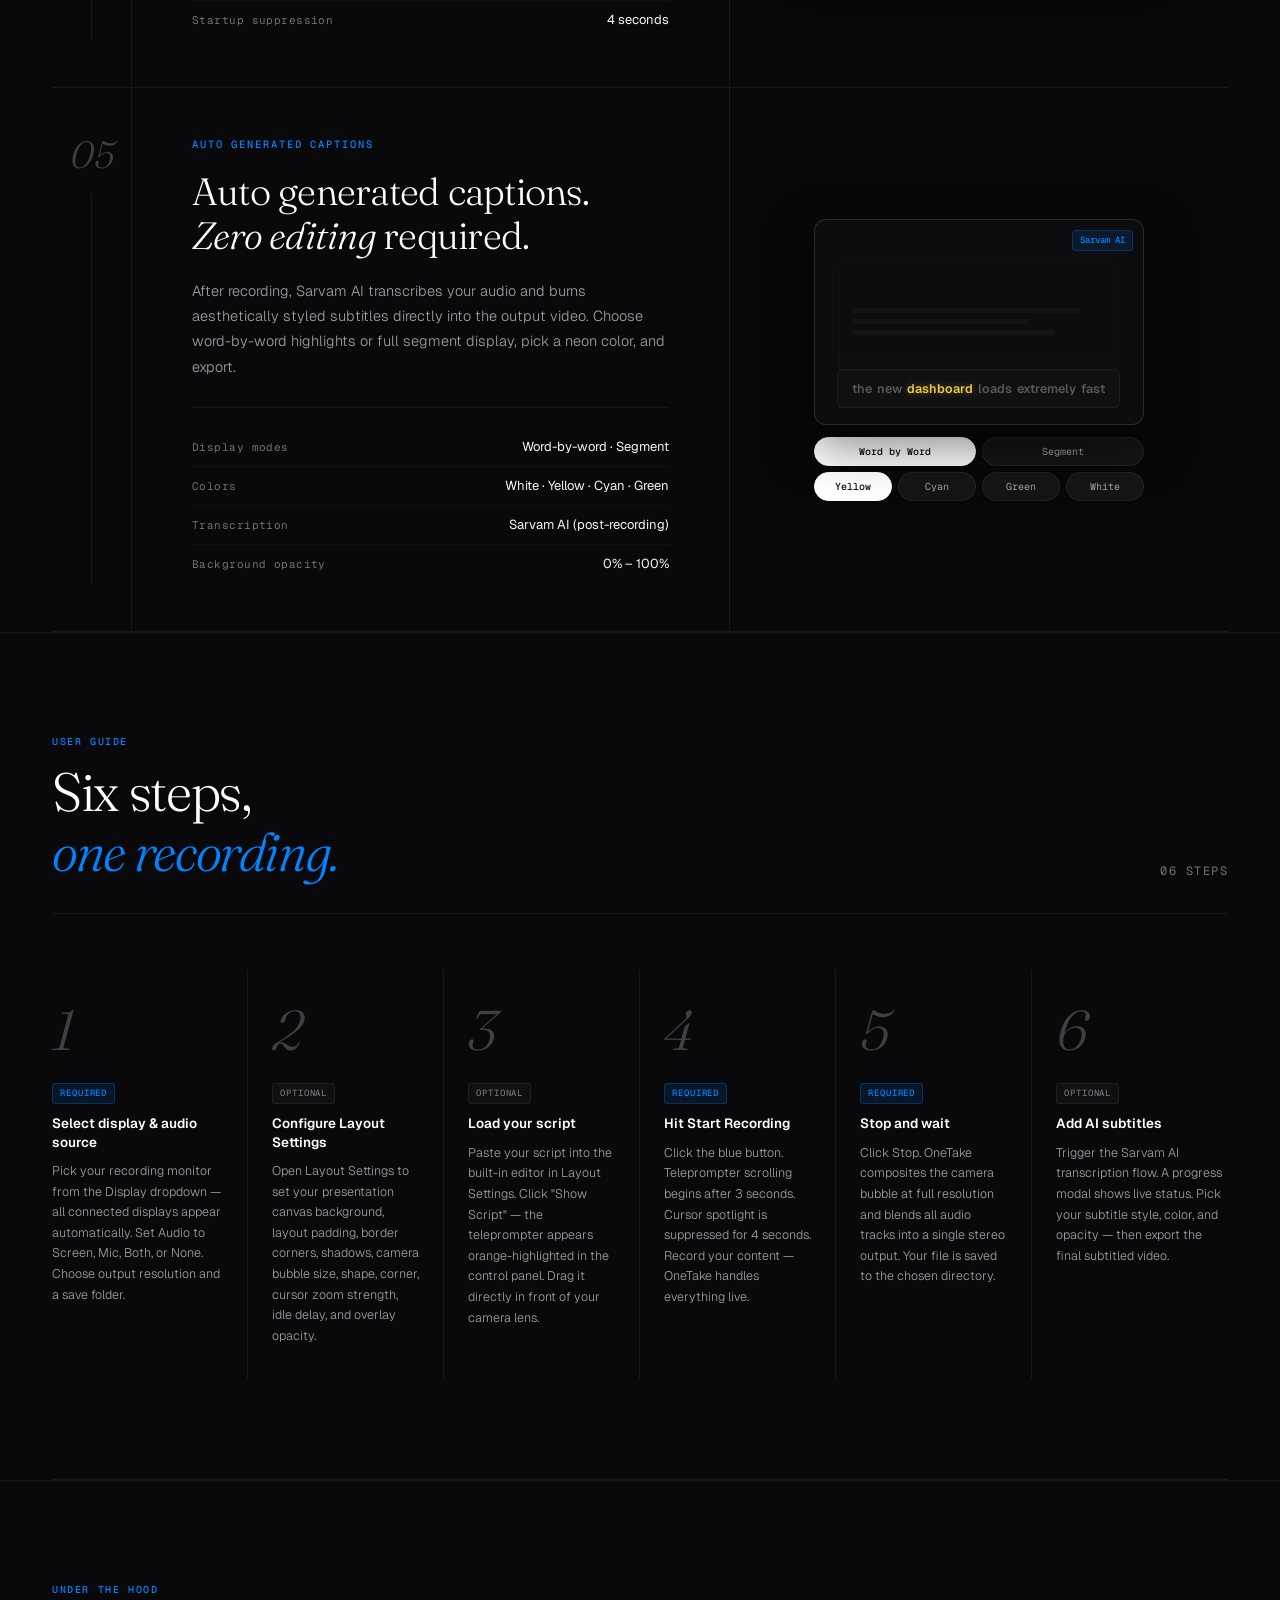
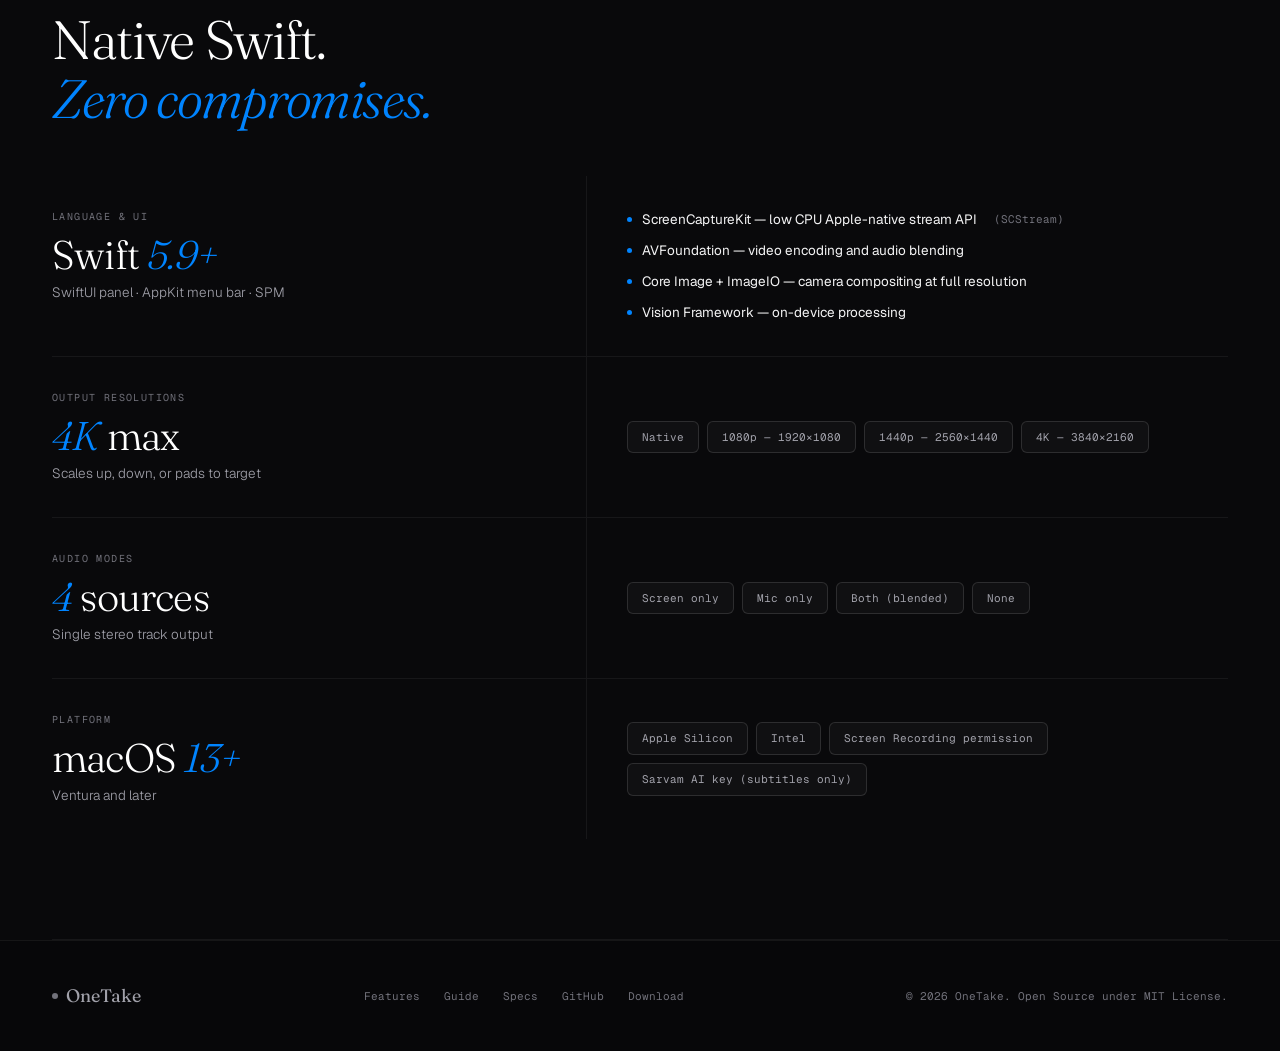
==== commit 1578f910: "feat: add camera size slider, custom black wireframe topography background, fix 0% padding leak and " ====
--- a/index.html
+++ b/index.html
@@ -15,7 +15,50 @@
   <link href="https://fonts.googleapis.com/css2?family=Fraunces:ital,opsz,wght@0,9..144,300;0,9..144,400;0,9..144,500;1,9..144,300;1,9..144,400&family=Geist:wght@300;400;500&family=Geist+Mono:wght@400;500&display=swap" rel="stylesheet">
   
   <!-- Shared Stylesheet -->
-  <link rel="stylesheet" href="style.css">
+  <link rel="stylesheet" href="style.css?v=1.2.0">
+
+  <!-- Inline Presentation Canvas Styles to bypass caching -->
+  <style>
+    .v-canvas-preview {
+      aspect-ratio: 16/10 !important;
+      border-radius: 12px !important;
+      border: 1px solid var(--border-glass-strong) !important;
+      display: block !important;
+      position: relative !important;
+      overflow: hidden !important;
+      box-shadow: var(--shadow-premium) !important;
+      width: 100% !important;
+      box-sizing: border-box !important;
+    }
+    .v-canvas-preview.padding-zero {
+      border-color: transparent !important;
+      background: transparent !important;
+      box-shadow: none !important;
+    }
+    .v-canvas-preview.bg-gradient {
+      background: linear-gradient(135deg, #2563eb 0%, #d946ef 100%) !important;
+    }
+    .v-canvas-preview.bg-solid {
+      background: #27272a !important;
+    }
+    .v-canvas-preview.bg-image {
+      background-image: url("assets/topography_bg.png?v=1.1.4") !important;
+      background-size: cover !important;
+      background-position: center !important;
+    }
+    .v-canvas-inner {
+      position: absolute !important;
+      background: #09090b !important;
+      border: 1px solid rgba(255, 255, 255, 0.1) !important;
+      display: flex !important;
+      align-items: center !important;
+      justify-content: center !important;
+      box-shadow: 0 10px 20px rgba(0, 0, 0, 0.45) !important;
+      box-sizing: border-box !important;
+      overflow: hidden !important;
+      transition: top 0.2s ease, left 0.2s ease, right 0.2s ease, bottom 0.2s ease, border-radius 0.2s ease, box-shadow 0.2s ease !important;
+    }
+  </style>
 
   <!-- Vercel Web Analytics -->
   <script>
@@ -45,7 +88,6 @@
 
   <!-- HERO -->
   <section class="hero" id="home">
-    <div class="hero-bg-num" aria-hidden="true">1</div>
 
     <div class="hero-eyebrow">
       <span class="take-num">Native macOS Screen Recorder</span>
@@ -93,14 +135,116 @@
   <div class="ruled-section" id="features">
 
     <div class="takes-header">
-      <h2 class="takes-heading">Four features.<br><em>Zero post-production.</em></h2>
-      <span class="takes-count">04 TAKES</span>
-    </div>
-
-    <!-- TAKE 01: Teleprompter -->
+      <h2 class="takes-heading">Five features.<br><em>Zero post-production.</em></h2>
+      <span class="takes-count">05 TAKES</span>
+    </div>
+
+    <!-- TAKE 01: Presentation Canvas -->
+    <div class="take" id="take-canvas">
+      <div class="take-index">
+        <span class="take-n">01</span>
+        <div class="take-line"></div>
+      </div>
+      <div class="take-copy">
+        <div class="take-kicker">Presentation Canvas</div>
+        <h3 class="take-title">Elevate the canvas.<br><em>Keep it clean.</em></h3>
+        <p class="take-desc">Surround your recorded screen with a presentation canvas. Select a solid background, smooth color gradient, or custom background image, and adjust layout padding, corner rounding, and drop shadows on the fly.</p>
+        <div class="take-specs">
+          <div class="ts-row">
+            <span class="ts-key">Background Type</span>
+            <span class="ts-val">Solid · Gradient · Custom Image</span>
+          </div>
+          <div class="ts-row">
+            <span class="ts-key">Layout sliders</span>
+            <span class="ts-val">Padding · Corners · Shadows</span>
+          </div>
+          <div class="ts-row">
+            <span class="ts-key">Widescreen output</span>
+            <span class="ts-val">16:9 widescreen scaling</span>
+          </div>
+        </div>
+      </div>
+      
+      <!-- Interactive Canvas visual -->
+      <div class="take-vis">
+        <div class="v-canvas-showcase">
+          <div class="v-canvas-preview bg-gradient" id="canvasPreview">
+            <div class="v-canvas-inner" id="canvasInner">
+              <!-- Mock macOS desktop UI inside screen recording -->
+              <div class="v-canvas-screen-content">
+                <!-- Mac App window -->
+                <div class="v-canvas-app-window">
+                  <div class="v-canvas-win-header">
+                    <div class="v-canvas-dots">
+                      <span class="v-win-dot red"></span>
+                      <span class="v-win-dot yellow"></span>
+                      <span class="v-win-dot green"></span>
+                    </div>
+                    <div class="v-canvas-tab">Dashboard</div>
+                  </div>
+                  <div class="v-canvas-win-body">
+                    <!-- Simple sidebar & grid layout mockup -->
+                    <div style="display: flex; gap: 10px; width: 100%; height: 100%;">
+                      <div style="width: 25%; display: flex; flex-direction: column; gap: 6px; border-right: 1px solid rgba(255,255,255,0.05); padding-right: 8px;">
+                        <div style="height: 6px; width: 80%; background: rgba(255,255,255,0.08); border-radius: 3px;"></div>
+                        <div style="height: 4px; width: 60%; background: rgba(255,255,255,0.04); border-radius: 2px;"></div>
+                        <div style="height: 4px; width: 70%; background: rgba(255,255,255,0.04); border-radius: 2px;"></div>
+                      </div>
+                      <div style="flex: 1; display: flex; flex-direction: column; gap: 8px; justify-content: center;">
+                        <div style="height: 10px; width: 40%; background: var(--accent-blue); opacity: 0.8; border-radius: 3px;"></div>
+                        <div style="height: 4px; width: 90%; background: rgba(255,255,255,0.04); border-radius: 2px;"></div>
+                        <div style="height: 4px; width: 80%; background: rgba(255,255,255,0.04); border-radius: 2px;"></div>
+                        <div style="height: 4px; width: 50%; background: rgba(255,255,255,0.04); border-radius: 2px;"></div>
+                      </div>
+                    </div>
+                  </div>
+                </div>
+              </div>
+            </div>
+          </div>
+          
+          <div class="v-canvas-controls">
+            <span class="v-cam-ctrl-label">Background</span>
+            <div class="v-cam-btn-group">
+              <div class="v-cam-btn active" data-canvas-bg="gradient">Gradient</div>
+              <div class="v-cam-btn" data-canvas-bg="solid">Solid</div>
+              <div class="v-cam-btn" data-canvas-bg="image">Image</div>
+            </div>
+            
+            <div class="v-canvas-sliders">
+              <div class="vtc-row">
+                <span class="vtc-label">PADDING</span>
+                <div class="vtc-track vtc-slider-container">
+                  <input type="range" id="canvasPaddingSlider" class="vtc-slider" min="0" max="22" value="12">
+                </div>
+                <span class="vtc-val" id="canvasPaddingVal">12%</span>
+              </div>
+              
+              <div class="vtc-row">
+                <span class="vtc-label">CORNERS</span>
+                <div class="vtc-track vtc-slider-container">
+                  <input type="range" id="canvasCornersSlider" class="vtc-slider" min="0" max="24" value="10">
+                </div>
+                <span class="vtc-val" id="canvasCornersVal">10px</span>
+              </div>
+              
+              <div class="vtc-row">
+                <span class="vtc-label">SHADOW</span>
+                <div class="vtc-track vtc-slider-container">
+                  <input type="range" id="canvasShadowSlider" class="vtc-slider" min="0" max="30" value="15">
+                </div>
+                <span class="vtc-val" id="canvasShadowVal">15px</span>
+              </div>
+            </div>
+          </div>
+        </div>
+      </div>
+    </div>
+
+    <!-- TAKE 02: Teleprompter -->
     <div class="take" id="take-teleprompter">
       <div class="take-index">
-        <span class="take-n">01</span>
+        <span class="take-n">02</span>
         <div class="take-line"></div>
       </div>
       <div class="take-copy">
@@ -174,10 +318,10 @@
       </div>
     </div>
 
-    <!-- TAKE 02: Camera -->
+    <!-- TAKE 03: Camera -->
     <div class="take" id="take-camera">
       <div class="take-index">
-        <span class="take-n">02</span>
+        <span class="take-n">03</span>
         <div class="take-line"></div>
       </div>
       <div class="take-copy">
@@ -214,6 +358,14 @@
           </div>
           
           <div class="v-cam-controls">
+            <span class="v-cam-ctrl-label">Size</span>
+            <div class="vtc-row" style="margin-bottom: 4px; width: 100%;">
+              <div class="vtc-track vtc-slider-container" style="margin-left: 0;">
+                <input type="range" id="camSizeSlider" class="vtc-slider" min="20" max="60" value="34">
+              </div>
+              <span class="vtc-val" id="camSizeVal">34px</span>
+            </div>
+
             <span class="v-cam-ctrl-label">Position</span>
             <div class="v-cam-btn-group">
               <div class="v-cam-btn" data-cam-pos="top-left">Top-Left</div>
@@ -231,10 +383,10 @@
       </div>
     </div>
 
-    <!-- TAKE 03: Cursor -->
+    <!-- TAKE 04: Cursor -->
     <div class="take" id="take-cursor">
       <div class="take-index">
-        <span class="take-n">03</span>
+        <span class="take-n">04</span>
         <div class="take-line"></div>
       </div>
       <div class="take-copy">
@@ -284,15 +436,15 @@
       </div>
     </div>
 
-    <!-- TAKE 04: Subtitles -->
+    <!-- TAKE 05: Subtitles -->
     <div class="take" id="take-subtitles">
       <div class="take-index">
-        <span class="take-n">04</span>
+        <span class="take-n">05</span>
         <div class="take-line"></div>
       </div>
       <div class="take-copy">
-        <div class="take-kicker">AI-Powered Subtitles</div>
-        <h3 class="take-title">Word-by-word captions.<br><em>Zero editing</em> required.</h3>
+        <div class="take-kicker">Auto Generated Captions</div>
+        <h3 class="take-title">Auto generated captions.<br><em>Zero editing</em> required.</h3>
         <p class="take-desc">After recording, Sarvam AI transcribes your audio and burns aesthetically styled subtitles directly into the output video. Choose word-by-word highlights or full segment display, pick a neon color, and export.</p>
         <div class="take-specs">
           <div class="ts-row">
@@ -375,7 +527,7 @@
           <div class="gs-num">2</div>
           <div class="gs-tag gst-opt">Optional</div>
           <div class="gs-title">Configure Layout Settings</div>
-          <div class="gs-desc">Open Layout Settings to set your camera bubble size (100–600px), shape, corner, cursor zoom strength, idle delay, teleprompter font size, scroll speed, and overlay opacity.</div>
+          <div class="gs-desc">Open Layout Settings to set your presentation canvas background, layout padding, border corners, shadows, camera bubble size, shape, corner, cursor zoom strength, idle delay, and overlay opacity.</div>
         </div>
         <div class="gs-col">
           <div class="gs-num">3</div>
@@ -498,6 +650,6 @@
   </footer>
 
   <!-- Scripts -->
-  <script src="main.js"></script>
+  <script src="main.js?v=1.2.0"></script>
 </body>
 </html>
--- a/style.css
+++ b/style.css
@@ -1318,6 +1318,141 @@
   font-weight: 500;
 }
 
+/* ── VIS: PRESENTATION CANVAS ── */
+.v-canvas-showcase {
+  width: 100%;
+  max-width: 330px;
+  display: flex;
+  flex-direction: column;
+  gap: 16px;
+}
+
+.v-canvas-preview {
+  aspect-ratio: 16/10;
+  border-radius: 12px;
+  border: 1px solid var(--border-glass-strong);
+  display: block; /* Changed from flex to block to allow absolute children */
+  position: relative;
+  overflow: hidden;
+  box-shadow: var(--shadow-premium);
+  transition: background 0.3s ease;
+  box-sizing: border-box;
+  width: 100%;
+}
+.v-canvas-preview.padding-zero {
+  border-color: transparent;
+  background: transparent;
+  box-shadow: none;
+}
+
+/* Background Types */
+.v-canvas-preview.bg-gradient {
+  background: linear-gradient(135deg, #2563eb 0%, #d946ef 100%);
+}
+
+.v-canvas-preview.bg-solid {
+  background: #27272a;
+}
+
+.v-canvas-preview.bg-image {
+  background-image: url("assets/topography_bg.png?v=1.1.4");
+  background-size: cover;
+  background-position: center;
+}
+
+.v-canvas-inner {
+  position: absolute; /* Set to absolute to dynamically scale via top/left/right/bottom values */
+  top: 12%;
+  left: 12%;
+  right: 12%;
+  bottom: 12%;
+  background: #09090b;
+  border: 1px solid rgba(255, 255, 255, 0.1);
+  display: flex;
+  align-items: center;
+  justify-content: center;
+  box-shadow: 0 10px 20px rgba(0, 0, 0, 0.45);
+  box-sizing: border-box;
+  overflow: hidden;
+  transition: top 0.2s ease, left 0.2s ease, right 0.2s ease, bottom 0.2s ease, border-radius 0.2s ease, box-shadow 0.2s ease;
+}
+
+.v-canvas-screen-content {
+  width: 100%;
+  height: 100%;
+  padding: 10px;
+  box-sizing: border-box;
+  background: radial-gradient(circle at center, #1b1b22 0%, #0d0d12 100%);
+  display: flex;
+  align-items: center;
+  justify-content: center;
+}
+
+.v-canvas-app-window {
+  width: 90%;
+  height: 80%;
+  background: rgba(30, 30, 35, 0.7);
+  backdrop-filter: blur(12px);
+  border: 1px solid rgba(255, 255, 255, 0.12);
+  border-radius: 6px;
+  box-shadow: 0 6px 16px rgba(0, 0, 0, 0.45);
+  display: flex;
+  flex-direction: column;
+}
+
+.v-canvas-win-header {
+  height: 20px;
+  padding: 0 8px;
+  background: rgba(0, 0, 0, 0.2);
+  border-bottom: 1px solid rgba(255, 255, 255, 0.05);
+  display: flex;
+  align-items: center;
+  gap: 8px;
+}
+
+.v-canvas-dots {
+  display: flex;
+  gap: 4px;
+}
+
+.v-win-dot {
+  width: 5px;
+  height: 5px;
+  border-radius: 50%;
+  display: inline-block;
+}
+.v-win-dot.red { background: #ff5f56; }
+.v-win-dot.yellow { background: #ffbd2e; }
+.v-win-dot.green { background: #27c93f; }
+
+.v-canvas-tab {
+  font-family: var(--ff-mono);
+  font-size: 7px;
+  color: var(--ink-muted);
+  letter-spacing: 0.05em;
+}
+
+.v-canvas-win-body {
+  flex: 1;
+  padding: 8px;
+  display: flex;
+  flex-direction: column;
+  justify-content: center;
+}
+
+.v-canvas-controls {
+  display: flex;
+  flex-direction: column;
+  gap: 12px;
+}
+
+.v-canvas-sliders {
+  display: flex;
+  flex-direction: column;
+  gap: 10px;
+  margin-top: 4px;
+}
+
 
 /* ── GUIDE ── */
 .guide-section {
@@ -1528,9 +1663,9 @@
 
 .dl-page-container {
   padding: 64px 52px;
-  display: grid;
-  grid-template-columns: 1.25fr 1fr;
-  gap: 64px;
+  display: flex;
+  flex-direction: column;
+  gap: 48px;
   position: relative;
   z-index: 1;
 }
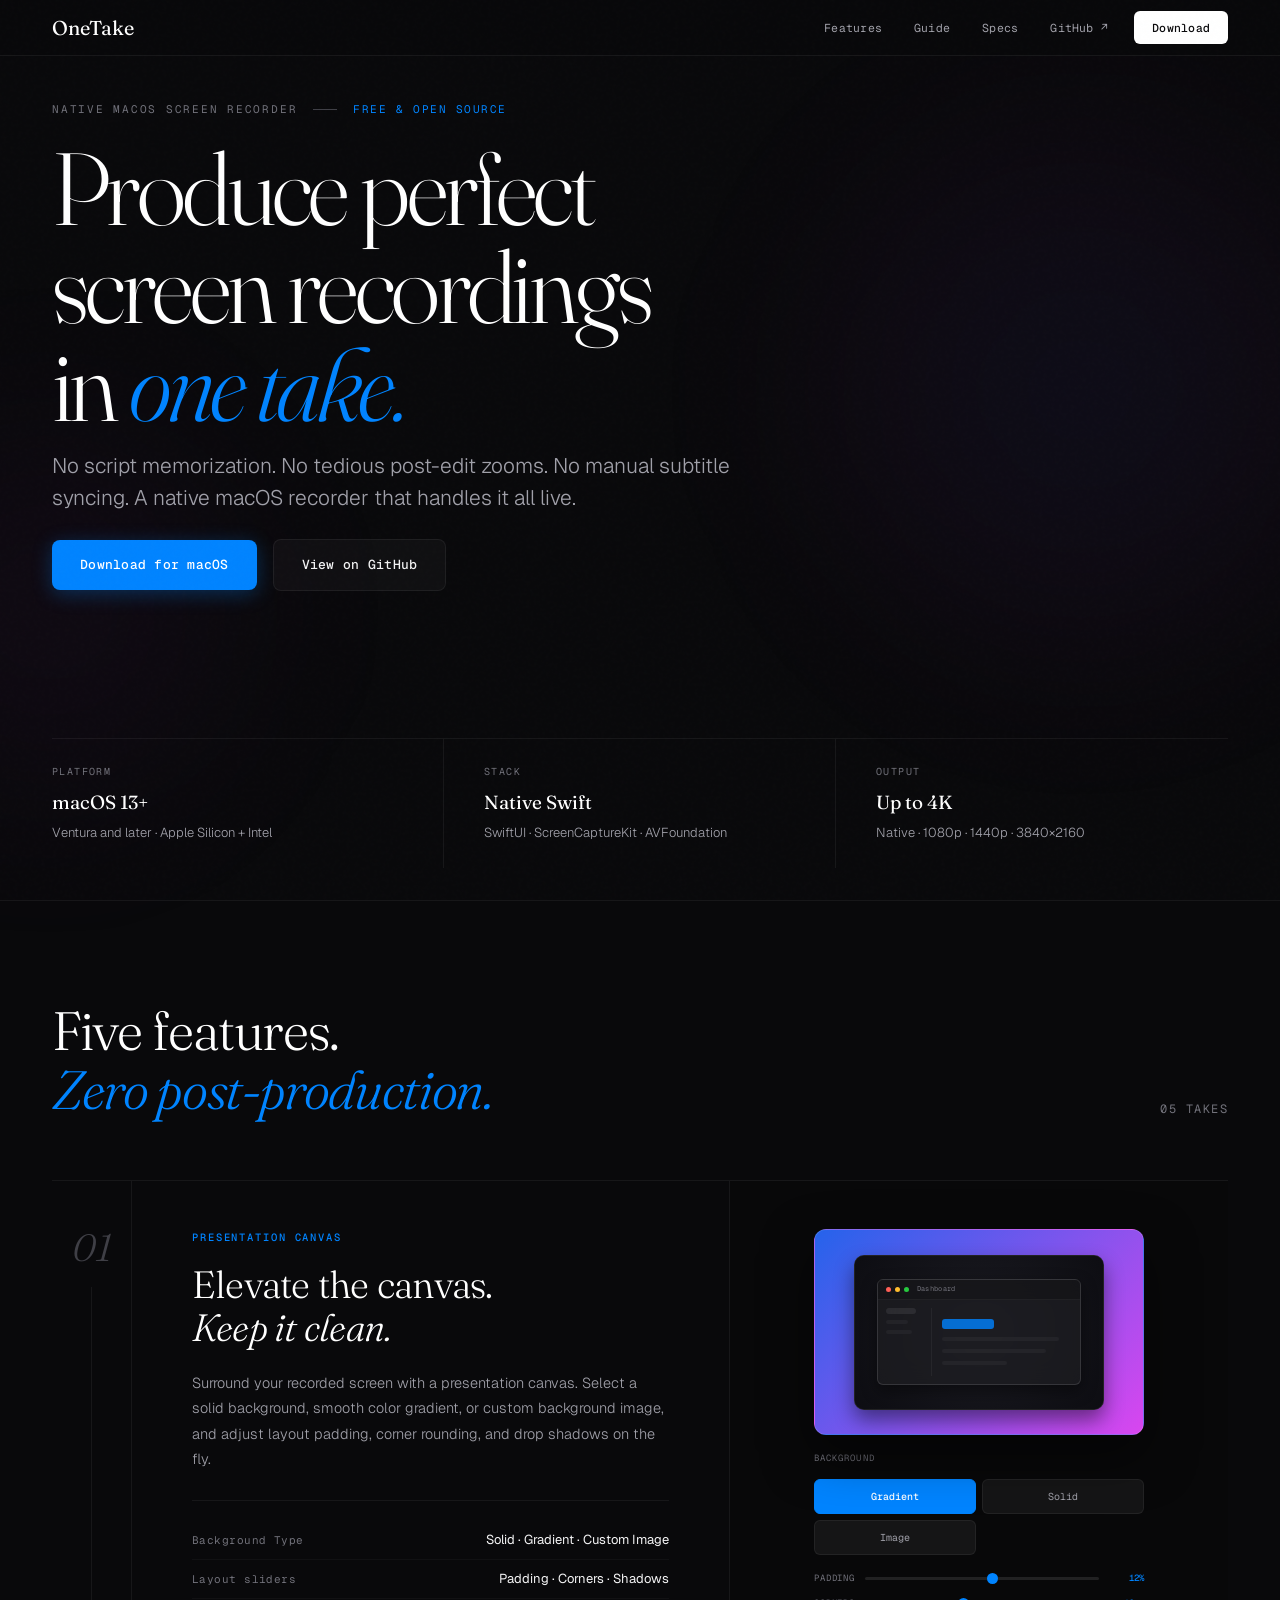
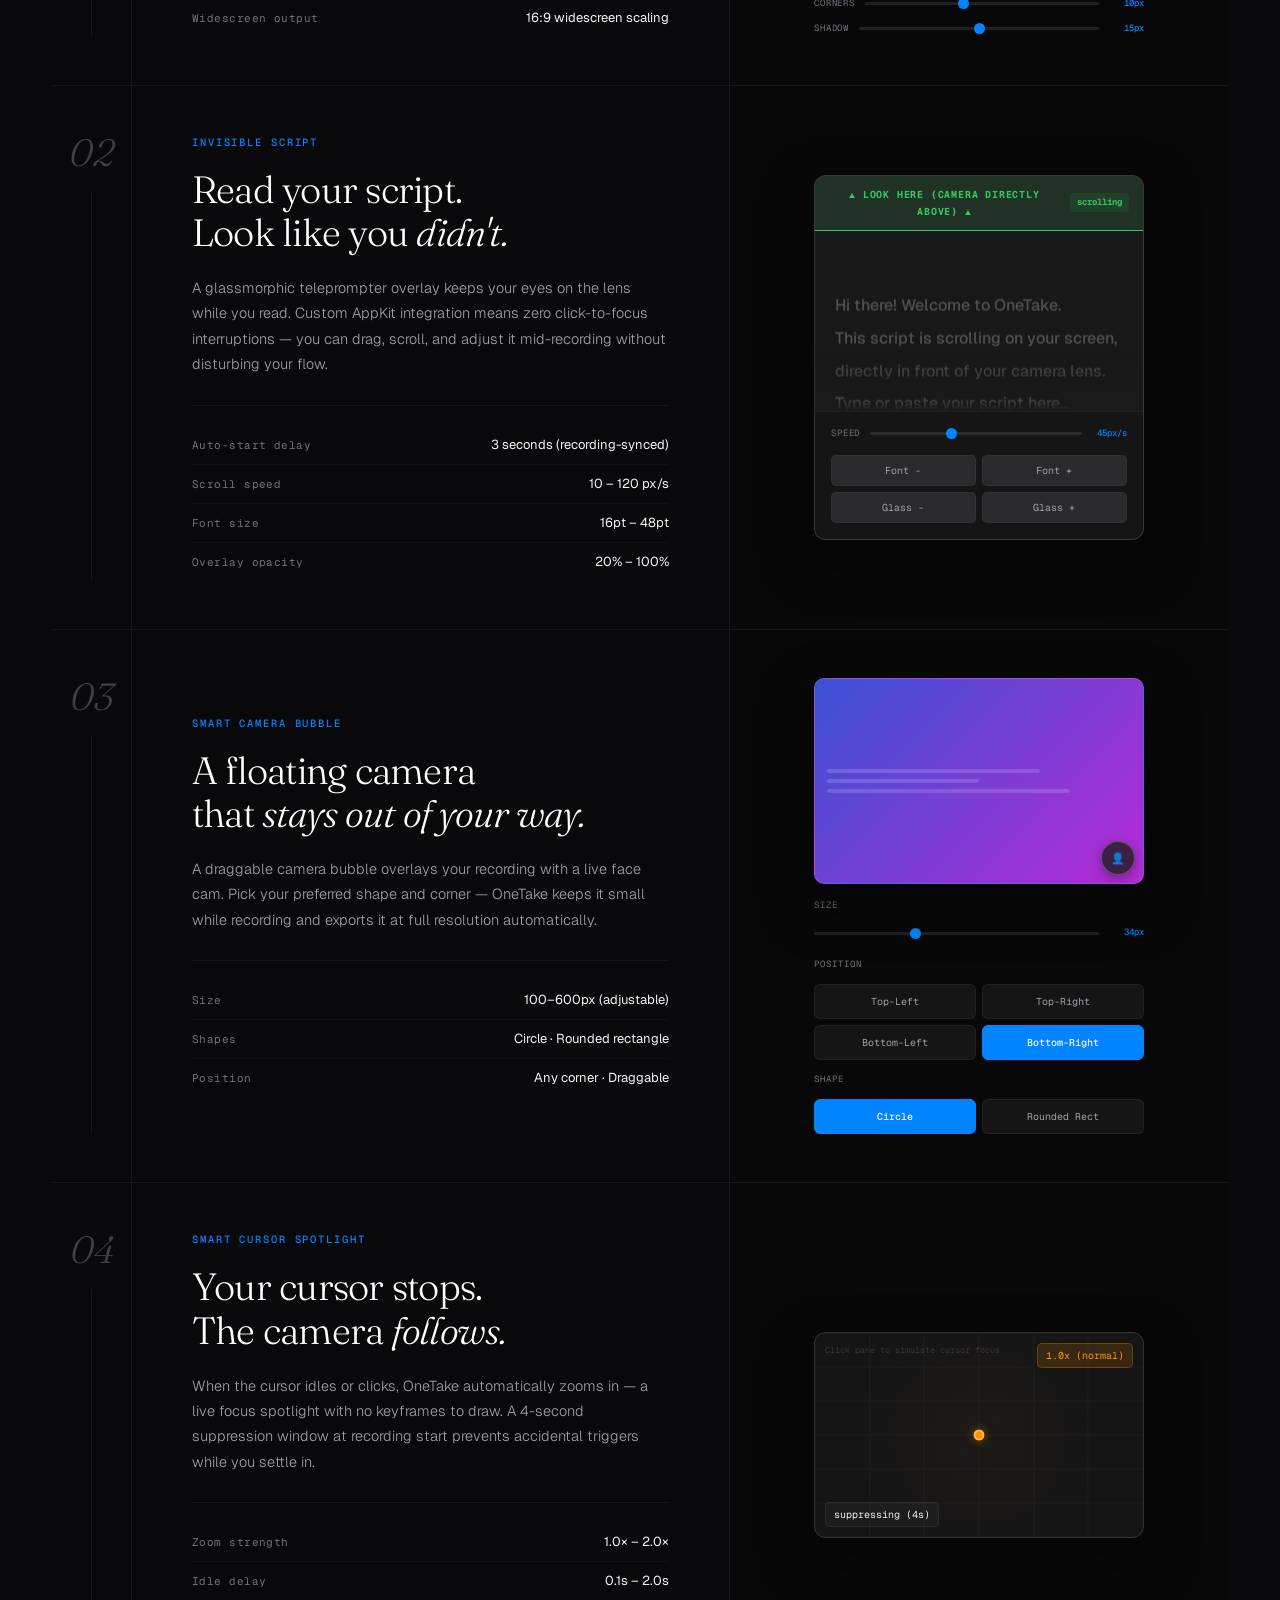
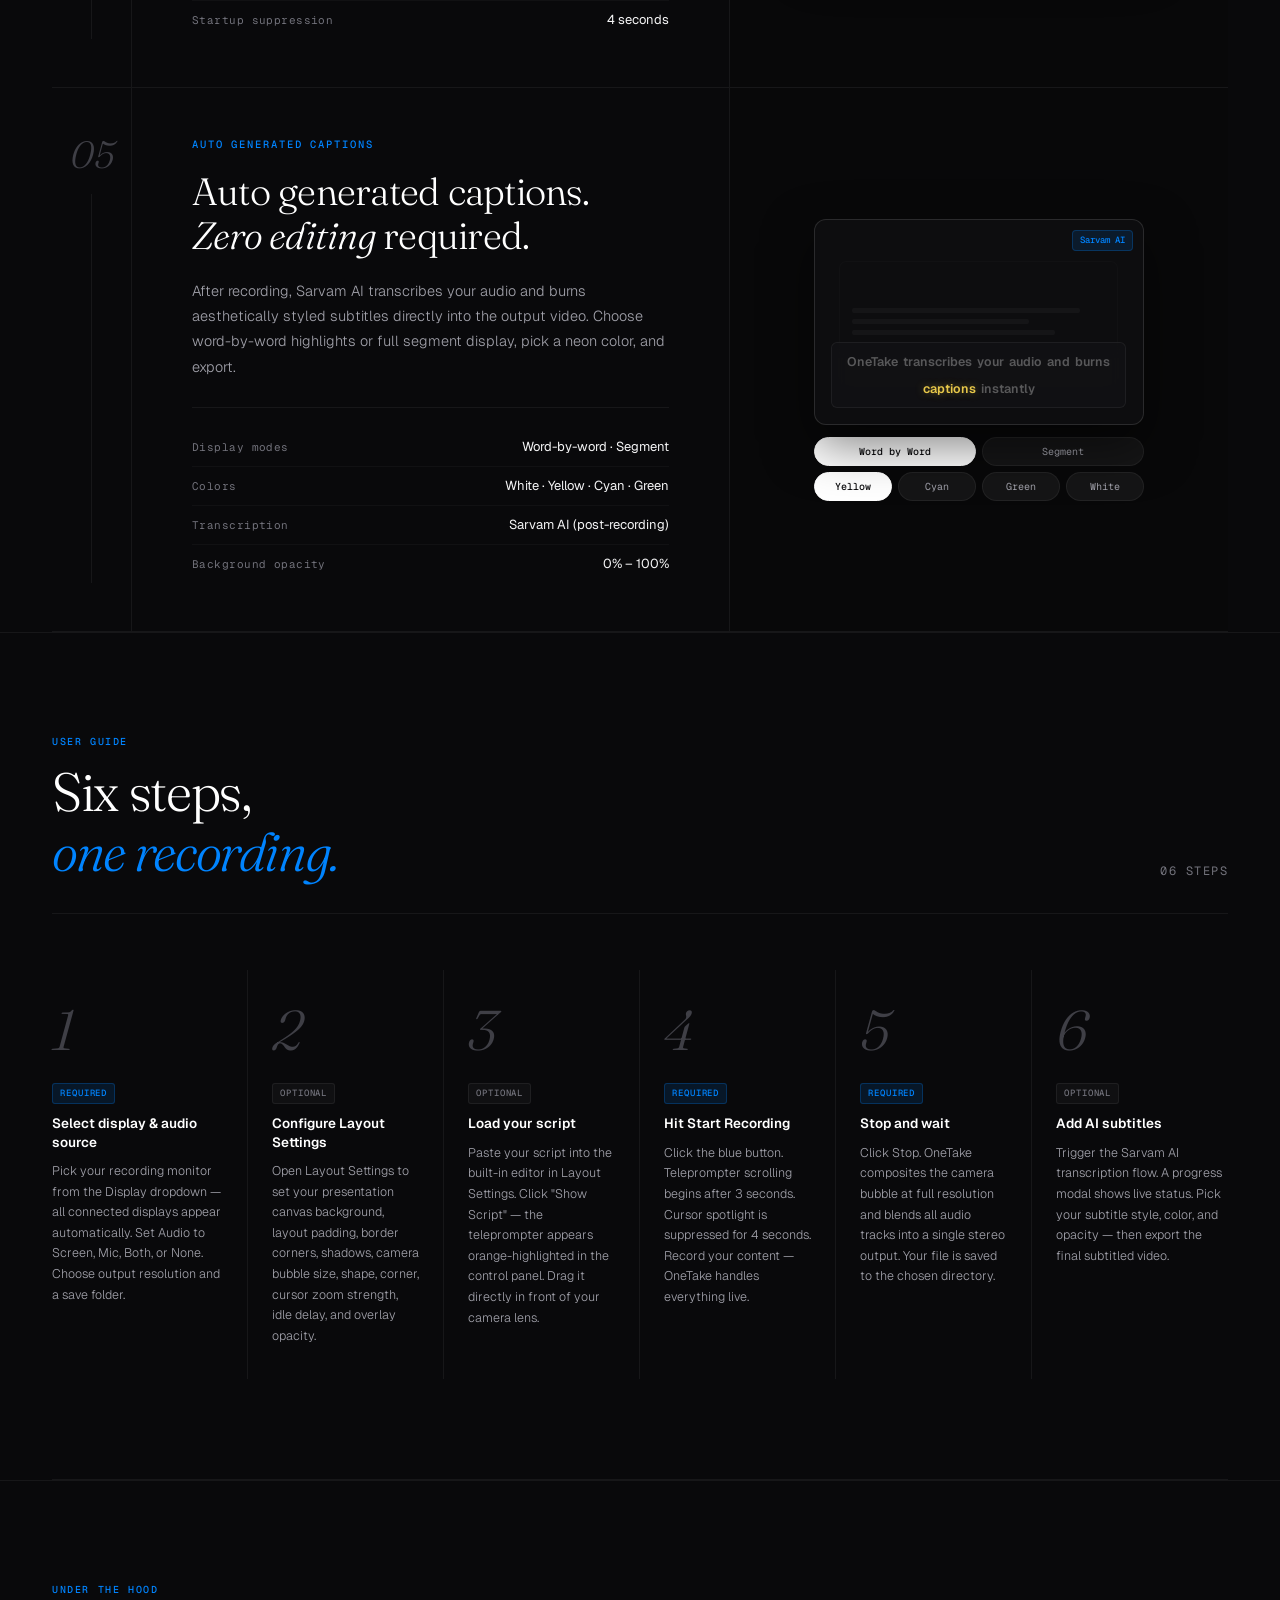
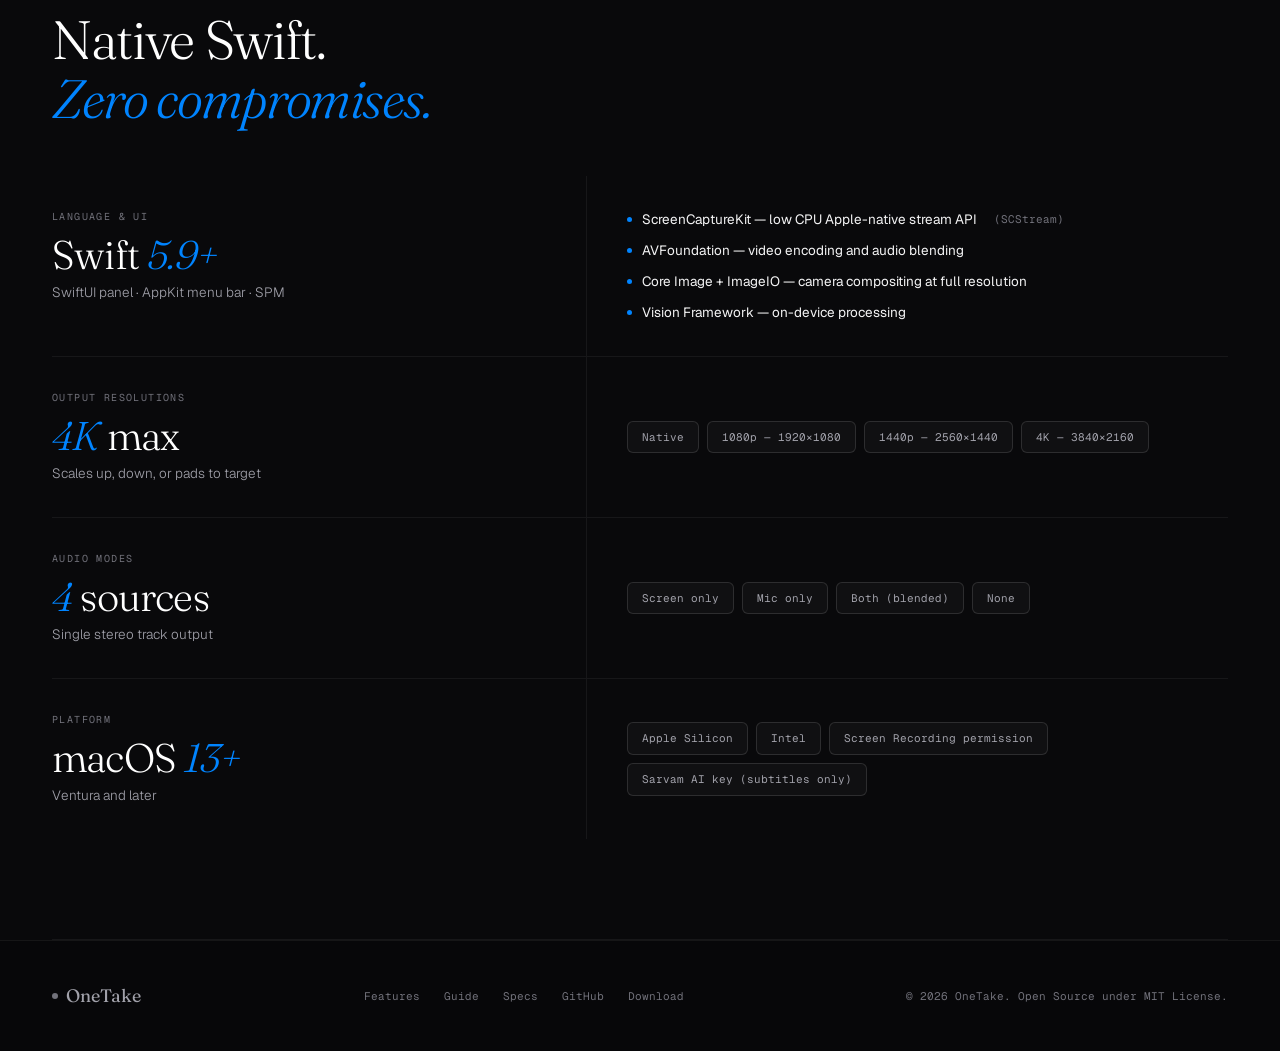
==== commit bc4e911f: "style: update AI subtitle mockup text to be product-focused" ====
--- a/index.html
+++ b/index.html
@@ -15,7 +15,7 @@
   <link href="https://fonts.googleapis.com/css2?family=Fraunces:ital,opsz,wght@0,9..144,300;0,9..144,400;0,9..144,500;1,9..144,300;1,9..144,400&family=Geist:wght@300;400;500&family=Geist+Mono:wght@400;500&display=swap" rel="stylesheet">
   
   <!-- Shared Stylesheet -->
-  <link rel="stylesheet" href="style.css?v=1.2.0">
+  <link rel="stylesheet" href="style.css?v=1.2.1">
 
   <!-- Inline Presentation Canvas Styles to bypass caching -->
   <style>
@@ -479,12 +479,14 @@
             </div>
             <span class="v-sub-badge">Sarvam AI</span>
             <div class="v-sub-bar" id="subPreviewBar">
-              <span class="sw">the</span>
-              <span class="sw">new</span>
-              <span class="sw">dashboard</span>
-              <span class="sw">loads</span>
-              <span class="sw">extremely</span>
-              <span class="sw">fast</span>
+              <span class="sw">OneTake</span>
+              <span class="sw">transcribes</span>
+              <span class="sw">your</span>
+              <span class="sw">audio</span>
+              <span class="sw">and</span>
+              <span class="sw">burns</span>
+              <span class="sw">captions</span>
+              <span class="sw">instantly</span>
             </div>
           </div>
           <div class="v-sub-styles">
@@ -650,6 +652,6 @@
   </footer>
 
   <!-- Scripts -->
-  <script src="main.js?v=1.2.0"></script>
+  <script src="main.js?v=1.2.1"></script>
 </body>
 </html>
